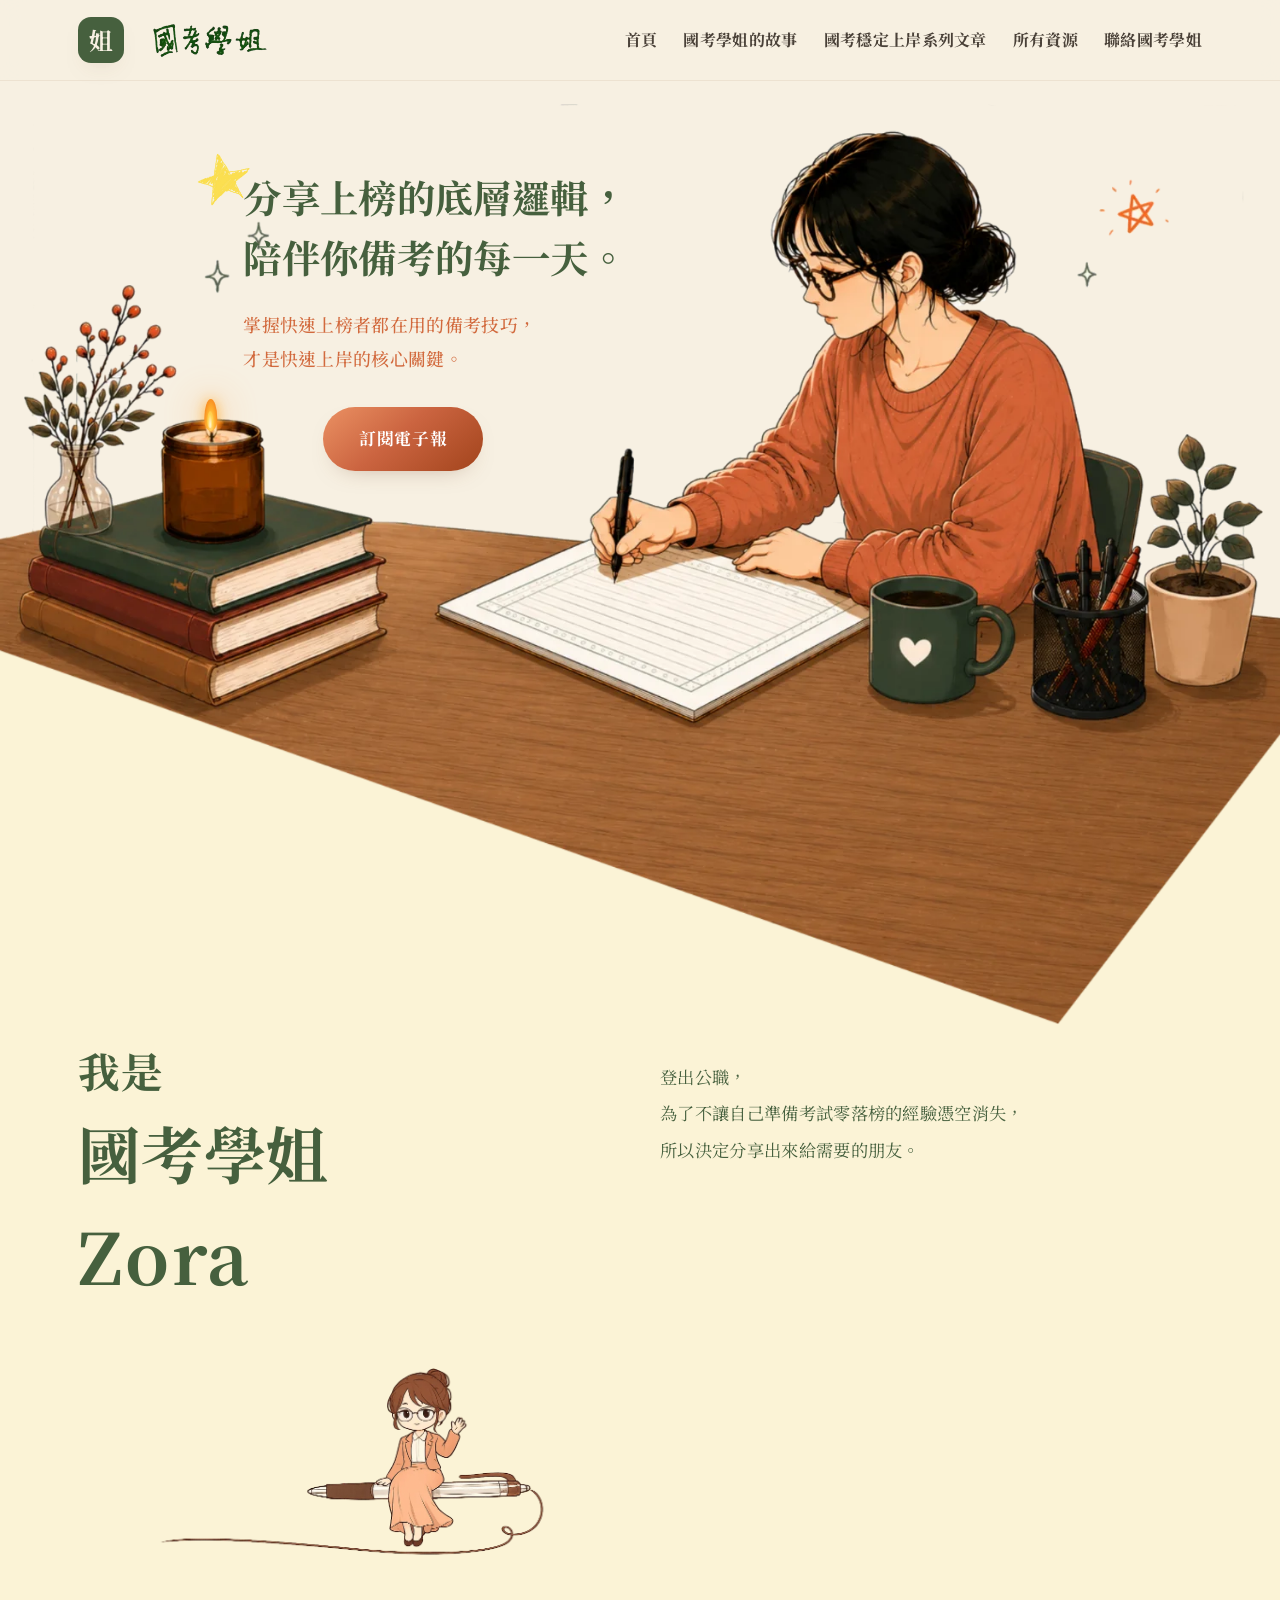
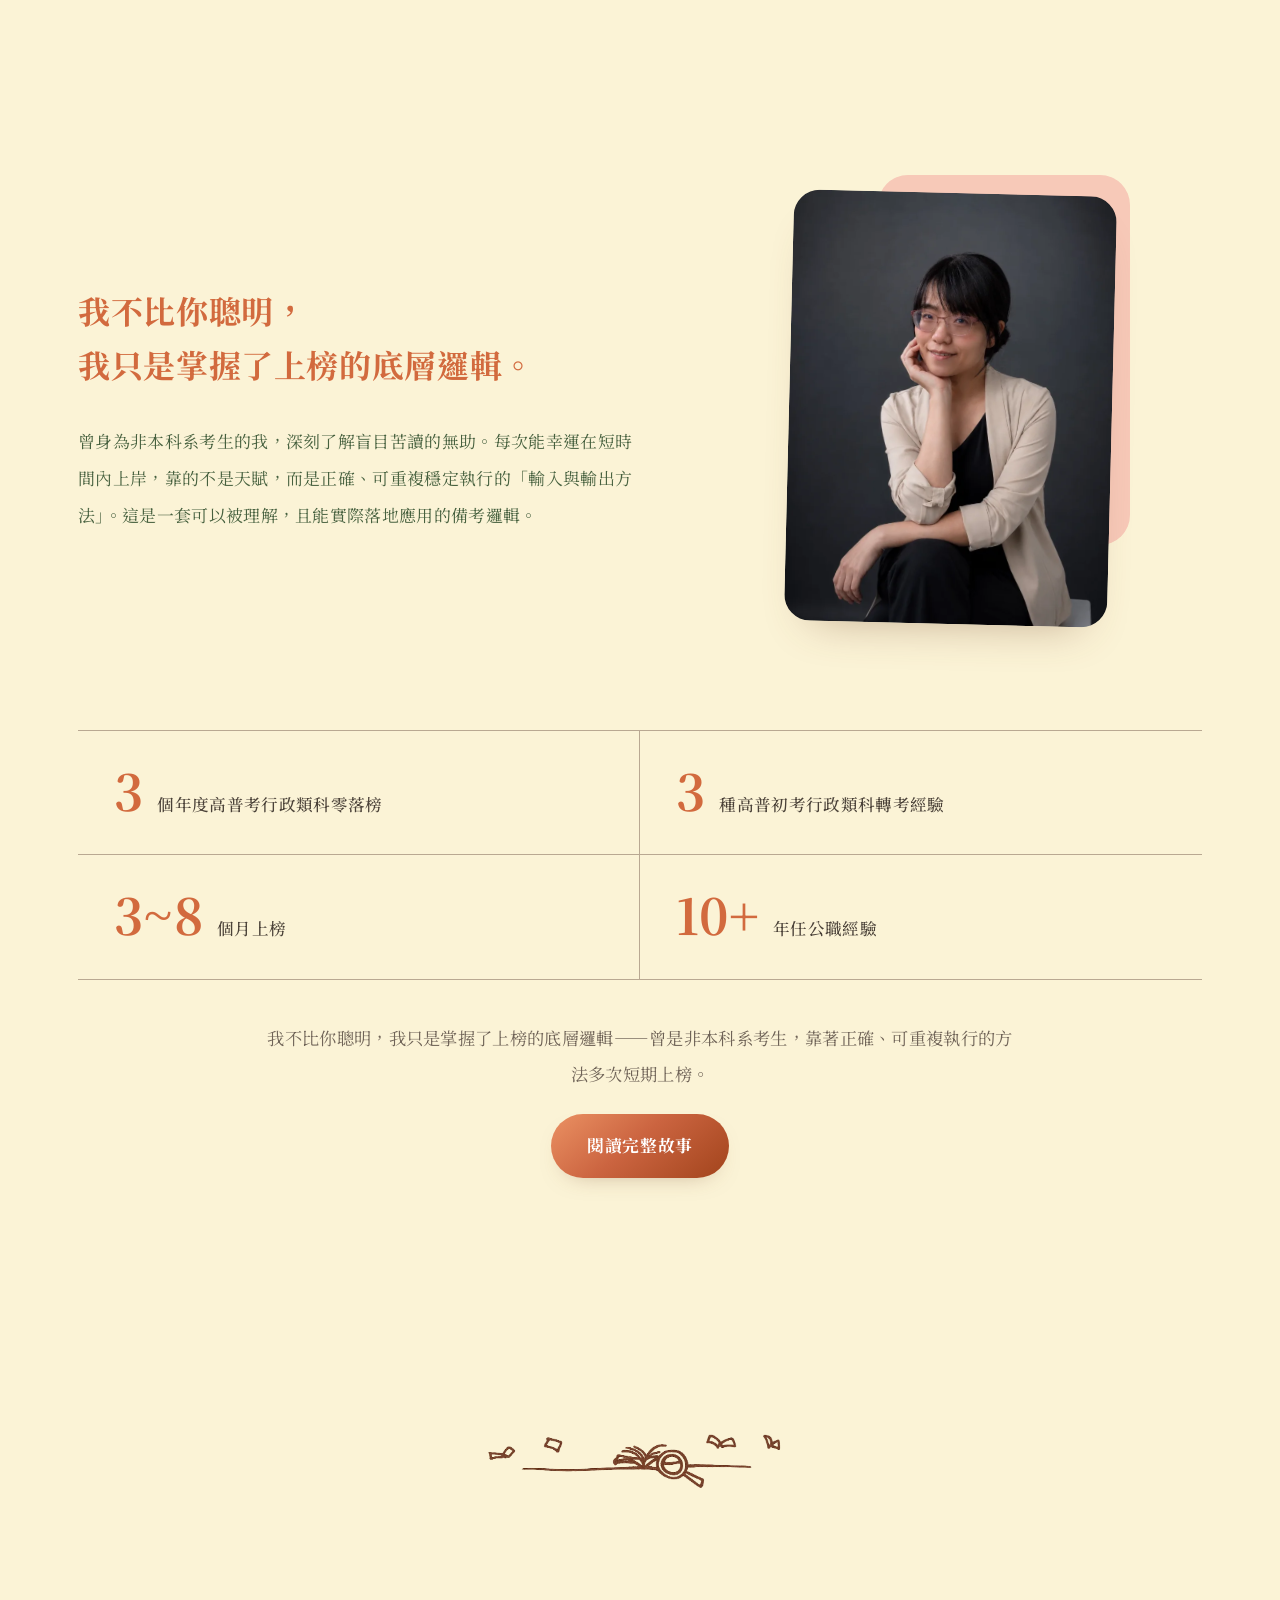
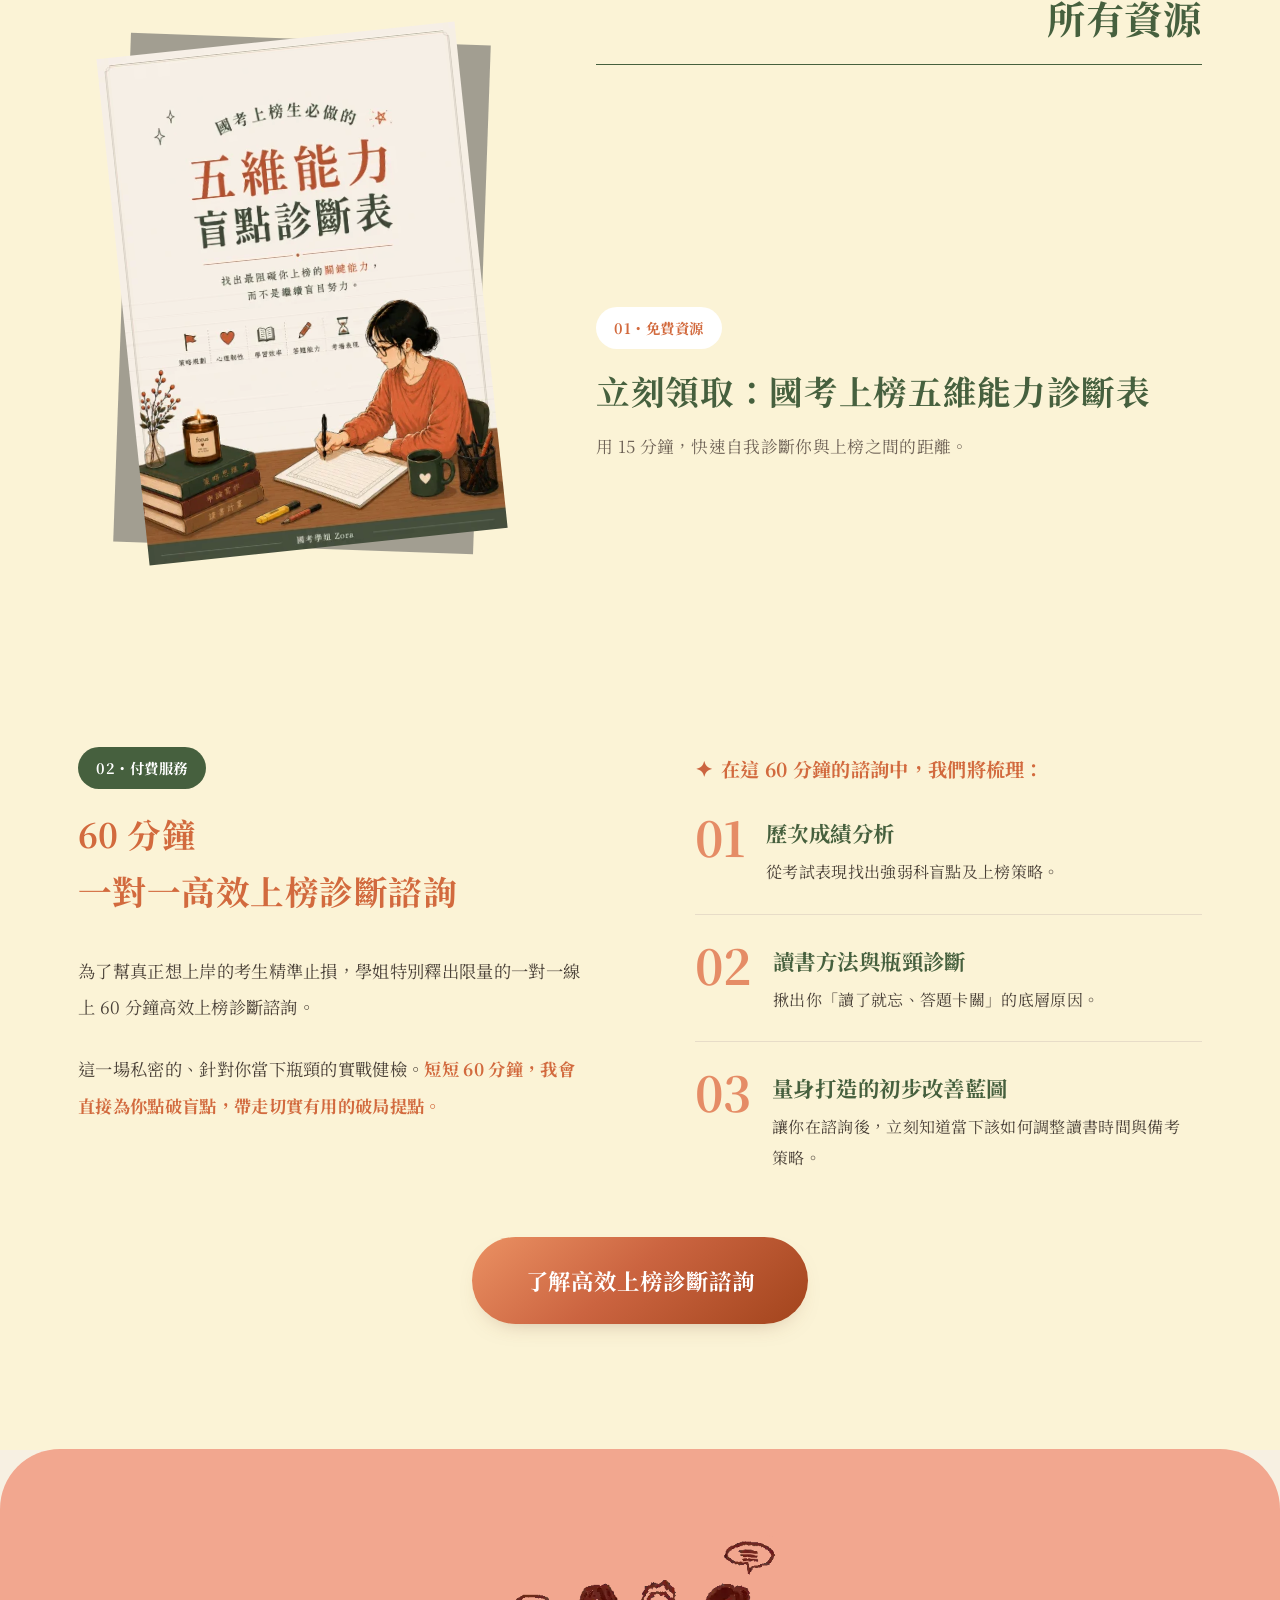
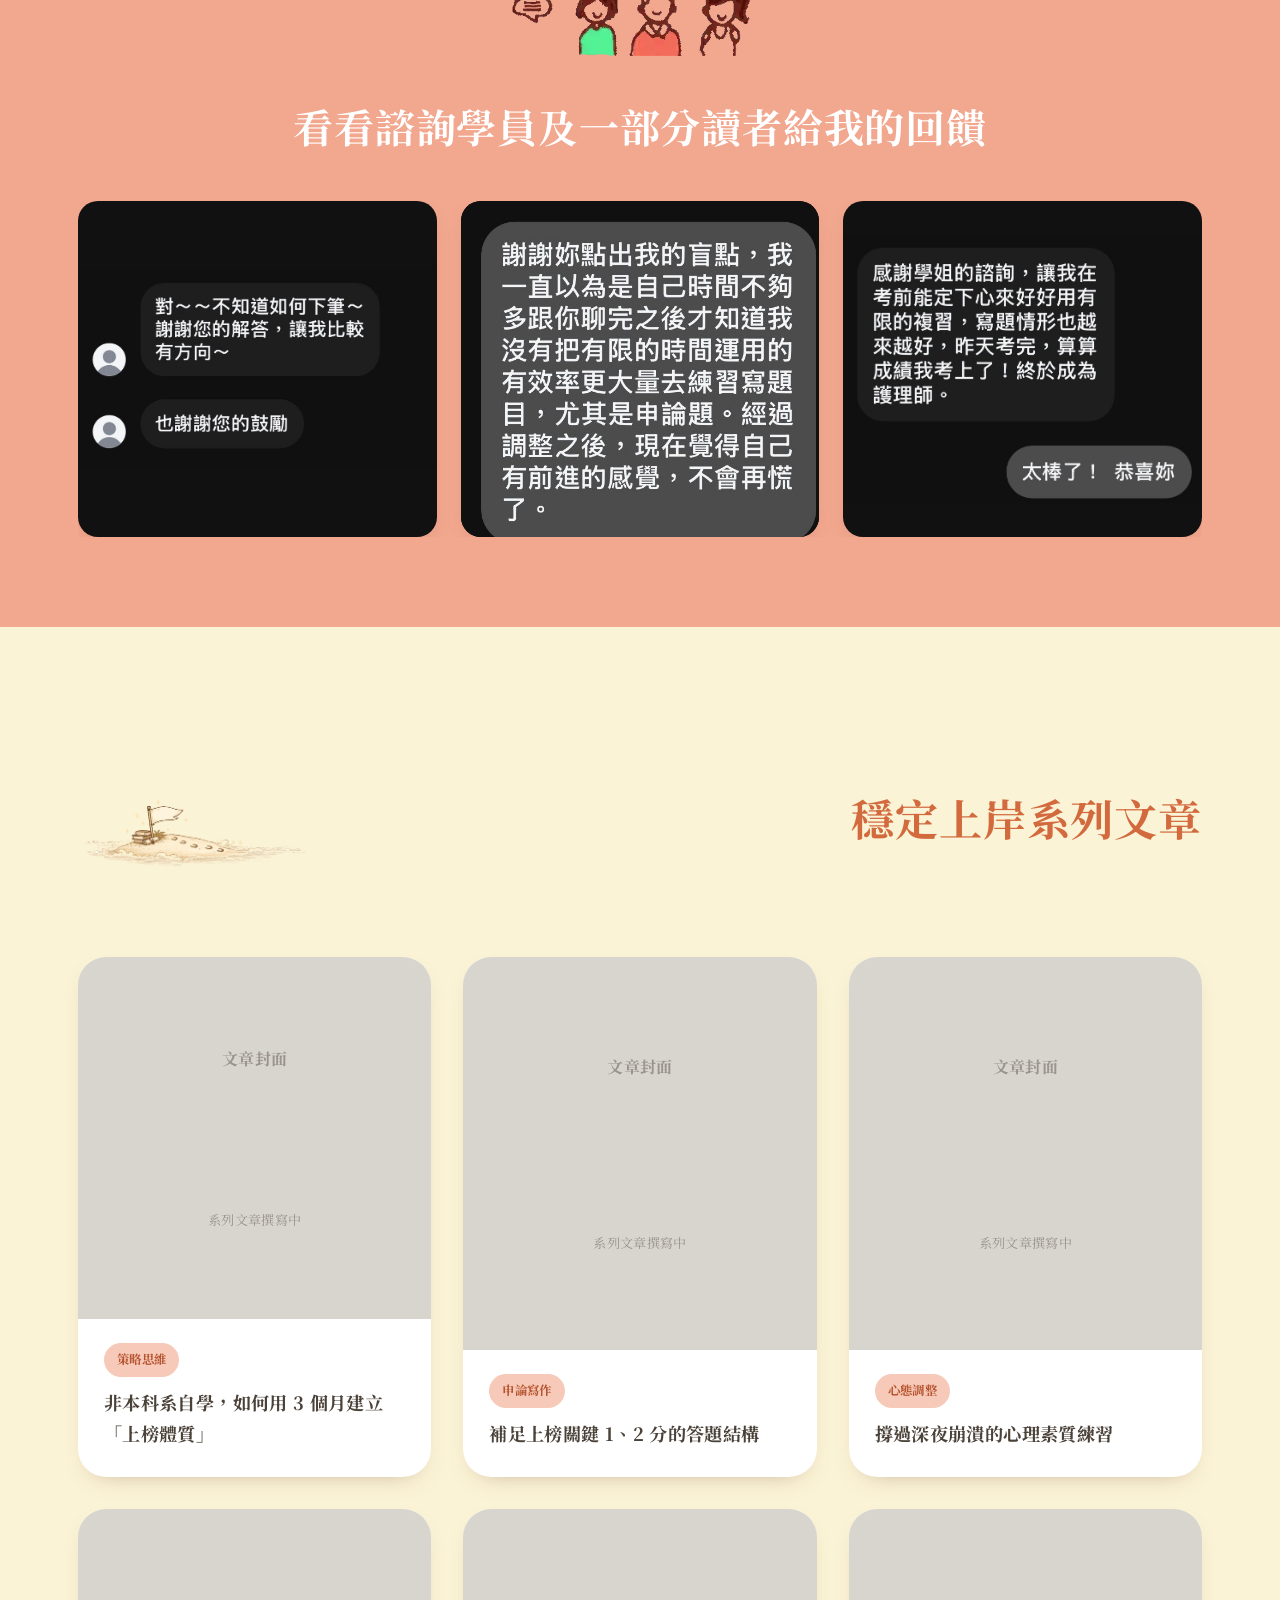
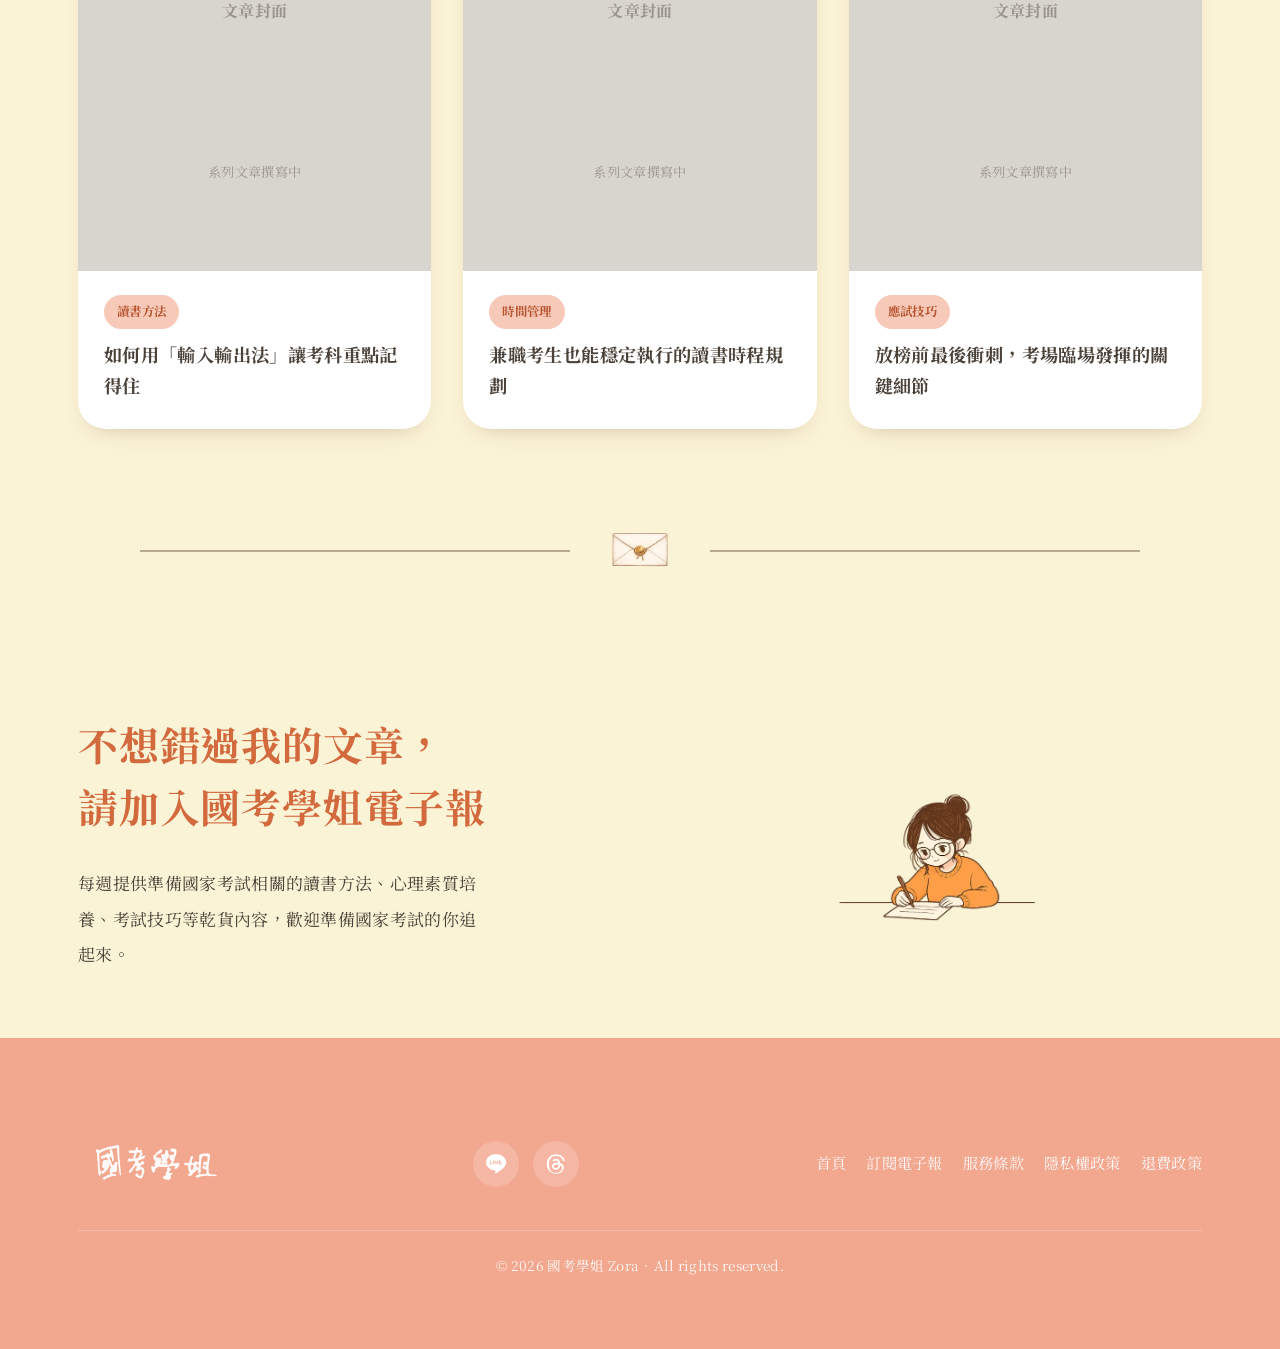
==== index.html @ 8a48c192 "Add files via upload" ====
<!DOCTYPE html>
<html lang="zh-Hant">
<head>
<meta charset="UTF-8">
<meta name="viewport" content="width=device-width, initial-scale=1.0">
<title>國考學姐｜高普考、地方特考、國家考試備考方法與上榜策略</title>
<link rel="icon" type="image/png" href="assets/favicon.png">
<meta name="description" content="國家考試、國考、高普考、公職考試不比誰讀得久，比誰備考方法更精準。非本科系、備考 3–8 個月、多次報考上榜的國考學姐 Zora，限時釋出 60 分鐘一對一高效上榜診斷諮詢。">
<meta name="keywords" content="國家考試,國考,高普考,公職,上榜,國考學姐,公務員,公職考試,國考陪跑計畫,國考諮詢">
<link rel="canonical" href="https://www.zoraexam.com/">
<meta property="og:type" content="website">
<meta property="og:site_name" content="國考學姐 Zora">
<meta property="og:title" content="國考學姐 Zora ｜ 國家考試、高普考公職上榜診斷">
<meta property="og:description" content="國家考試、國考、高普考、公職考試，掌握快速上榜者都在用的備考技巧。60 分鐘一對一高效上榜診斷諮詢。">
<meta property="og:url" content="https://www.zoraexam.com/">
<meta property="og:image" content="https://www.zoraexam.com/assets/banner.webp">
<meta name="twitter:card" content="summary_large_image">
<script>
(function(){
  var w=window.innerWidth||document.documentElement.clientWidth, ua=navigator.userAgent||'', cls='is-desktop';
  if(/Mobi|Android|iPhone|iPod/i.test(ua) || w<=640) cls='is-mobile';
  else if(/iPad|Tablet|PlayBook|Silk/i.test(ua) || (w>640 && w<=1024)) cls='is-tablet';
  var d=document.documentElement; d.classList.add(cls);
  d.classList.add(('ontouchstart' in window)?'is-touch':'no-touch');
})();
</script>
<link rel="preconnect" href="https://fonts.googleapis.com">
<link rel="preconnect" href="https://fonts.gstatic.com" crossorigin>
<link href="https://fonts.googleapis.com/css2?family=Noto+Sans+TC:wght@400;500;700;900&family=Noto+Serif+TC:wght@600;700&display=swap" rel="stylesheet">
<link rel="stylesheet" href="assets/home.css?v=3">
<script type="application/ld+json">
{
  "@context": "https://schema.org",
  "@graph": [
    {
      "@type": "WebSite",
      "name": "國考學姐 Zora",
      "url": "https://www.zoraexam.com/",
      "inLanguage": "zh-Hant",
      "description": "國考學姐 Zora 分享國家考試、國考、高普考、公職考試的備考方法與上榜診斷諮詢。"
    },
    {
      "@type": "Person",
      "name": "國考學姐 Zora",
      "alternateName": "Zora",
      "url": "https://www.zoraexam.com/",
      "image": "https://www.zoraexam.com/assets/zora-photo.webp",
      "jobTitle": "公務員／國考陪跑教練",
      "description": "多次短期上榜、任公職 10 年的國考學姐，提供國家考試、高普考備考策略與一對一國考陪跑計畫。",
      "knowsAbout": ["國考", "國家考試", "高普考", "公務員考試", "國考陪跑", "申論題答題技巧"]
    },
    {
      "@type": "Service",
      "serviceType": "國考陪跑計畫",
      "name": "高效上榜陪跑計畫",
      "provider": { "@type": "Person", "name": "國考學姐 Zora" },
      "areaServed": "TW",
      "audience": {
        "@type": "Audience",
        "audienceType": "國家考試／高普考／公務員考試考生"
      },
      "description": "6 個月一對一國考高效上岸陪跑計畫，針對高普考與各類國家考試考生提供備考策略、讀書方法與申論批改。"
    }
  ]
}
</script>
</head>
<body>

<!-- NAV -->
<header class="nav">
  <div class="wrap nav__in">
    <a class="brand" href="index.html"><span class="brand__mark">姐</span><img src="assets/logo.webp" alt="國考學姐" class="brand__logo brand__logo--full"><img src="assets/logo-text.png" alt="國考學" class="brand__logo brand__logo--text"></a>
    <button class="burger" id="burger" aria-label="開啟選單">姐</button>
    <nav class="links" id="links">
      <a href="index.html">首頁</a>
      <a href="about.html">國考學姐的故事</a>
      <a href="guide.html">國考穩定上岸系列文章</a>
      <a href="index.html#resources">所有資源</a>
      <a href="contact.html">聯絡國考學姐</a>
    </nav>
  </div>
</header>

<!-- 1 · HERO -->
<section class="hero">
  <div class="hero__media">
    <span class="hero__floor"></span>
    <img class="hero__banner" src="assets/banner.webp" alt="國考學姐在書桌前專注書寫，桌上有蠟燭、書本與盆栽" fetchpriority="high">
    <div class="hero__fx" aria-hidden="true">
      <span class="flame"><span class="flame__core"></span></span>
      <span class="steam">
        <i style="--d:0s"></i><i style="--d:-9s"></i>
      </span>
    </div>
  </div>
  <div class="hero__inner">
    <div class="hero__copy">
      <h1 class="hero__h1"><span class="hero__l1"><img class="hero__star" src="assets/star.png" alt="" aria-hidden="true">分享上榜的<br class="mobonly">底層邏輯，</span><br>陪伴你備考的每一天。</h1>
      <p class="hero__sub">掌握快速上榜者都在用的備考技巧，<br>才是快速上岸的核心關鍵。</p>
      <a class="btn hero__btn" href="#news">訂閱電子報</a>
    </div>
  </div>
</section>

<!-- 3 · ABOUT (teaser) -->
<section class="about" id="about">
  <div class="wrap">
    <div class="about__intro reveal">
      <h2 class="about__title">我是<span class="lg">國考學姐</span><span class="serif">Zora</span></h2>
      <p>登出公職，<br>為了不讓自己準備考試零落榜的經驗憑空消失，<br>所以決定分享出來給需要的朋友。</p>
    </div>
    <img class="about__pen reveal" src="assets/zora-pen.webp" alt="國考學姐 Zora 坐在筆上揮手">

    <div class="about__body">
      <div class="reveal">
        <h3 class="about__quote">我不比你聰明，<br>我只是掌握了上榜的底層邏輯。</h3>
        <p class="about__copy">曾身為非本科系考生的我，深刻了解盲目苦讀的無助。每次能幸運在短時間內上岸，靠的不是天賦，而是正確、可重複穩定執行的「輸入與輸出方法」。這是一套可以被理解，且能實際落地應用的備考邏輯。</p>
      </div>
      <figure class="about__photo reveal d2"><img src="assets/zora-photo.webp" alt="國考學姐 Zora 的個人照"></figure>
    </div>

    <div class="stats reveal">
      <div class="stat"><span class="stat__n">3</span><span class="stat__t">個年度高普考行政類科零落榜</span></div>
      <div class="stat"><span class="stat__n">3</span><span class="stat__t">種高普初考行政類科轉考經驗</span></div>
      <div class="stat"><span class="stat__n">3~8</span><span class="stat__t">個月上榜</span></div>
      <div class="stat"><span class="stat__n">10+</span><span class="stat__t">年任公職經驗</span></div>
    </div>

    <div class="about-page__teaser reveal">
      <p>我不比你聰明，我只是掌握了上榜的底層邏輯——曾是非本科系考生，靠著正確、可重複執行的方法多次短期上榜。</p>
      <a class="btn" href="about.html" style="margin-top:22px;display:inline-block;">閱讀完整故事</a>
    </div>
  </div>
</section>

<span id="resources" style="display:block;position:relative;top:-90px;"></span>
<div class="dividerwrap"><img class="divider reveal" src="assets/divider-book.webp" alt="國考國家考試備考書籍與放大鏡插畫"></div>
<div class="reshead">
  <div class="wrap reshead__grid">
    <div></div>
    <div class="reshead__col"><h2 class="reshead__title reveal">所有資源</h2></div>
  </div>
</div>
<!-- 3.5 · LEAD MAGNET -->
<section class="leadmag" id="leadmag">
  <div class="wrap leadmag__grid">
    <div class="leadmag__coverwrap reveal">
      <img class="leadmag__cover" src="assets/diagnostic-sheet-cover.webp" alt="國考上榜五維能力診斷表" width="480" height="678" loading="lazy" style="aspect-ratio:480/678;height:auto;">
    </div>
    <div class="leadmag__copy reveal d1">
      <span class="leadmag__eyebrow">01・免費資源</span>
      <h2 class="leadmag__title">立刻領取：國考上榜五維能力診斷表</h2>
      <p class="leadmag__lead">用 15 分鐘，快速自我診斷你與上榜之間的距離。</p>
      <div class="leadmag__form">
        <script async data-uid="82d571e713" src="https://zora-7.kit.com/82d571e713/index.js"></script>
      </div>
    </div>
  </div>
</section>

<!-- 4 · FREE -->
<section class="free" id="free">
  <div class="wrap">
    <div class="free__grid">
      <div class="free__copy reveal">
        <span class="leadmag__eyebrow restag-free">02・付費服務</span>
        <h2 class="free__title">
          <span class="free__hl">60 分鐘<br>一對一高效上榜診斷諮詢</span>
        </h2>
        <p>為了幫真正想上岸的考生精準止損，學姐特別釋出限量的一對一線上 60 分鐘高效上榜診斷諮詢。</p>
        <p>這一場私密的、針對你當下瓶頸的實戰健檢。<b>短短 60 分鐘，我會直接為你點破盲點，帶走切實有用的破局提點。</b></p>
      </div>
      <div class="free__plan reveal d2">
        <p class="free__lead"><span class="free__spark">✦</span>在這 60 分鐘的諮詢中，我們將梳理：</p>
        <ol class="checklist">
          <li class="citem">
            <span class="citem__no">01</span>
            <div class="citem__b"><h4>歷次成績分析</h4><p>從考試表現找出強弱科盲點及上榜策略。</p></div>
          </li>
          <li class="citem">
            <span class="citem__no">02</span>
            <div class="citem__b"><h4>讀書方法與瓶頸診斷</h4><p>揪出你「讀了就忘、答題卡關」的底層原因。</p></div>
          </li>
          <li class="citem">
            <span class="citem__no">03</span>
            <div class="citem__b"><h4>量身打造的初步改善藍圖</h4><p>讓你在諮詢後，立刻知道當下該如何調整讀書時間與備考策略。</p></div>
          </li>
        </ol>
      </div>
    </div>
    <div class="free__btnrow reveal">
      <div class="free__cta">
        <a class="btn btn--lg btn-attn floatlike floatbtn free__learnmore" href="coach.html">了解高效上榜診斷諮詢</a>
      </div>
    </div>
  </div>
</section>

<!-- 4.5 · FEEDBACK CAROUSEL -->
<section class="feedback" id="feedback">
  <div class="wrap">
    <img class="feedback__people" src="assets/feedback-people.webp" alt="學員與讀者插畫頭像群">
    <h2 class="feedback__title reveal">看看諮詢學員及一部分讀者給我的回饋</h2>
    <div class="feedback__carousel">
      <button class="feedback__arrow feedback__arrow--l" aria-label="上一則" onclick="window.__fbStep(-1)">‹</button>
      <div class="feedback__track" id="feedbackTrack">
        <div class="feedback__card"><img src="assets/feedback-03.jpg" alt="學員回饋截圖 1" width="896" height="495" loading="lazy"></div>
        <div class="feedback__card"><img src="assets/feedback-02.jpg" alt="學員回饋截圖 2" width="641" height="601" loading="lazy"></div>
        <div class="feedback__card"><img src="assets/feedback-01.jpg" alt="學員回饋截圖 3" width="837" height="628" loading="lazy"></div>
        <div class="feedback__card"><img src="assets/feedback-04.jpg" alt="學員回饋截圖 4" width="808" height="208" loading="lazy"></div>
        <div class="feedback__card"><img src="assets/feedback-05.jpg" alt="學員回饋截圖 5" width="629" height="142" loading="lazy"></div>
        <div class="feedback__card"><img src="assets/feedback-03.jpg" alt="" width="896" height="495" loading="lazy"></div>
        <div class="feedback__card"><img src="assets/feedback-02.jpg" alt="" width="641" height="601" loading="lazy"></div>
      </div>
      <button class="feedback__arrow feedback__arrow--r" aria-label="下一則" onclick="window.__fbStep(1)">›</button>
    </div>
  </div>
</section>

<!-- 6 · GUIDE -->
<section class="guide" id="guide">
  <div class="wrap">
    <div class="guide__head reveal">
      <img class="guide__island" src="assets/island.webp" alt="國考學姐穩定上岸指南插畫，公務員國家考試備考文章">
      <h2>穩定上岸系列文章</h2>
    </div>
    <div class="guide__grid" id="guide-grid">
      <article class="gcard reveal d1">
        <div class="gcard__ph">文章封面<br><small>系列文章撰寫中</small></div>
        <div class="gcard__b"><span class="gcard__tag">策略思維</span><h3>非本科系自學，如何用 3 個月建立「上榜體質」</h3></div>
      </article>
      <article class="gcard reveal d2">
        <div class="gcard__ph">文章封面<br><small>系列文章撰寫中</small></div>
        <div class="gcard__b"><span class="gcard__tag">申論寫作</span><h3>補足上榜關鍵 1、2 分的答題結構</h3></div>
      </article>
      <article class="gcard reveal d3">
        <div class="gcard__ph">文章封面<br><small>系列文章撰寫中</small></div>
        <div class="gcard__b"><span class="gcard__tag">心態調整</span><h3>撐過深夜崩潰的心理素質練習</h3></div>
      </article>
      <article class="gcard reveal d1">
        <div class="gcard__ph">文章封面<br><small>系列文章撰寫中</small></div>
        <div class="gcard__b"><span class="gcard__tag">讀書方法</span><h3>如何用「輸入輸出法」讓考科重點記得住</h3></div>
      </article>
      <article class="gcard reveal d2">
        <div class="gcard__ph">文章封面<br><small>系列文章撰寫中</small></div>
        <div class="gcard__b"><span class="gcard__tag">時間管理</span><h3>兼職考生也能穩定執行的讀書時程規劃</h3></div>
      </article>
      <article class="gcard reveal d3">
        <div class="gcard__ph">文章封面<br><small>系列文章撰寫中</small></div>
        <div class="gcard__b"><span class="gcard__tag">應試技巧</span><h3>放榜前最後衝刺，考場臨場發揮的關鍵細節</h3></div>
      </article>
    </div>
    <div class="envdiv reveal"><img src="assets/envelope.webp" alt="國考學姐電子報信封插畫"></div>
  </div>
</section>

<!-- 7 · NEWSLETTER -->
<section class="news" id="news">
  <div class="wrap">
    <div class="news__top reveal">
      <div class="news__copy">
        <h2 class="news__title">不想錯過我的文章，<br>請加入國考學姐電子報</h2>
        <p>每週提供準備國家考試相關的讀書方法、心理素質培養、考試技巧等乾貨內容，歡迎準備國家考試的你追起來。</p>
        <div class="news__form">
          <script async data-uid="093bfd6fff" src="https://zora-7.kit.com/093bfd6fff/index.js"></script>
        </div>
      </div>
      <img class="news__writer" src="assets/writing-girl.webp" alt="考生準備國家考試、書寫申論題插畫">
    </div>
  </div>
</section>

<!-- FOOTER -->
<footer class="footer">
  <div class="wrap">
    <div class="footer__in">
      <img src="assets/logo.webp" alt="國考學姐" class="footer__logo">
      <div class="footer__soc">
        <a href="https://line.me/R/ti/p/@870tgxoy" target="_blank" rel="noopener" class="footer__ico" aria-label="LINE 官方帳號">
          <svg viewBox="0 0 24 24" fill="currentColor" aria-hidden="true"><path d="M12 2C6.48 2 2 5.69 2 10.25c0 4.09 3.6 7.51 8.47 8.16.33.07.78.22.89.5.1.26.07.66.03.92l-.14.86c-.04.26-.2 1.02.89.56 1.09-.46 5.86-3.45 7.99-5.91 1.47-1.61 2.17-3.25 2.17-5.05C22 5.69 17.52 2 12 2zM8.18 12.4H6.6a.42.42 0 0 1-.42-.42V8.83a.42.42 0 0 1 .84 0v2.73h1.16a.42.42 0 0 1 0 .84zm1.67-.42a.42.42 0 0 1-.84 0V8.83a.42.42 0 0 1 .84 0v3.15zm3.93 0a.42.42 0 0 1-.29.4.43.43 0 0 1-.13.02.42.42 0 0 1-.34-.17l-1.61-2.19v1.94a.42.42 0 0 1-.84 0V8.83a.42.42 0 0 1 .29-.4.42.42 0 0 1 .47.15l1.61 2.19V8.83a.42.42 0 0 1 .84 0v3.15zm2.71-2H17a.42.42 0 0 1 0 .84h-1.16v.74H17a.42.42 0 0 1 0 .84h-1.58a.42.42 0 0 1-.42-.42V8.83a.42.42 0 0 1 .42-.42H17a.42.42 0 0 1 0 .84h-1.16v.73z"/></svg>
        </a>
        <a href="https://www.threads.com/" target="_blank" rel="noopener" class="footer__ico" aria-label="Threads">
          <svg viewBox="0 0 24 24" fill="currentColor" aria-hidden="true"><path d="M16.5 11.3c-.08-.04-.17-.08-.26-.11-.15-2.79-1.68-4.39-4.24-4.4h-.04c-1.53 0-2.81.65-3.59 1.85l1.41.97c.58-.88 1.49-1.07 2.18-1.07h.02c.86.01 1.51.26 1.93.74.31.36.51.85.62 1.47-.79-.13-1.64-.17-2.55-.12-2.57.15-4.22 1.65-4.11 3.74.06 1.06.59 1.97 1.49 2.57.76.5 1.74.75 2.76.69 1.35-.07 2.41-.59 3.15-1.52.56-.71.91-1.63 1.07-2.79.64.39 1.11.9 1.37 1.51.45 1.05.47 2.77-.93 4.17-1.23 1.23-2.71 1.76-4.93 1.78-2.46-.02-4.33-.81-5.55-2.35C5.43 16.2 4.84 14.3 4.82 12c.02-2.3.61-4.2 1.74-5.62C7.78 4.84 9.65 4.05 12.11 4.03c2.48.02 4.38.81 5.65 2.36.62.76 1.09 1.71 1.4 2.83l1.65-.44c-.37-1.38-.96-2.57-1.76-3.55C17.41 3.27 15.04 2.27 12.12 2.25h-.01c-2.91.02-5.25 1.02-6.95 2.98C3.6 7 2.83 9.27 2.82 11.99v.02c.01 2.72.78 4.99 2.34 6.76 1.7 1.96 4.04 2.96 6.95 2.98h.01c2.59-.02 4.41-.7 5.91-2.2 1.96-1.96 1.9-4.42 1.25-5.93-.27-.63-.68-1.19-1.22-1.65zm-4.3 4.72c-1.13.06-2.3-.45-2.36-1.54-.04-.81.58-1.71 2.43-1.82.21-.01.42-.02.62-.02.67 0 1.3.07 1.87.19-.21 2.66-1.46 3.13-2.56 3.19z"/></svg>
        </a>
      </div>
      <div class="footer__links">
        <a href="index.html">首頁</a>
        <a href="https://zora-7.kit.com/profile?_gl=1*zb73t7*_gcl_aw*R0NMLjE3ODQwMzY2NjQuQ2p3S0NBand2TmZTQmhCaUVpd0F5YUdNQ2J4dkpoNUtqRm11SXFZOWlBRXY5Rm45UnktOGdZdGRLakhrLXdnZlBscy15am9rZTNSSEJSb0NQWUlRQXZEX0J3RQ" target="_blank" rel="noopener">訂閱電子報</a>
        <a href="terms.html">服務條款</a>
        <a href="privacy.html">隱私權政策</a>
        <a href="refund-policy.html">退費政策</a>
      </div>
    </div>
    <div class="footer__base">© 2026 國考學姐 Zora．All rights reserved.</div>
  </div>
</footer>

<template id="__bundler_thumbnail">
  <div style="width:100%;height:100%;display:grid;place-items:center;background:#F2A78F;">
    <div style="font-family:Georgia,serif;font-weight:700;font-size:34%;color:#46603E;letter-spacing:.1em;">國考學姐 Zora</div>
  </div>
</template>
<script>
var burger=document.getElementById('burger'), links=document.getElementById('links');
burger.addEventListener('click',function(){links.classList.toggle('open'); burger.classList.toggle('on');});
links.querySelectorAll('a').forEach(function(a){a.addEventListener('click',function(){links.classList.remove('open'); burger.classList.remove('on');});});
var io=new IntersectionObserver(function(es){es.forEach(function(e){if(e.isIntersecting){e.target.classList.add('in');io.unobserve(e.target);}})},{threshold:.12});
document.querySelectorAll('.reveal:not(.in)').forEach(function(el){io.observe(el);});

/* eye-catching CTA buttons wiggle when scrolled into view */
var bio=new IntersectionObserver(function(es){es.forEach(function(e){if(e.isIntersecting){e.target.classList.add('attn-go');bio.unobserve(e.target);}})},{threshold:.6});
document.querySelectorAll('.btn-attn').forEach(function(el){bio.observe(el);});

/* stats count-up from 1 when scrolled into view */
(function(){
  var reduce = window.matchMedia && window.matchMedia('(prefers-reduced-motion:reduce)').matches;
  function animateNum(el){
    var raw=(el.dataset.target||el.textContent).trim();
    el.dataset.target=raw;
    var nums=raw.match(/\d+/g);
    if(!nums){ return; }
    if(reduce){ el.textContent=raw; return; }
    var seps=raw.split(/\d+/);              // text around the numbers
    var targets=nums.map(Number);
    var dur=1300, t0=null;
    function frame(t){
      if(t0===null) t0=t;
      var p=Math.min(1,(t-t0)/dur), e=1-Math.pow(1-p,3);
      var out='';
      for(var i=0;i<targets.length;i++){
        var cur=Math.max(1, Math.round(1+(targets[i]-1)*e));
        out+=seps[i]+cur;
      }
      out+=seps[targets.length]||'';
      el.textContent=out;
      if(p<1){ requestAnimationFrame(frame); } else { el.textContent=raw; }
    }
    requestAnimationFrame(frame);
  }
  var statsEl=document.querySelector('.stats');
  if(statsEl){
    var so=new IntersectionObserver(function(es){
      es.forEach(function(e){
        if(e.isIntersecting){
          e.target.querySelectorAll('.stat__n').forEach(animateNum);
          so.unobserve(e.target);
        }
      });
    },{threshold:.4});
    so.observe(statsEl);
  }
})();

/* feedback carousel: shows 3 cards, steps left by 1 every 5s, loops seamlessly */
(function(){
  var track=document.getElementById('feedbackTrack');
  if(!track) return;
  var realCount=5, idx=0;
  function goTo(n){
    idx=n;
    var card=track.children[0];
    var w=card.getBoundingClientRect().width, gap=24;
    track.style.transition='transform .6s cubic-bezier(.2,.8,.2,1)';
    track.style.transform='translateX(-'+(idx*(w+gap))+'px)';
    if(idx>=realCount){
      setTimeout(function(){
        track.style.transition='none';
        idx=0;
        track.style.transform='translateX(0px)';
      },620);
    }
  }
  function step(){ goTo(idx+1); }
  window.__fbStep=function(dir){
    var next=idx+dir;
    if(next<0) next=realCount-1;
    goTo(next);
  };
  if(!(window.matchMedia && window.matchMedia('(prefers-reduced-motion:reduce)').matches) && window.innerWidth>600){
    var started=false;
    var vio=new IntersectionObserver(function(es){es.forEach(function(e){if(e.isIntersecting && !started){started=true;setInterval(step,15000);vio.disconnect();}})},{threshold:.3});
    vio.observe(track);
  }
})();

/* =========================================================
   Sanity 串接：自動抓「穩定上岸指南系列文章」最新 3 篇
   只要把下面 projectId 填成你的，就會自動帶入文章；
   還沒填或抓不到時，會保留現有的靜態卡片，畫面不會壞。
   ========================================================= */
var SANITY = {
  projectId : 'j8qrcd98',  // ← 已填入你的新 Project ID
  dataset   : 'production',       // 通常就是 production
  apiVersion: '2024-01-01'
};
(function(){
  if(!SANITY.projectId || SANITY.projectId === 'YOUR_PROJECT_ID') return;
  var grid = document.getElementById('guide-grid');
  if(!grid) return;
  var query = '*[_type=="post" && !(_id in path("drafts.**"))]'
            + '|order(featured desc, coalesce(publishedAt,_createdAt) desc)[0...3]'
            + '{title,"slug":slug.current,"id":_id,"cover":mainImage.asset->url,'
            + '"tag":coalesce(category, categories[0]->title)}';
  var url = 'https://' + SANITY.projectId + '.apicdn.sanity.io/v' + SANITY.apiVersion
          + '/data/query/' + SANITY.dataset + '?query=' + encodeURIComponent(query);
  fetch(url)
    .then(function(r){ return r.json(); })
    .then(function(res){
      var posts = (res && res.result) || [];
      if(!posts.length) return;
      grid.innerHTML = posts.map(function(p){
        var ph = p.cover
          ? '<div class="gcard__ph" style="background:url(' + p.cover + ') center/cover;"></div>'
          : '<div class="gcard__ph">文章封面<br><small>' + (p.tag || '系列文章') + '</small></div>';
        var href = p.slug ? ('article.html?slug=' + encodeURIComponent(p.slug))
                          : ('article.html?id=' + encodeURIComponent(p.id));
        return '<a class="gcard reveal in" href="' + href + '" style="text-decoration:none;color:inherit;">' + ph
             + '<div class="gcard__b"><span class="gcard__tag">' + (p.tag || '')
             + '</span><h3>' + (p.title || '') + '</h3></div></a>';
      }).join('');
    })
    .catch(function(e){ console.warn('Sanity 載入失敗，沿用靜態卡片：', e); });
})();
</script>
</body>
</html>
---- assets/home.css ----
/* =========================================================
   國考學姐 Zora — Home  |  faithful to 版型示意
   Cream canvas · salmon bands · coral accents · green logo/quote
   No gradients · large radius · soft shadows
   ========================================================= */

:root{
  --cream:       #F7F0E2;   /* main canvas */
  --cream-card:  #F8F2E6;   /* cards on salmon */
  --salmon:      #F2A78F;   /* pain / coach / footer band */
  --salmon-soft: #F7C9B8;   /* light accents, shape behind photo */
  --pale-yellow: #FBF3D6;   /* below-hero section background */
  --coral:       #CB6440;   /* buttons */
  --coral-deep:  #B5542F;   /* button hover */
  --coral-text:  #D26A3E;   /* headings / accents */
  --green:       #46603E;   /* hero h1, logo, sticker quote */
  --ink:         #4A4138;   /* body dark */
  --ink-soft:    #6F6357;   /* card body */
  --ph:          #D8D5CF;   /* placeholder boxes */
  --line:        #B9A892;

  --r-xl: 40px;
  --r-lg: 28px;
  --r-md: 20px;

  --sh-sm: 0 10px 24px -16px rgba(120,74,46,.5);
  --sh-md: 0 24px 46px -28px rgba(120,74,46,.45);
  --sh-lg: 0 40px 80px -38px rgba(120,74,46,.42);

  --maxw: 1180px;
  --font: "Noto Serif TC", Georgia, "Times New Roman", "PingFang TC", serif;
  --serif: "Noto Serif TC", Georgia, "Times New Roman", serif;
}

*{ box-sizing:border-box; }
html{ scroll-behavior:smooth; scroll-padding-top:90px; overflow-x:clip; overscroll-behavior-x:none; }
body{
  margin:0; font-family:var(--font); color:var(--ink); background:var(--cream);
  line-height:1.9; letter-spacing:.02em; font-weight:400;
  -webkit-font-smoothing:antialiased; text-rendering:optimizeLegibility;
  overflow-x:clip; overscroll-behavior-x:none; width:100%; max-width:100%;
}
img{ max-width:100%; display:block; }
a{ color:inherit; text-decoration:none; }
h1,h2,h3,h4{ margin:0; font-weight:700; line-height:1.55; letter-spacing:.02em; }
p{ margin:0; text-wrap:pretty; }
.serif{ font-family:var(--serif); font-weight:700; }

.wrap{ width:100%; max-width:var(--maxw); margin:0 auto; padding:0 28px; }

/* buttons */
.btn{
  --bg:linear-gradient(140deg, #EB9163 0%, #CB6440 46%, #A2441C 100%); --fg:#fff;
  display:inline-flex; align-items:center; justify-content:center; gap:.4em;
  font-family:var(--font); font-weight:700; font-size:1.05rem; letter-spacing:.04em;
  padding:16px 36px; border-radius:999px; cursor:pointer; border:0;
  background:var(--bg); color:var(--fg); box-shadow:var(--sh-sm);
  transition:transform .25s cubic-bezier(.2,.8,.2,1), box-shadow .25s, background .25s;
}
.btn:hover{ transform:translateY(-3px); box-shadow:var(--sh-md); background:linear-gradient(140deg, #D9764F 0%, var(--coral-deep) 80%); }
.btn .arr{ transition:transform .25s; }
.btn:hover .arr{ transform:translateX(4px); }
.btn--lg{ padding:22px 54px; font-size:1.4rem; border-radius:999px; }
.btn-attn.attn-go{ animation:btnPulse 1.5s ease-in-out 3; }
.btn-attn:hover{ animation:none; }
.floatlike{ animation:ctaPulse 1.7s ease-in-out infinite; display:inline-flex; transition:transform .25s cubic-bezier(.2,.8,.2,1); }
.floatlike:hover{ animation-play-state:paused; transform:scale(1.08); }
@keyframes ctaPulse{ 0%,100%{ transform:scale(1); } 50%{ transform:scale(1.045); } }
.floatbtn{ animation:slowFloat 3.2s ease-in-out infinite; }
.floatbtn:hover{ animation-play-state:paused; }
@keyframes slowFloat{ 0%,100%{ transform:translateY(0); } 50%{ transform:translateY(-12px); } }

/* reveal */
.reveal{ opacity:0; transform:translateY(26px); transition:opacity .8s ease, transform .8s cubic-bezier(.2,.8,.2,1); }
.reveal.in{ opacity:1; transform:none; }
.reveal.d1{ transition-delay:.08s;} .reveal.d2{ transition-delay:.16s;}
.reveal.d3{ transition-delay:.24s;} .reveal.d4{ transition-delay:.32s;}
@media (prefers-reduced-motion:reduce){ .reveal{opacity:1;transform:none;transition:none;} html{scroll-behavior:auto;} }

/* =================== SIMPLE SUBPAGE (about/resources/contact) =================== */
.pagehero{background:var(--salmon);padding:150px 0 70px;text-align:center}
.story{max-width:760px;margin:70px auto 0}
.story h3{color:var(--coral-text);font-size:1.35rem;line-height:1.6;margin:48px 0 18px}
.story h3:first-child{margin-top:0}
.story p{color:var(--ink-soft);font-size:1.04rem;line-height:2.1;margin-bottom:20px}
.story__links{list-style:none;padding:0;margin:28px 0 0;display:flex;flex-direction:column;gap:14px}
.story__links li{color:var(--ink-soft);font-size:1rem;line-height:1.8}
.story__links a{color:var(--coral-text);font-weight:700;text-decoration:underline}
.story__links a:hover{color:var(--coral-deep)}
.contact2{max-width:900px;margin:120px auto 100px;text-align:center}
.contact2__top{display:grid;grid-template-columns:1fr 1.2fr;align-items:center;gap:40px;text-align:left}
.contact2__pen{width:100%;max-width:340px;justify-self:center}
.contact2__title{font-family:var(--serif);color:var(--green);font-size:clamp(2rem,4.4vw,2.9rem);line-height:1.4}
.contact2__title .lg{color:var(--coral-text)}
.contact2__lead{color:var(--ink-soft);font-size:1.08rem;line-height:1.95;margin-top:22px}
.contact2__count{color:var(--green);font-weight:700;font-size:1.1rem;margin-top:56px;text-align:center}
@media (max-width:760px){.contact2__top{grid-template-columns:1fr;text-align:center}.contact2__pen{max-width:220px}}
.contact2__grid{display:grid;grid-template-columns:repeat(3,1fr);gap:28px;margin-top:48px}
.contact2__card{background:var(--cream-card);border-radius:var(--r-lg);padding:44px 32px;box-shadow:var(--sh-sm);display:flex;flex-direction:column;align-items:center;gap:18px}
.contact2__ico{width:78px;height:78px;border-radius:50%;background:var(--coral);color:#fff;display:flex;align-items:center;justify-content:center}
.contact2__ico svg{width:34px;height:34px}
.contact2__label{color:var(--ink);font-size:1.02rem;line-height:1.8}
.contact2__label b{color:var(--coral-text)}
.contact2__btn{width:100%}
@media (max-width:900px){.contact2__grid{grid-template-columns:1fr 1fr}}
@media (max-width:640px){.contact2__grid{grid-template-columns:1fr}}
.scorecar{position:relative;max-width:640px;margin:0 auto 50px;display:flex;align-items:center;gap:16px}
.scorecar__view{flex:1;aspect-ratio:900/700;border-radius:16px;overflow:hidden;box-shadow:var(--sh-sm);position:relative;background:#fff}
.scorecar__view img{position:absolute;inset:0;width:100%;height:100%;object-fit:contain;opacity:0;transition:opacity .5s ease}
.scorecar__view img.on{opacity:1}
.scorecar__arrow{flex:0 0 auto;width:44px;height:44px;border-radius:50%;border:none;background:var(--cream-card);color:var(--coral-text);font-size:1.6rem;line-height:1;cursor:pointer;box-shadow:var(--sh-sm);transition:transform .2s,background .2s}
.scorecar__arrow:hover{transform:scale(1.1);background:var(--coral);color:#fff}
@media (max-width:640px){.scorecar{gap:8px}.scorecar__arrow{width:36px;height:36px;font-size:1.3rem}}
.scorecar__note{text-align:center;color:var(--ink-soft);opacity:.65;font-size:.82rem;margin-top:-8px}
.about-page__form{max-width:480px;margin:26px auto 0;justify-content:center}
.about-page__envwrap{display:flex;align-items:center;gap:20px;max-width:420px;margin:0 auto 26px}
.about-page__envwrap .line{flex:1;height:1px;background:var(--ink-soft);opacity:.3}
.about-page__env{width:130px;flex:none}
.pagehero h1{color:var(--green);font-family:var(--serif);font-size:clamp(1.8rem,4vw,2.6rem);line-height:1.5}
.pagehero p{color:var(--ink);margin-top:14px;font-size:1.05rem;max-width:640px;margin-left:auto;margin-right:auto}
.about-page{padding:80px 0 40px}
.about-page__teaser{max-width:760px;margin:0 auto;text-align:center;padding:40px 0 90px}
.about-page__teaser p{color:var(--ink-soft);font-size:1.08rem;line-height:2.1}
.rescard-grid{display:grid;grid-template-columns:repeat(2,1fr);gap:28px;padding:70px 0 120px}
.rescard{background:var(--cream-card);border-radius:var(--r-md);padding:36px;box-shadow:var(--sh-sm);display:flex;flex-direction:column;gap:14px;text-decoration:none;color:inherit;transition:transform .3s,box-shadow .3s}
.rescard:hover{transform:translateY(-6px);box-shadow:var(--sh-md)}
.rescard__tag{display:inline-block;align-self:flex-start;background:var(--coral);color:#fff;padding:5px 14px;border-radius:999px;font-size:.8rem;font-weight:700}
.rescard h3{color:var(--coral-text);font-size:1.25rem;line-height:1.6;margin:0}
.rescard p{color:var(--ink-soft);font-size:.98rem;line-height:1.9;margin:0}
.rescard__link{color:var(--green);font-weight:700;margin-top:auto}
.contact-wrap{max-width:640px;margin:0 auto;text-align:center;padding:70px 0 130px}
.contact-wrap p{color:var(--ink-soft);font-size:1.06rem;line-height:2.1}
.contact-soc{display:flex;justify-content:center;flex-wrap:wrap;gap:20px;margin-top:40px}
.contact-soc a{display:flex;align-items:center;gap:10px;background:var(--cream-card);padding:16px 28px;border-radius:999px;box-shadow:var(--sh-sm);color:var(--ink);font-weight:700;text-decoration:none;transition:transform .25s,box-shadow .25s}
.contact-soc a:hover{transform:translateY(-3px);box-shadow:var(--sh-md);color:var(--coral-text)}
.contact-soc svg{width:22px;height:22px}
@media (max-width:860px){ .rescard-grid{grid-template-columns:1fr} }

/* =================== NAV =================== */
.nav{
  position:sticky; top:0; z-index:60; background:rgba(247,240,226,.9);
  backdrop-filter:blur(12px) saturate(1.1); border-bottom:1px solid rgba(154,107,74,.1);
  transition:height .25s;
}
.nav__in{ display:flex; align-items:center; justify-content:space-between; height:80px; }
.brand{ display:flex; align-items:center; gap:13px; }
.brand__mark{
  flex:none; width:46px; height:46px; border-radius:13px; background:var(--green); color:var(--cream);
  display:grid; place-items:center; font-family:var(--serif); font-weight:700; font-size:1.5rem;
  box-shadow:var(--sh-sm);
}
.brand__logo{ height:67px; width:auto; transform:rotate(-5deg); transform-origin:center; }
.brand__logo--text{ display:none; }
.links{ display:flex; align-items:center; gap:26px; }
.links a{ font-weight:700; font-size:1rem; color:var(--ink); white-space:nowrap; transition:color .2s; }
.links a:hover{ color:var(--coral-text); }
.nav__cta{
  background:var(--coral); color:#fff !important; padding:11px 22px; border-radius:999px;
  font-size:.95rem; box-shadow:var(--sh-sm); transition:transform .25s, background .25s;
}
.nav__cta:hover{ background:var(--coral-deep); transform:translateY(-2px); }
.burger{ display:none; align-items:center; justify-content:center; background:var(--green); color:var(--cream); border:0; cursor:pointer; width:46px; height:46px; border-radius:13px; font-family:var(--serif); font-weight:700; font-size:1.5rem; line-height:1; box-shadow:var(--sh-sm); padding:0; transition:transform .2s, background .2s; }
.burger:hover{ background:var(--coral); transform:scale(1.05); }
.burger.on{ background:var(--coral); }

/* =================== 1 · HERO =================== */
.hero{ position:relative; background:var(--cream); overflow:hidden; }
.hero__media{ position:relative; }
.hero__floor{ position:absolute; left:0; right:0; bottom:0; height:44%; background:var(--pale-yellow); z-index:0; }
.hero__banner{ position:relative; z-index:1; display:block; width:100%; }
.hero__inner{ position:absolute; inset:0; max-width:none; margin:0; padding:0; z-index:3; pointer-events:none; }
.hero__copy{ position:absolute; top:9%; left:19%; width:52%; pointer-events:auto; display:flex; flex-direction:column; align-items:flex-start; }
.hero h1{ font-size:clamp(1.7rem,3vw,42pt); color:var(--green); line-height:1.55; letter-spacing:.01em; position:relative; }
.hero__sub{ margin-top:22px; font-size:clamp(1rem,1.4vw,20pt); color:var(--coral-text); font-weight:500; line-height:1.85; }
.hero__form{ margin-top:26px; width:100%; }
.hero__form .formkit-form{ max-width:100% !important; }
.mobonly{ display:none; }
.hero__btn{ margin-top:32px; align-self:flex-start; margin-left:12%; }
.hero__star{ position:absolute; top:-22%; left:-15%; width:clamp(52px,6vw,92px); height:auto;
  pointer-events:none; transform-origin:center;
  animation:starPulse 4s ease-in-out infinite; }
@keyframes starPulse{ 0%,100%{ transform:scale(.6) rotate(-6deg); } 50%{ transform:scale(1.35) rotate(-6deg); } }
@media (prefers-reduced-motion:reduce){ .hero__star{ animation:none; transform:scale(1) rotate(-6deg); } }
/* candle flame + cup steam overlay, positioned over the banner art */
.hero__fx{ position:absolute; inset:0; z-index:4; pointer-events:none; }

/* --- candle flame (sits on the wick at ~16.5% / 36%) --- */
.flame{
  position:absolute; left:16.45%; top:33.1%;
  width:1.05vw; height:2.5vw; max-width:18px; max-height:42px; min-width:7px; min-height:17px;
  transform:translateX(-50%); transform-origin:50% 100%;
  border-radius:50% 50% 50% 50% / 64% 64% 36% 36%;
  background:radial-gradient(ellipse at 50% 78%, #FFE08A 0%, #FFB02E 42%, #F6861F 78%, rgba(246,134,31,0) 100%);
  filter:drop-shadow(0 0 .5vw rgba(255,170,40,.85)) drop-shadow(0 0 1.4vw rgba(255,140,30,.45));
  animation:flameFlicker 1.7s ease-in-out infinite;
}
.flame__core{
  position:absolute; left:50%; bottom:8%; width:46%; height:55%;
  transform:translateX(-50%);
  border-radius:50% 50% 50% 50% / 60% 60% 40% 40%;
  background:radial-gradient(ellipse at 50% 80%, #FFF6D8 0%, #FFD24D 55%, rgba(255,210,77,0) 100%);
  animation:flameCore 1.1s ease-in-out infinite;
}
@keyframes flameFlicker{
  0%,100%{ transform:translateX(-50%) scaleY(1) scaleX(1) skewX(0deg); opacity:1; }
  25%{ transform:translateX(-50%) scaleY(1.08) scaleX(.95) skewX(-3deg); opacity:.94; }
  50%{ transform:translateX(-50%) scaleY(.93) scaleX(1.05) skewX(2deg); opacity:1; }
  75%{ transform:translateX(-50%) scaleY(1.05) scaleX(.97) skewX(3deg); opacity:.97; }
}
@keyframes flameCore{
  0%,100%{ transform:translateX(-50%) scaleY(1); opacity:.95; }
  50%{ transform:translateX(-48%) scaleY(1.12); opacity:1; }
}

/* --- steam rising from the mug (~72.5% / 50.5%): low, broad, slow & soft --- */
.steam{ position:absolute; left:72.4%; top:50.5%; width:9vw; height:13vw; transform:translate(-50%,-100%); }
.steam i{
  position:absolute; bottom:0; left:50%; width:2.4vw; height:7.5vw; max-width:42px; min-width:18px;
  border-radius:50%;
  background:linear-gradient(to top, rgba(255,255,255,0) 0%, rgba(255,255,255,.5) 50%, rgba(255,255,255,0) 100%);
  filter:blur(4px);
  opacity:0; transform:translateX(-50%); transform-origin:50% 100%;
  animation:steamRise 12s ease-in-out infinite;
  animation-delay:var(--d);
}
.steam i:nth-child(1){ left:40%; }
.steam i:nth-child(2){ left:62%; height:6.8vw; }
@keyframes steamRise{
  0%{ opacity:0; transform:translateX(-50%) scaleY(.45) scaleX(.85); }
  22%{ opacity:.92; }
  55%{ opacity:.8; transform:translate(-42%,-4%) scaleY(1.45) scaleX(1.25) skewX(6deg); }
  82%{ opacity:.32; }
  100%{ opacity:0; transform:translate(-58%,-9%) scaleY(1.62) scaleX(1.4) skewX(-5deg); }
}

/* hero staggered entrance */
.hero__h1, .hero__sub, .hero__btn{ opacity:0; transform:translateY(20px); animation:heroUp .7s cubic-bezier(.2,.8,.2,1) forwards; }
.hero__h1{ animation-delay:.15s; }
.hero__sub{ animation-delay:.85s; }
.hero__btn{ animation:heroUp .7s cubic-bezier(.2,.8,.2,1) 1.2s forwards, ctaPulse 1.7s ease-in-out 1.9s infinite; }
.hero__btn:hover{ animation-play-state:paused, paused; transform:scale(1.08); }
@keyframes heroUp{ to{ opacity:1; transform:none; } }
@media (prefers-reduced-motion:reduce){
  .hero__h1,.hero__sub,.hero__btn{ opacity:1; transform:none; animation:none; }
  .flame,.flame__core,.steam i{ animation:none; }
  .steam i{ opacity:.4; }
}

/* =================== 2 · PAIN =================== */
.pain{ position:relative; background:var(--salmon); padding:60px 0 130px; }
.pain__head{ display:flex; align-items:center; gap:40px; max-width:none; margin:0 auto 96px; padding-top:48px; }
.pain__girl{ width:35%; flex:none; }
.pain__head h2{ font-size:clamp(1.5rem,3.1vw,2.5rem); color:#fff; line-height:1.7; }
.pain__grid{ display:grid; grid-template-columns:repeat(4,1fr); gap:28px; }
.pcard{
  background:var(--cream-card); border-radius:var(--r-md); padding:60px 30px 38px;
  box-shadow:var(--sh-sm); position:relative;
  transition:transform .3s, box-shadow .3s;
}
.pcard:hover{ transform:translateY(-6px); box-shadow:var(--sh-md); }
.pcard__heart{ position:absolute; top:-50px; left:50%; transform:translateX(-50%); width:clamp(112px,57%,153px); }
.pcard h3{ font-size:1.22rem; color:var(--coral-text); margin-bottom:18px; line-height:1.7; }
.pcard p{ color:var(--ink-soft); font-size:.98rem; line-height:2; text-align:left; }
.sticker{
  position:relative; z-index:5; max-width:880px; margin:150px auto -150px; background:#FBF6EC;
  border-radius:6px; padding:30px 44px; text-align:center; rotate:-1.4deg;
  box-shadow:var(--sh-md); color:var(--green); font-weight:700;
  font-size:clamp(1.1rem,2.1vw,1.6rem); line-height:1.7;
}
.sticker.reveal{ transition:opacity 1.5s ease, transform 1.5s cubic-bezier(.2,.8,.2,1); }

.nav--pale{ background:rgba(251,243,214,.9); }
.about{ background:var(--pale-yellow); padding:0 0 50px; }
.about__intro{ display:grid; grid-template-columns:1fr 1fr; gap:40px; align-items:start; }
.about__title{ color:var(--green); font-size:clamp(1.8rem,3.4vw,2.6rem); line-height:1.4; }
.about__title .lg{ display:block; font-size:1.5em; margin-top:10px; }
.about__title .serif{ display:block; font-size:1.7em; letter-spacing:.04em; margin-top:8px; }
.about__intro > p{ color:var(--green); font-size:1.08rem; line-height:2.1; padding-top:18px; }
.about__pen{ width:100%; max-width:470px; margin:50px 0 110px; }
.about__body{ display:grid; grid-template-columns:1.05fr .95fr; gap:64px; align-items:center; margin-top:10px; }
.about__quote{ color:var(--coral-text); font-size:clamp(1.4rem,2.7vw,2rem); line-height:1.7; margin-bottom:30px; }
.about__quote .lg{ font-size:1.8em; font-weight:900; }
.about__copy{ color:var(--green); font-size:1.06rem; line-height:2.2; text-align:left; }
.about__photo{ position:relative; justify-self:center; max-width:323px; }
.about__photo::before{
  content:""; position:absolute; inset:-18px -18px auto auto; width:78%; height:86%;
  background:var(--salmon-soft); border-radius:30px; z-index:0;
}
.about__photo img{ position:relative; z-index:1; width:100%; border-radius:26px; box-shadow:var(--sh-md); rotate:1.4deg; }
.stats{ margin-top:90px; display:grid; grid-template-columns:1fr 1fr; gap:0; border-top:1.5px solid var(--line); }
.stat{ display:flex; align-items:baseline; gap:14px; padding:34px 36px; border-bottom:1.5px solid var(--line); }
.stat:nth-child(odd){ border-right:1.5px solid var(--line); }
.stat__n{ font-family:var(--serif); font-weight:700; font-size:3.1rem; color:var(--coral-text); line-height:1; flex:none; }
.stat__t{ color:var(--ink); font-size:1.04rem; font-weight:500; }

/* divider doodle */
.dividerwrap{ background:var(--pale-yellow); }
.divider{ display:block; width:min(360px,56%); margin:0 auto; padding:20px 0 0; }

/* =================== 3.5 · LEAD MAGNET =================== */
.leadmag{ background:var(--pale-yellow); padding:64px 0 100px; margin-top:0; overflow:visible; }
.leadmag__grid{ display:grid; grid-template-columns:.85fr 1.15fr; gap:70px; align-items:center; overflow:visible; }
.leadmag__coverwrap{ position:relative; width:100%; max-width:360px; justify-self:center; margin-top:-210px; z-index:3; }
.leadmag__coverwrap::before{
  content:""; position:absolute; inset:0; background:rgba(90,90,90,.55); border-radius:0;
  rotate:2deg; z-index:0;
}
.leadmag__cover{ width:100%; display:block; border-radius:0; rotate:-6deg; position:relative; z-index:1; }
.leadmag__eyebrow{ display:inline-block; background:#fff; color:var(--coral-text); border-radius:999px; padding:7px 18px; font-family:var(--serif); font-weight:700; font-size:.9rem; letter-spacing:.04em; margin-bottom:16px; white-space:nowrap; }
.restag-free{ background:var(--green); color:#fff; }
.reshead{ background:var(--pale-yellow); padding:10px 0 120px; }
.reshead__grid{ display:grid; grid-template-columns:.85fr 1.15fr; gap:70px; }
.reshead__col{ border-bottom:1px solid var(--green); padding-bottom:16px; text-align:right; }
.reshead__title{ color:var(--green); font-size:clamp(1.8rem,3.4vw,2.4rem); }
.reshead__sub{ color:var(--ink-soft); margin-top:12px; font-size:1.02rem; }
.leadmag__title{ color:var(--green); font-size:clamp(1.5rem,2.9vw,2.1rem); line-height:1.55; margin-bottom:14px; }
.leadmag__lead{ color:var(--ink-soft); font-size:1.05rem; line-height:1.9; margin-bottom:26px; }
.leadmag__form{ max-width:460px; }
.leadmag__form [data-element="poweredBy"],
.leadmag__form .formkit-powered-by-convertkit,
.leadmag__form .formkit-powered-by,
.leadmag__form a[href*="kit.com"],
.news__form [data-element="poweredBy"],
.news__form .formkit-powered-by-convertkit,
.news__form .formkit-powered-by,
.news__form a[href*="kit.com"]{ display:none !important; }
@media (max-width:860px){
  .leadmag__grid{ grid-template-columns:1fr; gap:34px; text-align:center; }
  .leadmag__coverwrap{ max-width:230px; margin-top:-130px; }
  .leadmag__cover{ order:-1; }
  .leadmag__form{ margin:0 auto; }
}

.free__learnmore{ animation:learnPulse 3.4s ease-in-out infinite, slowFloat 3.2s ease-in-out infinite; }
.free__learnmore:hover{ animation-play-state:paused, paused; transform:scale(1.06); }
@keyframes learnPulse{ 0%,100%{ transform:scale(1); } 50%{ transform:scale(1.05); } }
.feedback{ background:var(--salmon); padding:80px 0 90px; border-radius:60px 60px 0 0; position:relative; z-index:1; }
.feedback__people{ display:block; width:min(320px,60%); margin:0 auto 30px; }
.feedback__title{ color:#fff; text-align:center; font-size:clamp(1.7rem,3.4vw,2.5rem); margin-bottom:44px; }
.feedback__carousel{ overflow:hidden; position:relative; }
.feedback__arrow{ display:none; }
@media (max-width:600px){
  .feedback__arrow{ display:flex; position:absolute; top:50%; transform:translateY(-50%); z-index:5; width:40px; height:40px; border-radius:50%; border:none; background:rgba(255,255,255,.85); color:var(--coral-text); font-size:1.4rem; align-items:center; justify-content:center; cursor:pointer; box-shadow:var(--sh-sm); }
  .feedback__arrow--l{ left:6px; }
  .feedback__arrow--r{ right:6px; }
}
.feedback__track{ display:flex; gap:24px; transition:transform .6s cubic-bezier(.2,.8,.2,1); }
.feedback__card{ flex:0 0 calc((100% - 48px) / 3); background:#111; border-radius:20px; overflow:hidden; box-shadow:var(--sh-sm); display:flex; align-items:center; justify-content:center; }
.feedback__card img{ display:block; width:100%; height:auto; }
@media (max-width:860px){
  .feedback__card{ flex:0 0 calc((100% - 24px) / 2); }
}
@media (max-width:600px){
  .feedback__card{ flex:0 0 100%; }
}


.free{ background:var(--pale-yellow); padding:100px 0 70px; margin-bottom:-1px; }
.free__grid{ display:grid; grid-template-columns:1fr 1fr; gap:110px; align-items:start; }
.free__title{ margin-bottom:34px; }
.free__eyebrow{ display:inline-block; background:var(--coral); color:#fff; border-radius:0; padding:8px 18px; font-family:var(--serif); font-weight:700; font-size:clamp(1.4rem,2.7vw,2rem); margin-bottom:18px; }
.free__hl{ display:block; background:none; color:var(--coral-text); border-radius:0; padding:0; font-family:var(--serif); font-weight:700; font-size:clamp(1.5rem,3vw,2.1rem); line-height:1.7; }
.free__title .rule{ display:inline-block; width:60px; height:3px; background:var(--coral-text); border-radius:3px; vertical-align:middle; margin-left:8px; }
.free__copy p{ color:var(--ink); font-size:1.08rem; line-height:2.1; }
.free__copy p + p{ margin-top:26px; }
.free__copy b{ color:var(--coral-text); font-weight:700; }
.bookform{ display:grid; gap:22px; }
.bookform label{ display:block; font-weight:700; color:var(--ink); margin-bottom:8px; font-size:.98rem; }
.bookform label i{ color:var(--coral); font-style:normal; }
.bookform input, .bookform select, .bookform textarea{
  width:100%; padding:18px 20px; border-radius:14px; border:0; background:var(--ph);
  font-family:var(--font); font-size:1rem; color:var(--ink); transition:box-shadow .2s, background .2s;
}
.bookform textarea{ min-height:120px; resize:vertical; }
.bookform input:focus, .bookform select:focus, .bookform textarea:focus{ outline:none; background:#ECE8E0; box-shadow:0 0 0 2px var(--coral); }
.free__btnrow{ margin-top:64px; padding-bottom:56px; }
.free__cta{ display:flex; flex-direction:column; align-items:center; gap:18px; }
.ok{ display:none; margin-top:16px; background:#E4EFD8; color:#3F6A2E; font-weight:700; padding:14px 20px; border-radius:14px; text-align:center; }
.ok.show{ display:flex; flex:1 0 100%; align-items:center; justify-content:center; gap:10px;
  animation:okPop .5s cubic-bezier(.2,1.35,.5,1) both; }
.ok.show::before{ content:""; width:24px; height:24px; border-radius:50%; flex:none;
  background:#3F8A3F url("data:image/svg+xml,%3Csvg xmlns='http://www.w3.org/2000/svg' viewBox='0 0 24 24' fill='none' stroke='%23fff' stroke-width='3.5' stroke-linecap='round' stroke-linejoin='round'%3E%3Cpath d='M5 13l4 4L19 7'/%3E%3C/svg%3E") center/15px 15px no-repeat;
  animation:okCheck .55s ease .1s both; }
@keyframes okPop{ 0%{ opacity:0; transform:scale(.85) translateY(8px); } 100%{ opacity:1; transform:scale(1) translateY(0); } }
@keyframes okCheck{ 0%{ transform:scale(0) rotate(-25deg); } 60%{ transform:scale(1.25) rotate(0); } 100%{ transform:scale(1); } }
@media (prefers-reduced-motion:reduce){ .ok.show,.ok.show::before{ animation:none; } }

/* 30-min consultation checklist (right column of FREE) */
.free__plan{ align-self:start; }
.free__lead{ display:block; margin-top:4px; color:var(--coral-text); font-weight:700; font-size:1.2rem; line-height:1.7; text-align:left; }
.free__spark{ color:var(--coral); font-size:1.1em; margin-right:.35em; }
.checklist{ list-style:none; margin:26px 0 0; padding:0; display:flex; flex-direction:column; gap:26px; }
.citem{ display:flex; gap:20px; align-items:flex-start; padding-bottom:26px; border-bottom:1px solid #E7DCC8; }
.citem:last-child{ border-bottom:0; padding-bottom:0; }
.citem__no{
  flex:none; font-family:var(--serif); font-weight:700; font-size:3rem; line-height:1;
  color:#E58C66; letter-spacing:.01em;
}
.citem__b{ padding-top:4px; }
.citem__b h4{ color:var(--green); font-size:1.34rem; font-weight:700; line-height:1.5; margin-bottom:8px; }
.citem__b p{ color:var(--ink); font-size:1rem; line-height:1.9; }
.free__note{ margin-top:26px; color:var(--coral-text); font-size:.94rem; font-weight:500; }

/* =================== 5 · COACH =================== */
.coach{ position:relative; background:var(--salmon); overflow:hidden; padding:120px 0 110px; }
.coach__title{ text-align:center; color:#fff; font-size:clamp(1.7rem,3.6vw,2.8rem); position:relative; z-index:2; }
.coach__title .sp{ color:#fff; opacity:.9; margin:0 .3em; font-size:.8em; }
.coach__lead{ max-width:880px; margin:34px auto 0; text-align:center; color:#fff; font-size:1.08rem; line-height:2.1; position:relative; z-index:2; }
.coach__lead b{ font-weight:700; }
.coach__cards{ display:grid; grid-template-columns:1fr auto 1fr; gap:30px; align-items:stretch; margin:60px auto 0; max-width:1000px; position:relative; z-index:2; }
.ccard{ background:var(--cream-card); border-radius:var(--r-lg); padding:48px 40px; box-shadow:var(--sh-md); }
.ccard__no{ font-family:var(--serif); font-size:2rem; color:var(--coral-text); font-weight:700; line-height:1; }
.ccard h3{ font-size:1.32rem; color:var(--green); margin:16px 0 16px; }
.ccard p{ color:var(--ink-soft); font-size:1.02rem; line-height:2; }
.coach__plus{ align-self:center; color:#fff; font-size:3rem; font-weight:700; line-height:1; }
.declare{ max-width:1000px; margin:44px auto 0; background:transparent; border-radius:0; border:2px dashed #fff; padding:38px 44px; position:relative; z-index:2; }
.declare__bulb{ position:absolute; top:-26px; left:-22px; width:56px; height:56px; z-index:3; rotate:-8deg; }
.declare__pin{ display:inline-block; background:var(--coral); color:#fff; font-weight:900; font-size:.92rem; padding:6px 16px; border-radius:999px; margin-bottom:14px; }
.declare p{ color:var(--ink); line-height:2; }
.declare p + p{ margin-top:10px; }
.declare b{ color:var(--coral-text); }
.free__copy p, .citem__b p, .coach__lead, .ccard p, .declare p, .news__copy p, .about__intro > p, .free__note{ text-align:left; }

/* =================== 6 · GUIDE =================== */
.guide{ background:var(--pale-yellow); padding:110px 0 50px; }
.guide__head{ display:flex; align-items:center; justify-content:space-between; gap:20px; margin-bottom:60px; flex-wrap:wrap; }
.guide__island{ width:240px; flex:none; }
.guide__head h2{ color:var(--coral-text); font-size:clamp(1.8rem,3.6vw,2.7rem); text-align:right; flex:1; min-width:240px; }
.guide__grid{ display:grid; grid-template-columns:repeat(3,1fr); gap:32px; }
.gcard{
  background:#fff; border-radius:var(--r-lg); overflow:hidden; box-shadow:var(--sh-sm);
  display:flex; flex-direction:column; transition:transform .3s, box-shadow .3s; min-height:520px;
}
.gcard:hover{ transform:translateY(-6px); box-shadow:var(--sh-lg); }
.gcard__ph{ flex:1; background:var(--ph); display:grid; place-items:center; text-align:center; color:#9a948b; font-weight:700; line-height:1.7; padding:20px; }
.gcard__ph small{ font-weight:400; font-size:.82rem; }
.gcard__b{ padding:24px 26px 28px; }
.gcard__tag{ display:inline-block; background:var(--salmon-soft); color:var(--coral-deep); font-weight:700; font-size:.78rem; padding:5px 13px; border-radius:999px; margin-bottom:10px; }
.gcard__b h3{ color:var(--ink); font-size:1.14rem; line-height:1.7; }
.envdiv{ display:flex; align-items:center; gap:0; margin:90px auto 0; max-width:1000px; }
.envdiv::before, .envdiv::after{ content:""; flex:1; height:1.5px; background:var(--line); }
.envdiv img{ width:96px; margin:0 22px; flex:none; }

/* =================== 7 · NEWSLETTER =================== */
.news{ background:var(--pale-yellow); padding:80px 0 40px; }
.news__top{ display:grid; grid-template-columns:1.25fr .75fr; gap:40px; align-items:center; }
.news__title{ color:var(--coral-text); font-size:clamp(1.7rem,3.4vw,2.5rem); margin-bottom:28px; }
.news__copy p{ color:var(--ink); font-size:1.06rem; line-height:2.1; margin-bottom:26px; max-width:48ch; }
.news__form{ display:flex; gap:12px; flex-wrap:wrap; }
.news__form input{ flex:1; min-width:240px; padding:16px 22px; border-radius:14px; border:0; background:var(--ph); font-family:var(--font); font-size:1rem; color:var(--ink); }
.news__form input:focus{ outline:none; background:#ECE8E0; box-shadow:0 0 0 2px var(--coral); }
.news__writer{ width:100%; max-width:280px; justify-self:start; }
.news__talk{ width:min(420px,70%); margin:60px auto 0; display:block; }
.finalpitch{ text-align:center; color:var(--green); font-weight:700; font-size:clamp(1.1rem,2.1vw,1.55rem); line-height:2; margin:44px auto 0; max-width:760px; }
.finalcta{ text-align:center; margin:48px auto 30px; }

/* =================== FOOTER =================== */
.footer{ background:var(--salmon); color:#fff; padding:90px 0 70px; }
.footer__in{ display:flex; align-items:center; justify-content:space-between; gap:30px; flex-wrap:wrap; }
.footer__logo{ height:72px; width:auto; filter:brightness(0) invert(1); opacity:.95; transform:rotate(-3deg); }
.footer__soc{ display:flex; gap:14px; flex-wrap:wrap; align-items:center; }
.footer__ico{ display:inline-grid; place-items:center; width:46px; height:46px; border-radius:50%; background:rgba(255,255,255,.18); color:#fff; transition:background .2s, transform .2s; }
.footer__ico svg{ width:24px; height:24px; display:block; }
.footer__ico:hover{ background:rgba(255,255,255,.32); transform:translateY(-2px); }
.footer__links{ display:flex; gap:20px; flex-wrap:wrap; }
.footer__links a{ font-size:.95rem; opacity:.92; transition:opacity .2s; }
.footer__links a:hover{ opacity:1; text-decoration:underline; }
.footer__base{ margin-top:30px; padding-top:22px; border-top:1px solid rgba(255,255,255,.25); font-size:.85rem; opacity:.9; text-align:center; color:#fff; }

/* =================== RESPONSIVE =================== */
@media (max-width:1024px){
  .hero__copy{ width:40%; top:8%; left:25%; }
  .hero h1{ font-size:1.55rem; }
  .hero__sub{ font-size:.85rem; }
  .hero__btn{ margin-left:0; align-self:flex-start; }
  .about__body{ gap:34px; }
}
@media (max-width:860px){
  .burger{ display:inline-flex; }
  .nav__in{ justify-content:flex-end; gap:9px; }
  .brand__mark{ display:none; }
  .brand__logo--full{ display:none; }
  .brand__logo--text{ display:block; }
  .links{
    position:fixed; inset:80px 0 auto 0; flex-direction:column; align-items:stretch; gap:0;
    background:var(--cream); padding:10px 22px 20px; box-shadow:var(--sh-md);
    border-bottom:1px solid rgba(154,107,74,.14);
    transform:translateY(-135%); transition:transform .35s cubic-bezier(.2,.8,.2,1);
  }
  .links.open{ transform:none; }
  .links a{ padding:15px 6px; font-size:1.08rem; border-bottom:1px solid rgba(154,107,74,.1); }
  .nav__cta{ margin-top:10px; text-align:center; }

  /* hero stacks: copy on top, banner below */
  .hero{ display:flex; flex-direction:column-reverse; padding-top:0; }
  .hero__inner{ position:relative; inset:auto; padding:34px 24px 6px; pointer-events:auto; }
  .hero__copy{ position:static; max-width:none; width:100%; text-align:left; align-items:stretch; }
  .hero h1{ font-size:clamp(1.75rem,6.8vw,2.2rem); max-width:80%; width:80%; }
  .hero__sub{ max-width:80%; width:80%; }
  .mobonly{ display:inline; }
  .hero__l1{ position:relative; }
  .hero__star{ position:absolute; display:block; top:-.8em; left:-.62em; right:auto; width:1.55em; height:auto; margin:0; vertical-align:baseline; }
  .hero__banner{ margin:0; }


  .pain__head{ flex-direction:column; align-items:center; text-align:center; gap:6px; }
  .pain__girl{ width:150px; }
  .pain__grid{ grid-template-columns:1fr 1fr; gap:40px 22px; }
  .about{ padding-top:0; }
  .about__intro{ grid-template-columns:1fr; gap:12px; }
  .about__pen{ max-width:300px; margin:10px auto 20px; }
  .about__body{ grid-template-columns:1fr; gap:40px; }
  .about__photo{ order:-1; }
  .free__grid{ grid-template-columns:1fr; gap:38px; }
  .coach__cards{ grid-template-columns:1fr; }
  .coach__plus{ rotate:90deg; justify-self:center; }
  .guide__grid{ grid-template-columns:1fr; }
  .guide__head{ flex-direction:column; gap:10px; }
  .guide__head h2{ text-align:center; }
  .pain{ padding-bottom:46px; }
  .sticker{ margin:64px auto -104px; }
  .gcard{ min-height:360px; }
  .news__top{ grid-template-columns:1fr; gap:18px; text-align:left; }
  .news__title{ font-size:clamp(1.5rem,5.5vw,2rem); }
  .news__writer{ justify-self:center; max-width:220px; }
  .news__form{ justify-content:flex-start; flex-direction:column; align-items:stretch; }
  .news__form input{ min-width:0; width:100%; max-width:none; flex:none; }
  .news__form button{ align-self:flex-start; }
  .news__copy p{ max-width:none; }
  /* mobile only: justify body text (左右對齊) */
  .pcard p, .about__copy, .free__copy p, .citem__b p, .coach__lead, .ccard p, .declare p, .news__copy p, .about__intro > p, .free__lead, .free__note{ text-align:justify; }
  /* mobile: body text max 80% width, centered for more side breathing room */
  .about__intro > p, .about__copy, .free__copy p, .free__lead, .free__note, .coach__lead, .news__copy p{ max-width:80vw; margin-left:auto; margin-right:auto; }
  .footer__in{ flex-direction:column; text-align:center; }
}
@media (max-width:560px){
  .wrap{ padding:0 20px; }
  .pain__grid{ grid-template-columns:1fr; }
  .stats{ grid-template-columns:1fr; }
  .stat:nth-child(odd){ border-right:0; }
  .btn--lg{ padding:18px 30px; font-size:1.1rem; width:100%; }
  .hero h1{ line-height:1.5; }
}

/* device hooks (set on load) */
.is-mobile .reveal{ transition-duration:.6s; }
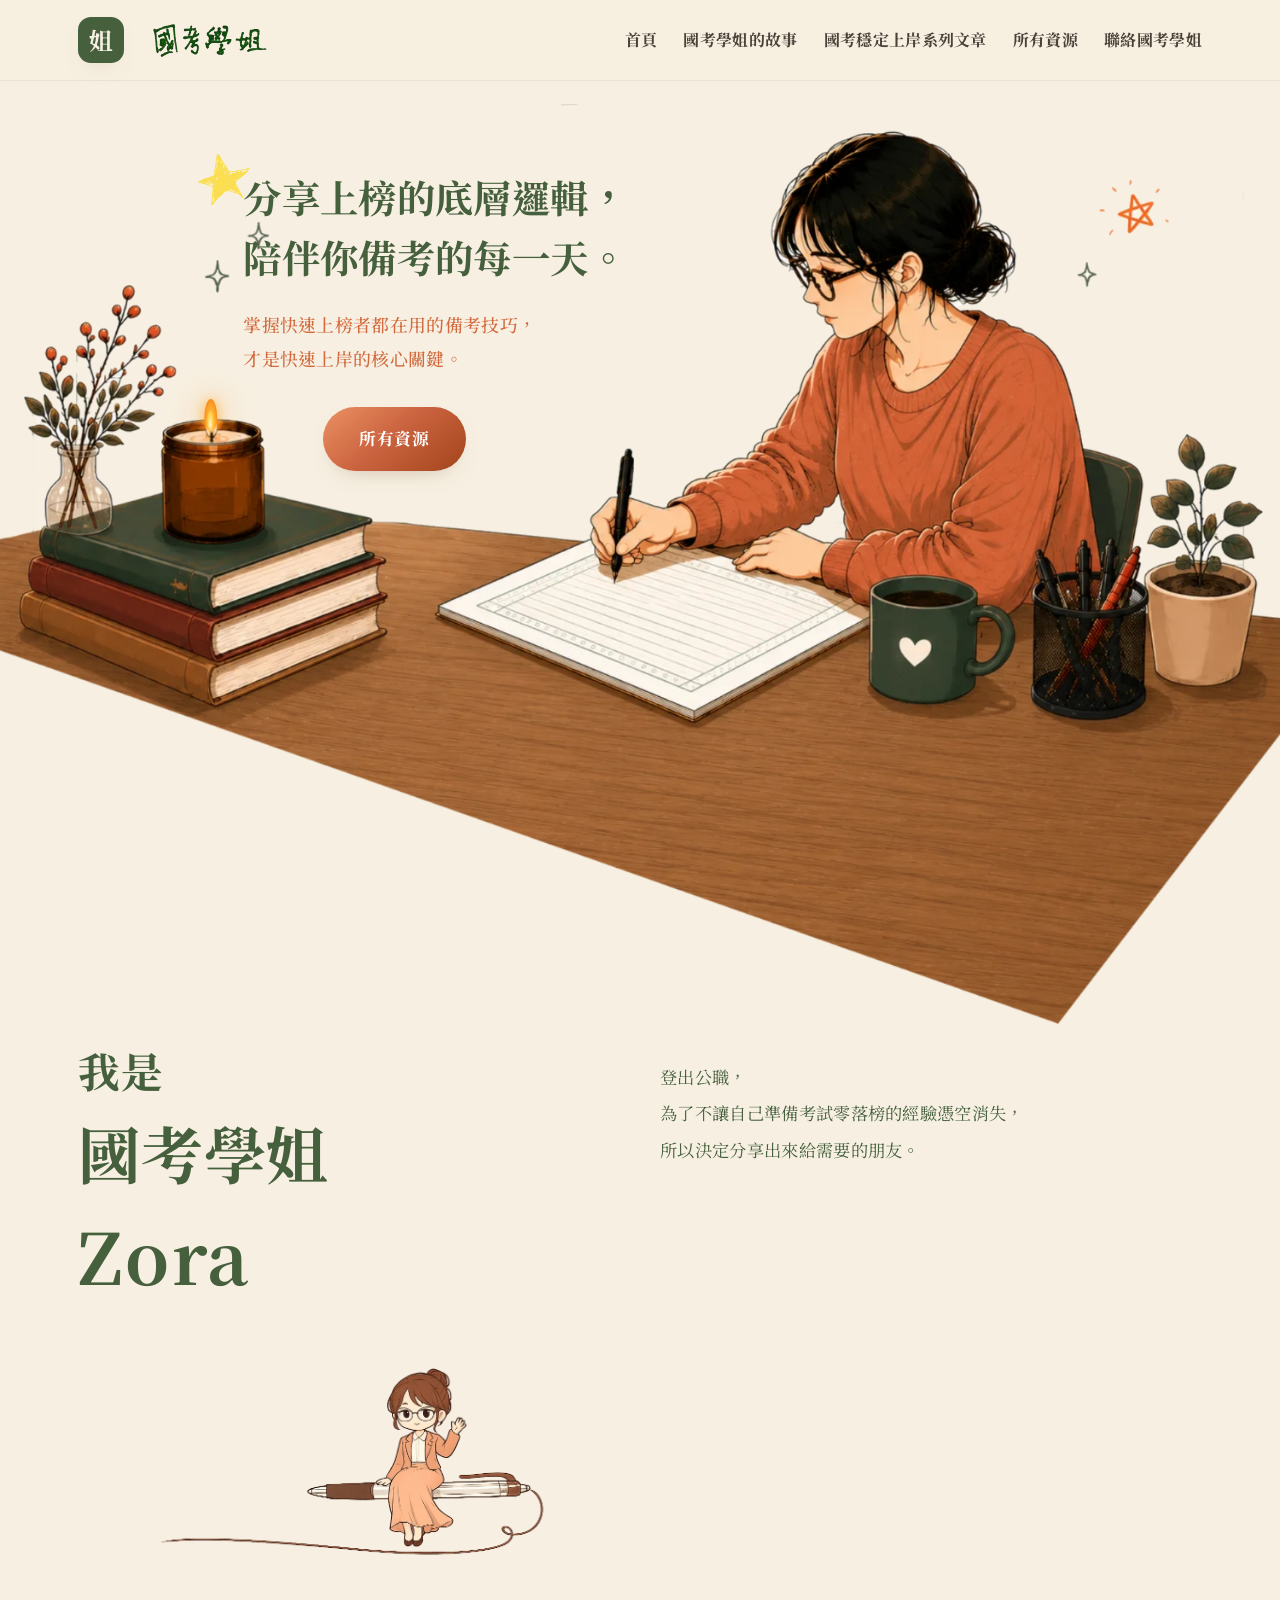
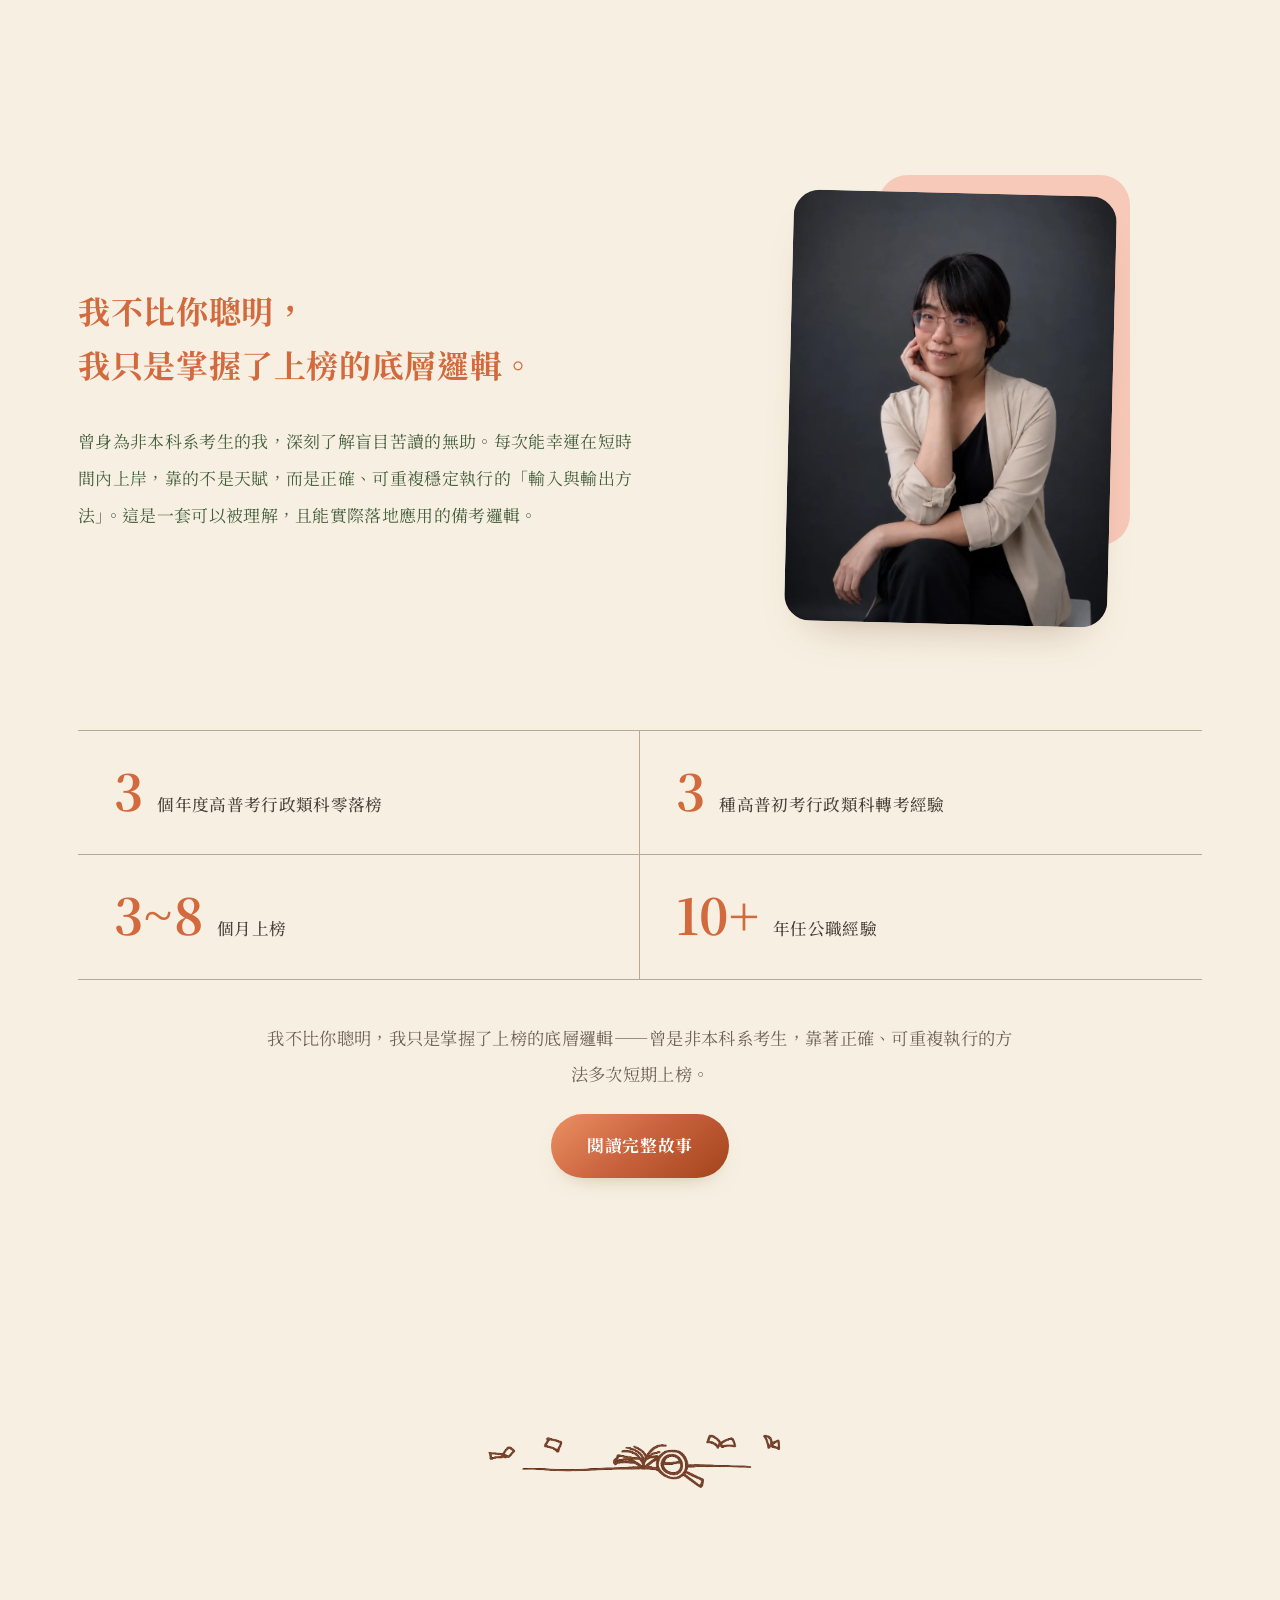
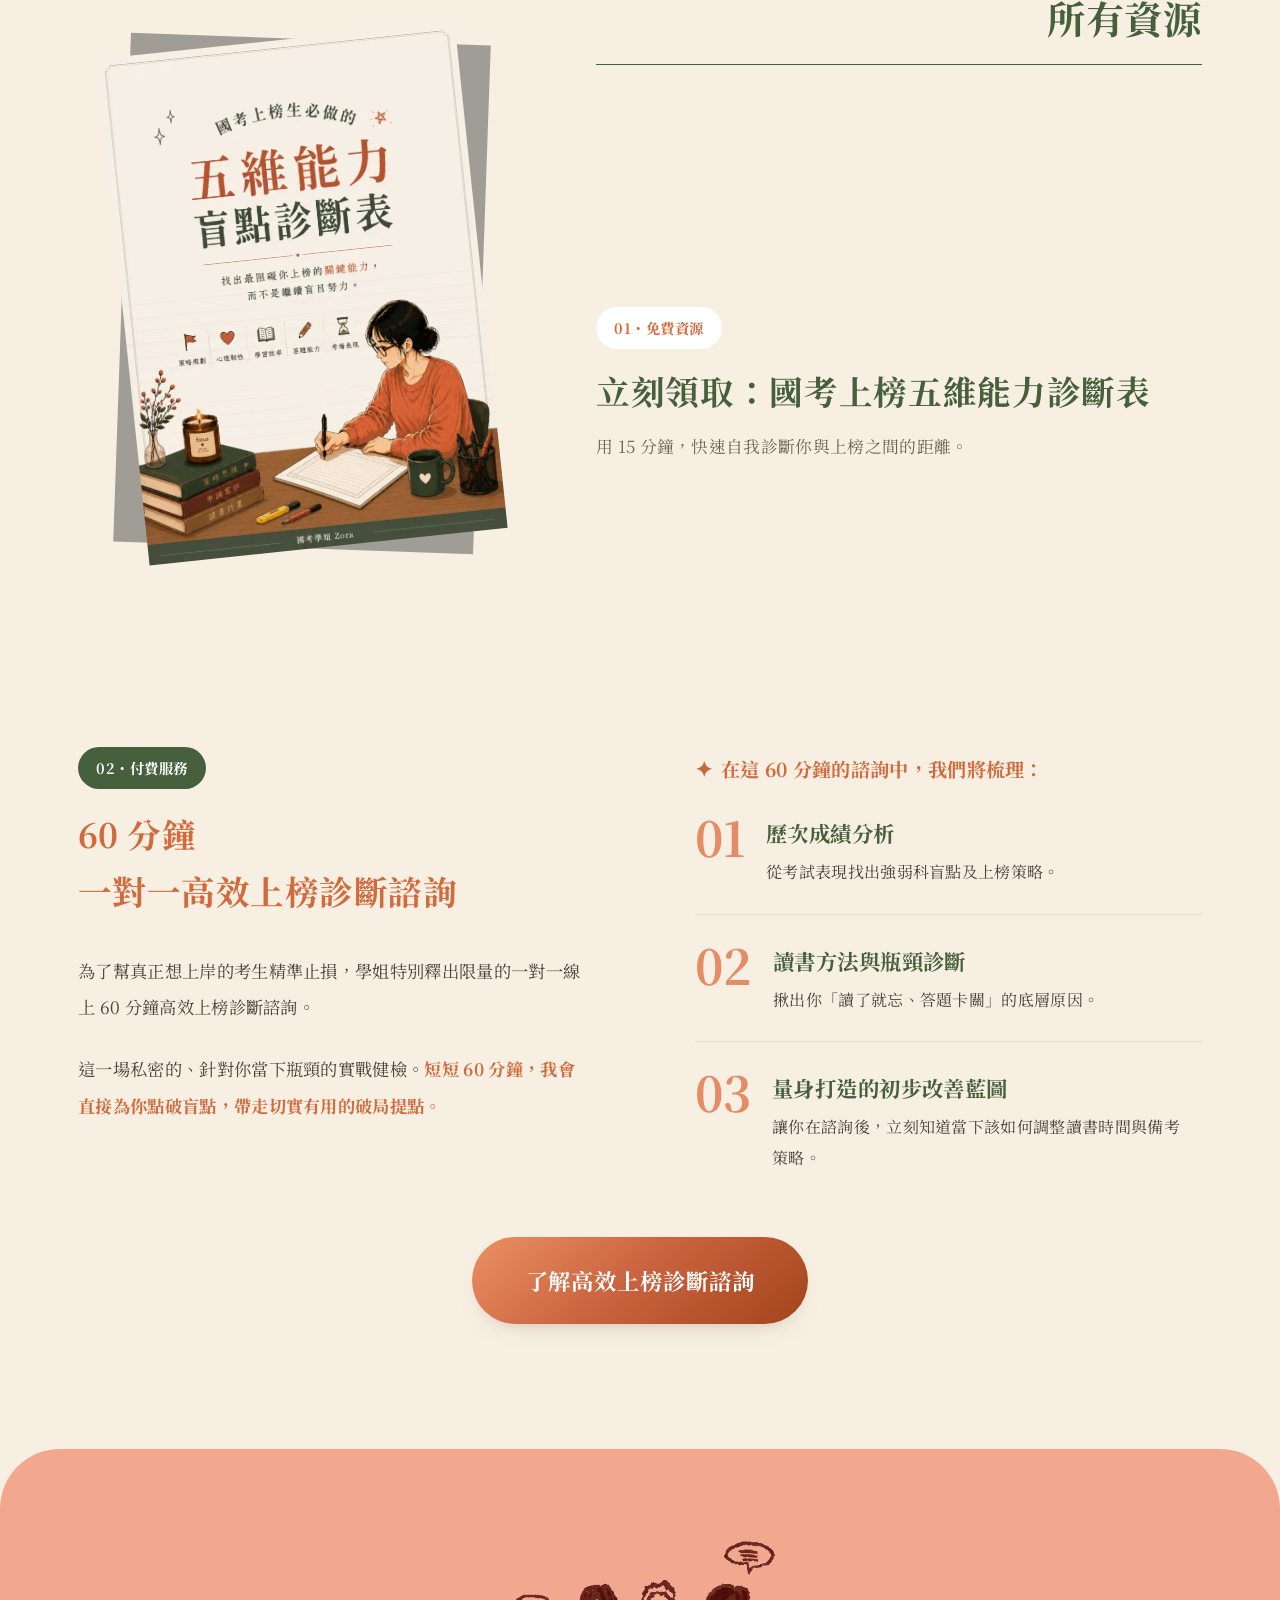
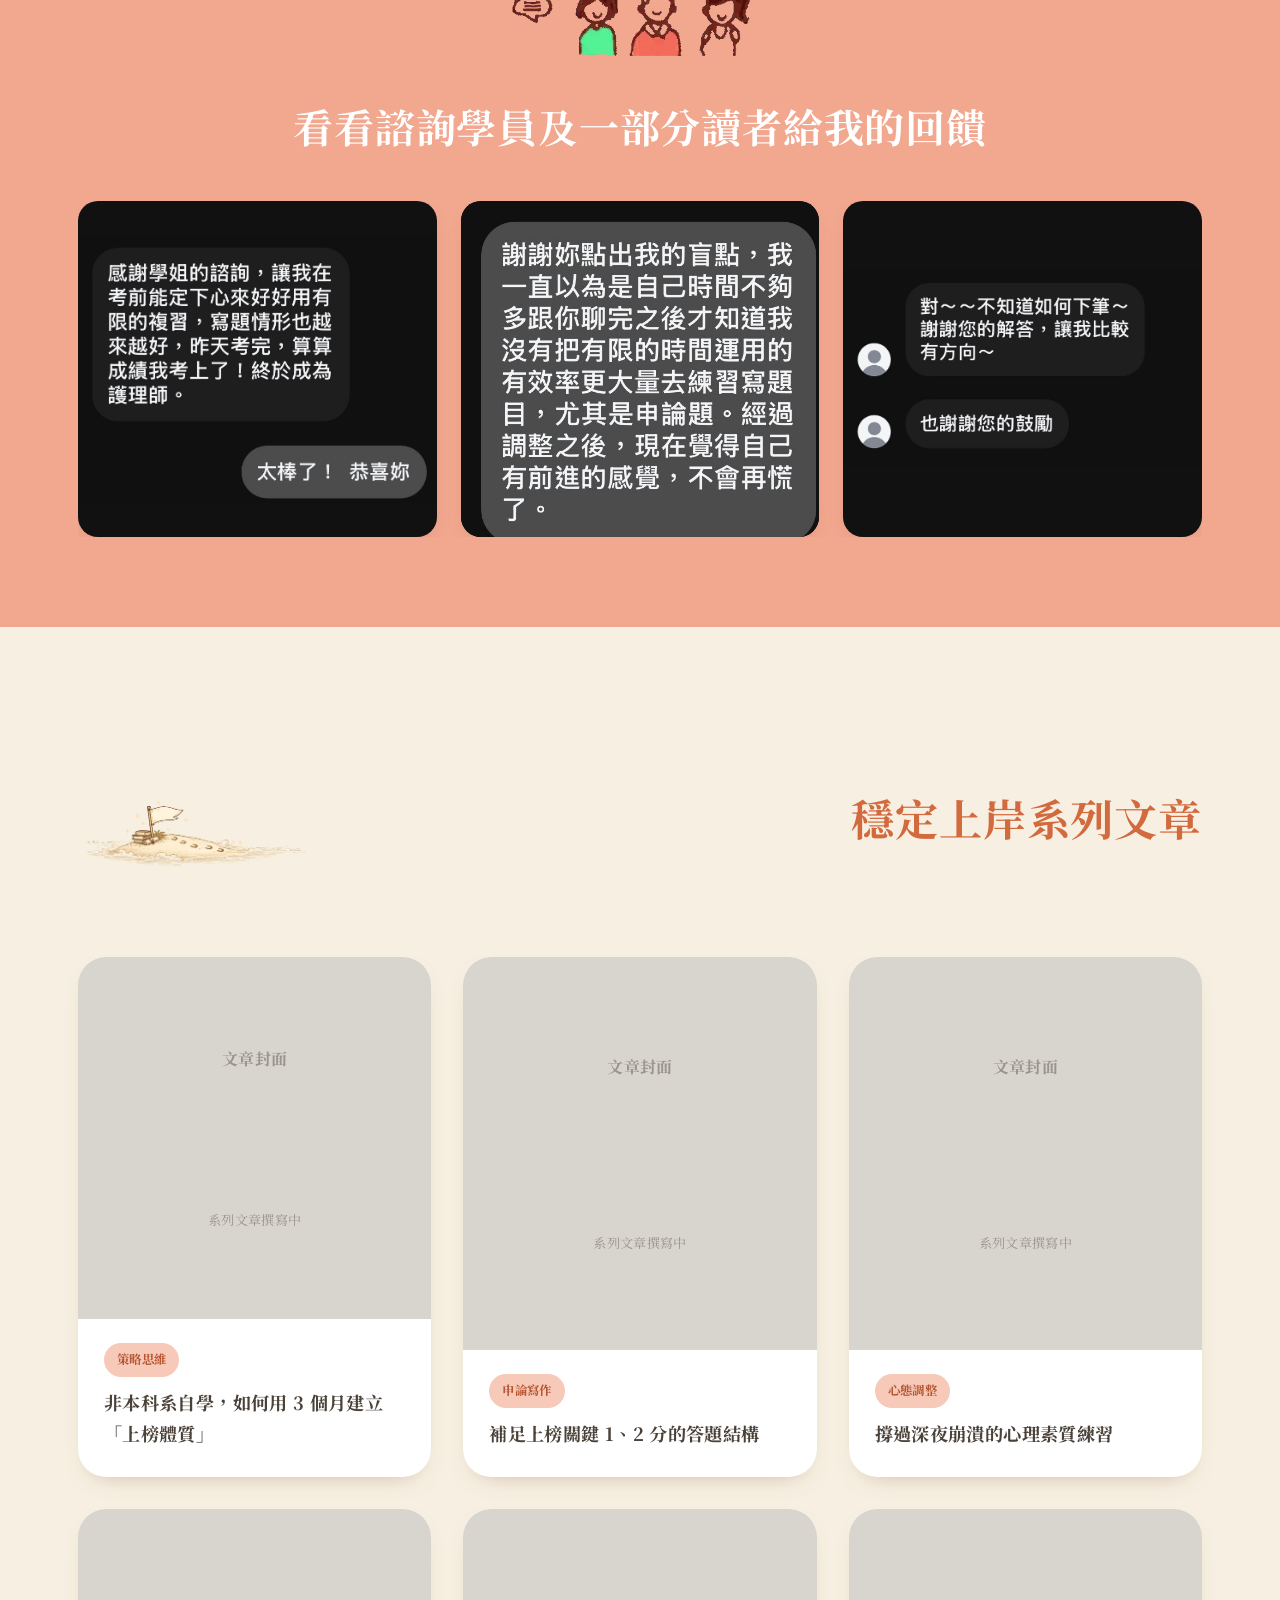
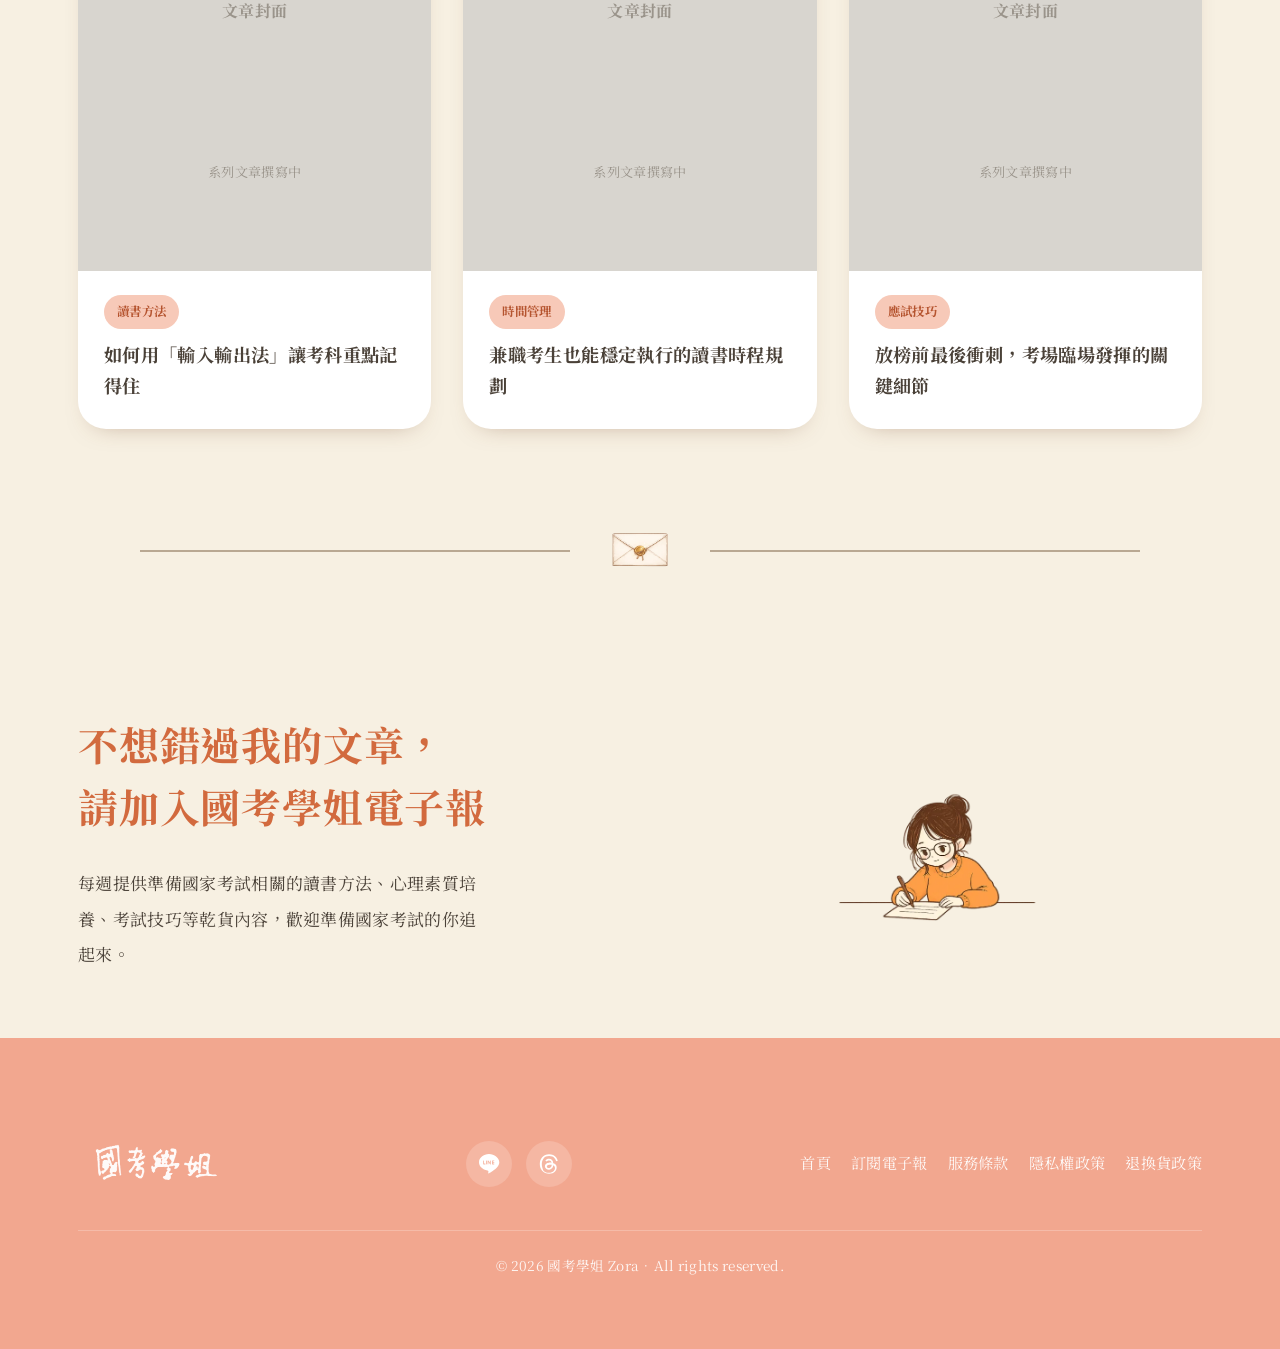
==== commit 07cd3457: "Add files via upload" ====
--- a/index.html
+++ b/index.html
@@ -98,7 +98,7 @@
     <div class="hero__copy">
       <h1 class="hero__h1"><span class="hero__l1"><img class="hero__star" src="assets/star.png" alt="" aria-hidden="true">分享上榜的<br class="mobonly">底層邏輯，</span><br>陪伴你備考的每一天。</h1>
       <p class="hero__sub">掌握快速上榜者都在用的備考技巧，<br>才是快速上岸的核心關鍵。</p>
-      <a class="btn hero__btn" href="#news">訂閱電子報</a>
+      <a class="btn hero__btn" href="#resources">所有資源</a>
     </div>
   </div>
 </section>
@@ -134,7 +134,6 @@
   </div>
 </section>
 
-<span id="resources" style="display:block;position:relative;top:-90px;"></span>
 <div class="dividerwrap"><img class="divider reveal" src="assets/divider-book.webp" alt="國考國家考試備考書籍與放大鏡插畫"></div>
 <div class="reshead">
   <div class="wrap reshead__grid">
@@ -142,6 +141,7 @@
     <div class="reshead__col"><h2 class="reshead__title reveal">所有資源</h2></div>
   </div>
 </div>
+<span id="resources" style="display:block;position:relative;top:-90px;"></span>
 <!-- 3.5 · LEAD MAGNET -->
 <section class="leadmag" id="leadmag">
   <div class="wrap leadmag__grid">
@@ -205,12 +205,12 @@
     <div class="feedback__carousel">
       <button class="feedback__arrow feedback__arrow--l" aria-label="上一則" onclick="window.__fbStep(-1)">‹</button>
       <div class="feedback__track" id="feedbackTrack">
-        <div class="feedback__card"><img src="assets/feedback-03.jpg" alt="學員回饋截圖 1" width="896" height="495" loading="lazy"></div>
+        <div class="feedback__card"><img src="assets/feedback-01.jpg" alt="學員回饋截圖 1" width="837" height="628" loading="lazy"></div>
         <div class="feedback__card"><img src="assets/feedback-02.jpg" alt="學員回饋截圖 2" width="641" height="601" loading="lazy"></div>
-        <div class="feedback__card"><img src="assets/feedback-01.jpg" alt="學員回饋截圖 3" width="837" height="628" loading="lazy"></div>
+        <div class="feedback__card"><img src="assets/feedback-03.jpg" alt="學員回饋截圖 3" width="896" height="495" loading="lazy"></div>
         <div class="feedback__card"><img src="assets/feedback-04.jpg" alt="學員回饋截圖 4" width="808" height="208" loading="lazy"></div>
         <div class="feedback__card"><img src="assets/feedback-05.jpg" alt="學員回饋截圖 5" width="629" height="142" loading="lazy"></div>
-        <div class="feedback__card"><img src="assets/feedback-03.jpg" alt="" width="896" height="495" loading="lazy"></div>
+        <div class="feedback__card"><img src="assets/feedback-01.jpg" alt="" width="837" height="628" loading="lazy"></div>
         <div class="feedback__card"><img src="assets/feedback-02.jpg" alt="" width="641" height="601" loading="lazy"></div>
       </div>
       <button class="feedback__arrow feedback__arrow--r" aria-label="下一則" onclick="window.__fbStep(1)">›</button>
@@ -289,7 +289,7 @@
         <a href="https://zora-7.kit.com/profile?_gl=1*zb73t7*_gcl_aw*R0NMLjE3ODQwMzY2NjQuQ2p3S0NBand2TmZTQmhCaUVpd0F5YUdNQ2J4dkpoNUtqRm11SXFZOWlBRXY5Rm45UnktOGdZdGRLakhrLXdnZlBscy15am9rZTNSSEJSb0NQWUlRQXZEX0J3RQ" target="_blank" rel="noopener">訂閱電子報</a>
         <a href="terms.html">服務條款</a>
         <a href="privacy.html">隱私權政策</a>
-        <a href="refund-policy.html">退費政策</a>
+        <a href="refund-policy.html">退換貨政策</a>
       </div>
     </div>
     <div class="footer__base">© 2026 國考學姐 Zora．All rights reserved.</div>
@@ -385,7 +385,7 @@
 })();
 
 /* =========================================================
-   Sanity 串接：自動抓「穩定上岸指南系列文章」最新 3 篇
+   Sanity 串接：自動抓「穩定上岸指南系列文章」最新 6 篇
    只要把下面 projectId 填成你的，就會自動帶入文章；
    還沒填或抓不到時，會保留現有的靜態卡片，畫面不會壞。
    ========================================================= */
@@ -399,16 +399,26 @@
   var grid = document.getElementById('guide-grid');
   if(!grid) return;
   var query = '*[_type=="post" && !(_id in path("drafts.**"))]'
-            + '|order(featured desc, coalesce(publishedAt,_createdAt) desc)[0...3]'
+            + '|order(featured desc, coalesce(publishedAt,_createdAt) desc)[0...6]'
             + '{title,"slug":slug.current,"id":_id,"cover":mainImage.asset->url,'
             + '"tag":coalesce(category, categories[0]->title)}';
   var url = 'https://' + SANITY.projectId + '.apicdn.sanity.io/v' + SANITY.apiVersion
           + '/data/query/' + SANITY.dataset + '?query=' + encodeURIComponent(query);
+  var PIN_FIRST_ID = '01ead852-8d2a-42db-a636-6613699d1a2b';
+  var PIN_LAST_SLUG = 'https://www.zoraexam.com/fitornot';
   fetch(url)
     .then(function(r){ return r.json(); })
     .then(function(res){
       var posts = (res && res.result) || [];
       if(!posts.length) return;
+      var first = posts.find(function(p){ return p.id===PIN_FIRST_ID; });
+      var last = posts.find(function(p){ return p.slug===PIN_LAST_SLUG; });
+      var rest = posts.filter(function(p){ return p.id!==PIN_FIRST_ID && p.slug!==PIN_LAST_SLUG; });
+      var ordered = [];
+      if(first) ordered.push(first);
+      ordered = ordered.concat(rest);
+      if(last) ordered.push(last);
+      posts = ordered.slice(0,6);
       grid.innerHTML = posts.map(function(p){
         var ph = p.cover
           ? '<div class="gcard__ph" style="background:url(' + p.cover + ') center/cover;"></div>'
--- a/assets/home.css
+++ b/assets/home.css
@@ -9,7 +9,7 @@
   --cream-card:  #F8F2E6;   /* cards on salmon */
   --salmon:      #F2A78F;   /* pain / coach / footer band */
   --salmon-soft: #F7C9B8;   /* light accents, shape behind photo */
-  --pale-yellow: #FBF3D6;   /* below-hero section background */
+  --pale-yellow: #F7F0E2;   /* below-hero section background */
   --coral:       #CB6440;   /* buttons */
   --coral-deep:  #B5542F;   /* button hover */
   --coral-text:  #D26A3E;   /* headings / accents */
@@ -33,12 +33,12 @@
 }
 
 *{ box-sizing:border-box; }
-html{ scroll-behavior:smooth; scroll-padding-top:90px; overflow-x:clip; overscroll-behavior-x:none; }
+html{ scroll-behavior:smooth; scroll-padding-top:90px; overflow-x:hidden; overscroll-behavior-x:none; }
 body{
   margin:0; font-family:var(--font); color:var(--ink); background:var(--cream);
   line-height:1.9; letter-spacing:.02em; font-weight:400;
   -webkit-font-smoothing:antialiased; text-rendering:optimizeLegibility;
-  overflow-x:clip; overscroll-behavior-x:none; width:100%; max-width:100%;
+  overflow-x:hidden; overscroll-behavior-x:none; width:100%; max-width:100%;
 }
 img{ max-width:100%; display:block; }
 a{ color:inherit; text-decoration:none; }
@@ -104,7 +104,7 @@
 .contact2__btn{width:100%}
 @media (max-width:900px){.contact2__grid{grid-template-columns:1fr 1fr}}
 @media (max-width:640px){.contact2__grid{grid-template-columns:1fr}}
-.scorecar{position:relative;max-width:640px;margin:0 auto 50px;display:flex;align-items:center;gap:16px}
+.scorecar{position:relative;max-width:780px;margin:0 auto 50px;display:flex;align-items:center;gap:16px}
 .scorecar__view{flex:1;aspect-ratio:900/700;border-radius:16px;overflow:hidden;box-shadow:var(--sh-sm);position:relative;background:#fff}
 .scorecar__view img{position:absolute;inset:0;width:100%;height:100%;object-fit:contain;opacity:0;transition:opacity .5s ease}
 .scorecar__view img.on{opacity:1}
@@ -269,7 +269,7 @@
 }
 .sticker.reveal{ transition:opacity 1.5s ease, transform 1.5s cubic-bezier(.2,.8,.2,1); }
 
-.nav--pale{ background:rgba(251,243,214,.9); }
+.nav--pale{ background:rgba(247,240,226,.9); }
 .about{ background:var(--pale-yellow); padding:0 0 50px; }
 .about__intro{ display:grid; grid-template-columns:1fr 1fr; gap:40px; align-items:start; }
 .about__title{ color:var(--green); font-size:clamp(1.8rem,3.4vw,2.6rem); line-height:1.4; }
@@ -528,7 +528,7 @@
   .news__form button{ align-self:flex-start; }
   .news__copy p{ max-width:none; }
   /* mobile only: justify body text (左右對齊) */
-  .pcard p, .about__copy, .free__copy p, .citem__b p, .coach__lead, .ccard p, .declare p, .news__copy p, .about__intro > p, .free__lead, .free__note{ text-align:justify; }
+  .pcard p, .about__copy, .free__copy p, .citem__b p, .coach__lead, .ccard p, .declare p, .news__copy p, .about__intro > p, .free__lead, .free__note{ text-align:left; }
   /* mobile: body text max 80% width, centered for more side breathing room */
   .about__intro > p, .about__copy, .free__copy p, .free__lead, .free__note, .coach__lead, .news__copy p{ max-width:80vw; margin-left:auto; margin-right:auto; }
   .footer__in{ flex-direction:column; text-align:center; }
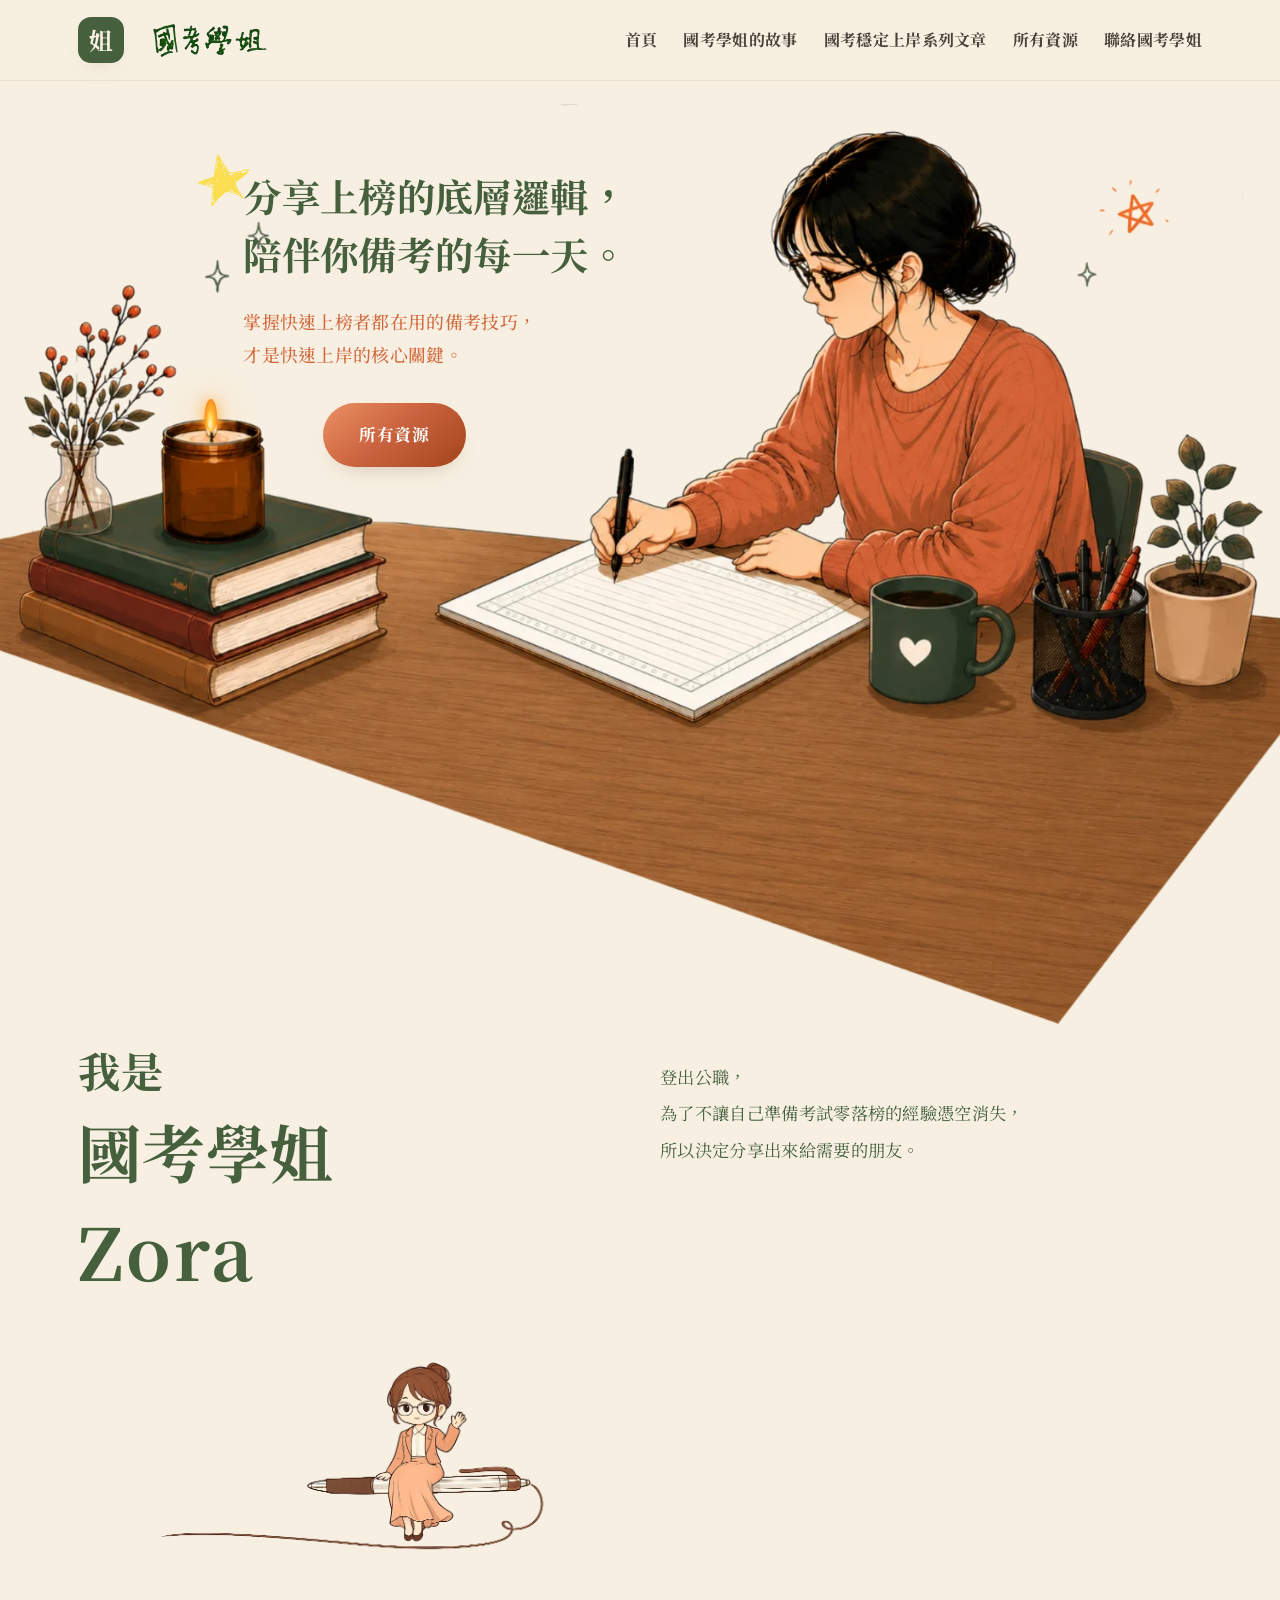
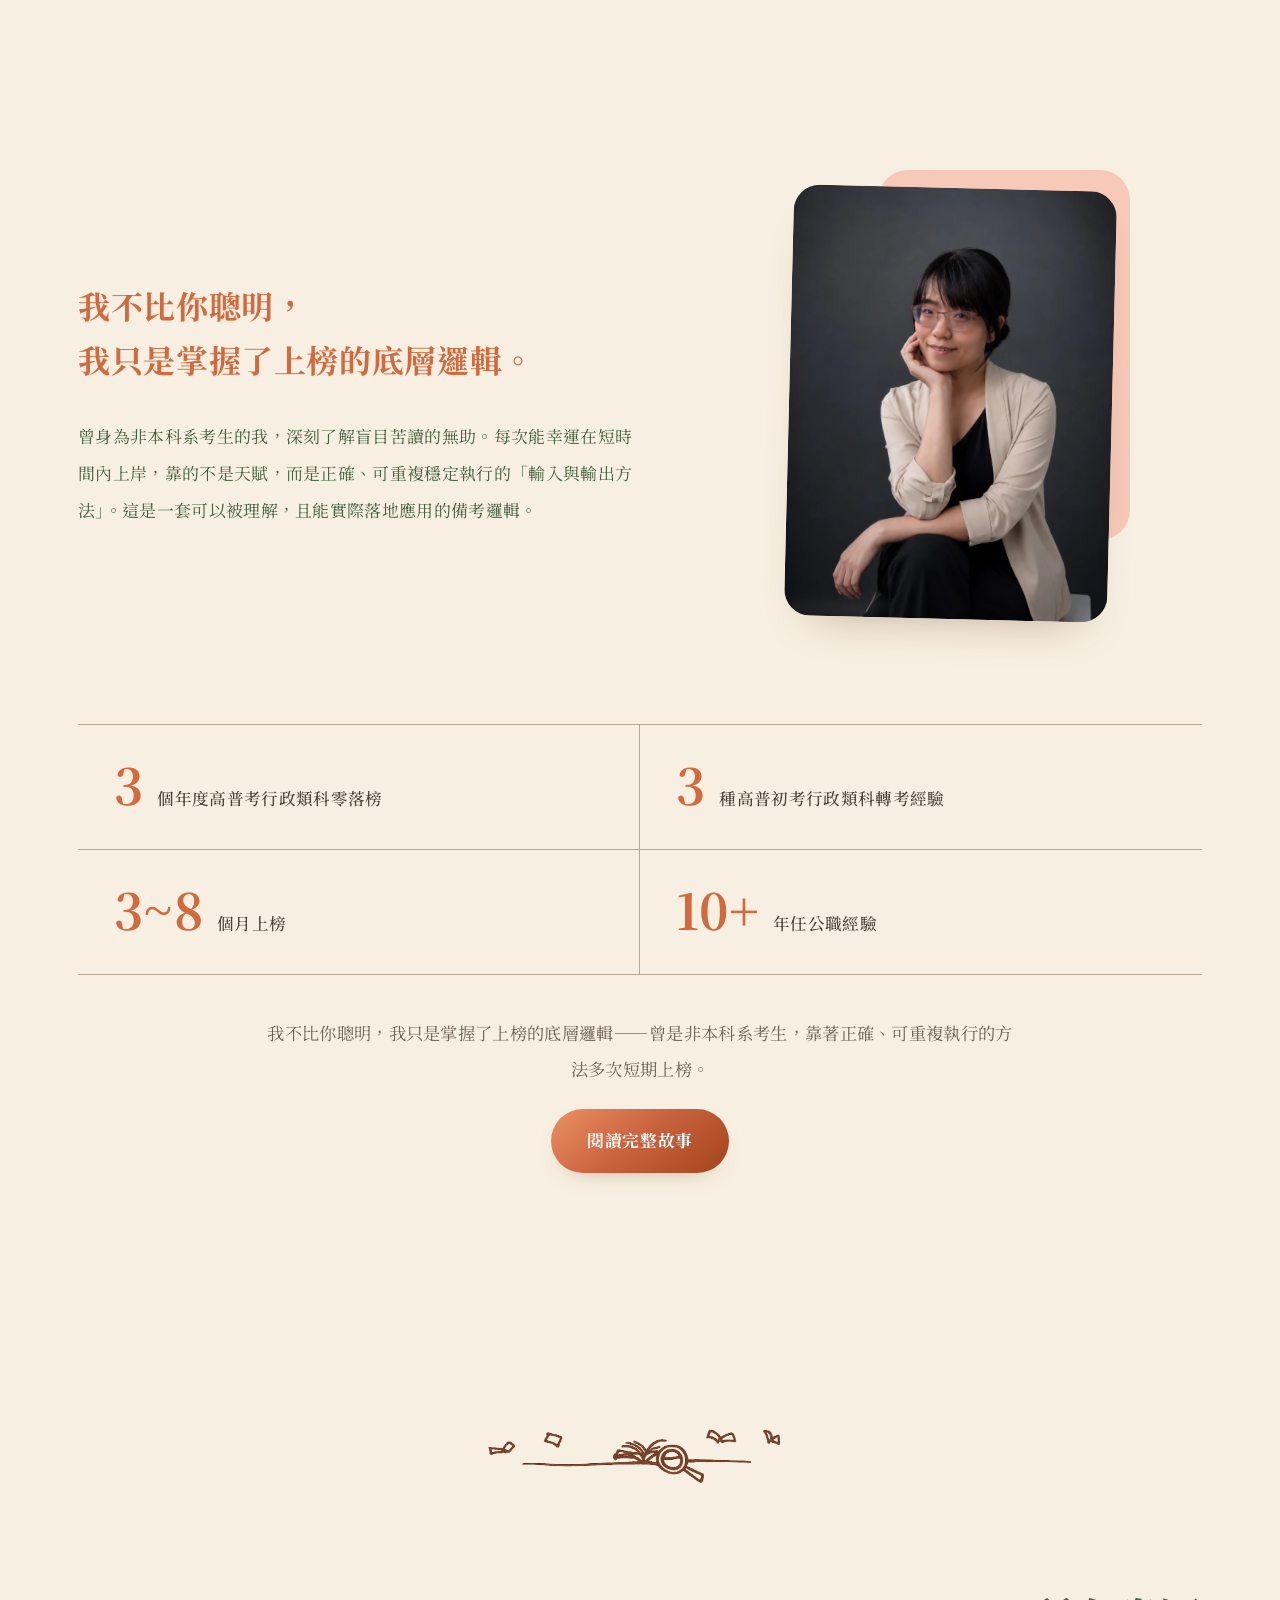
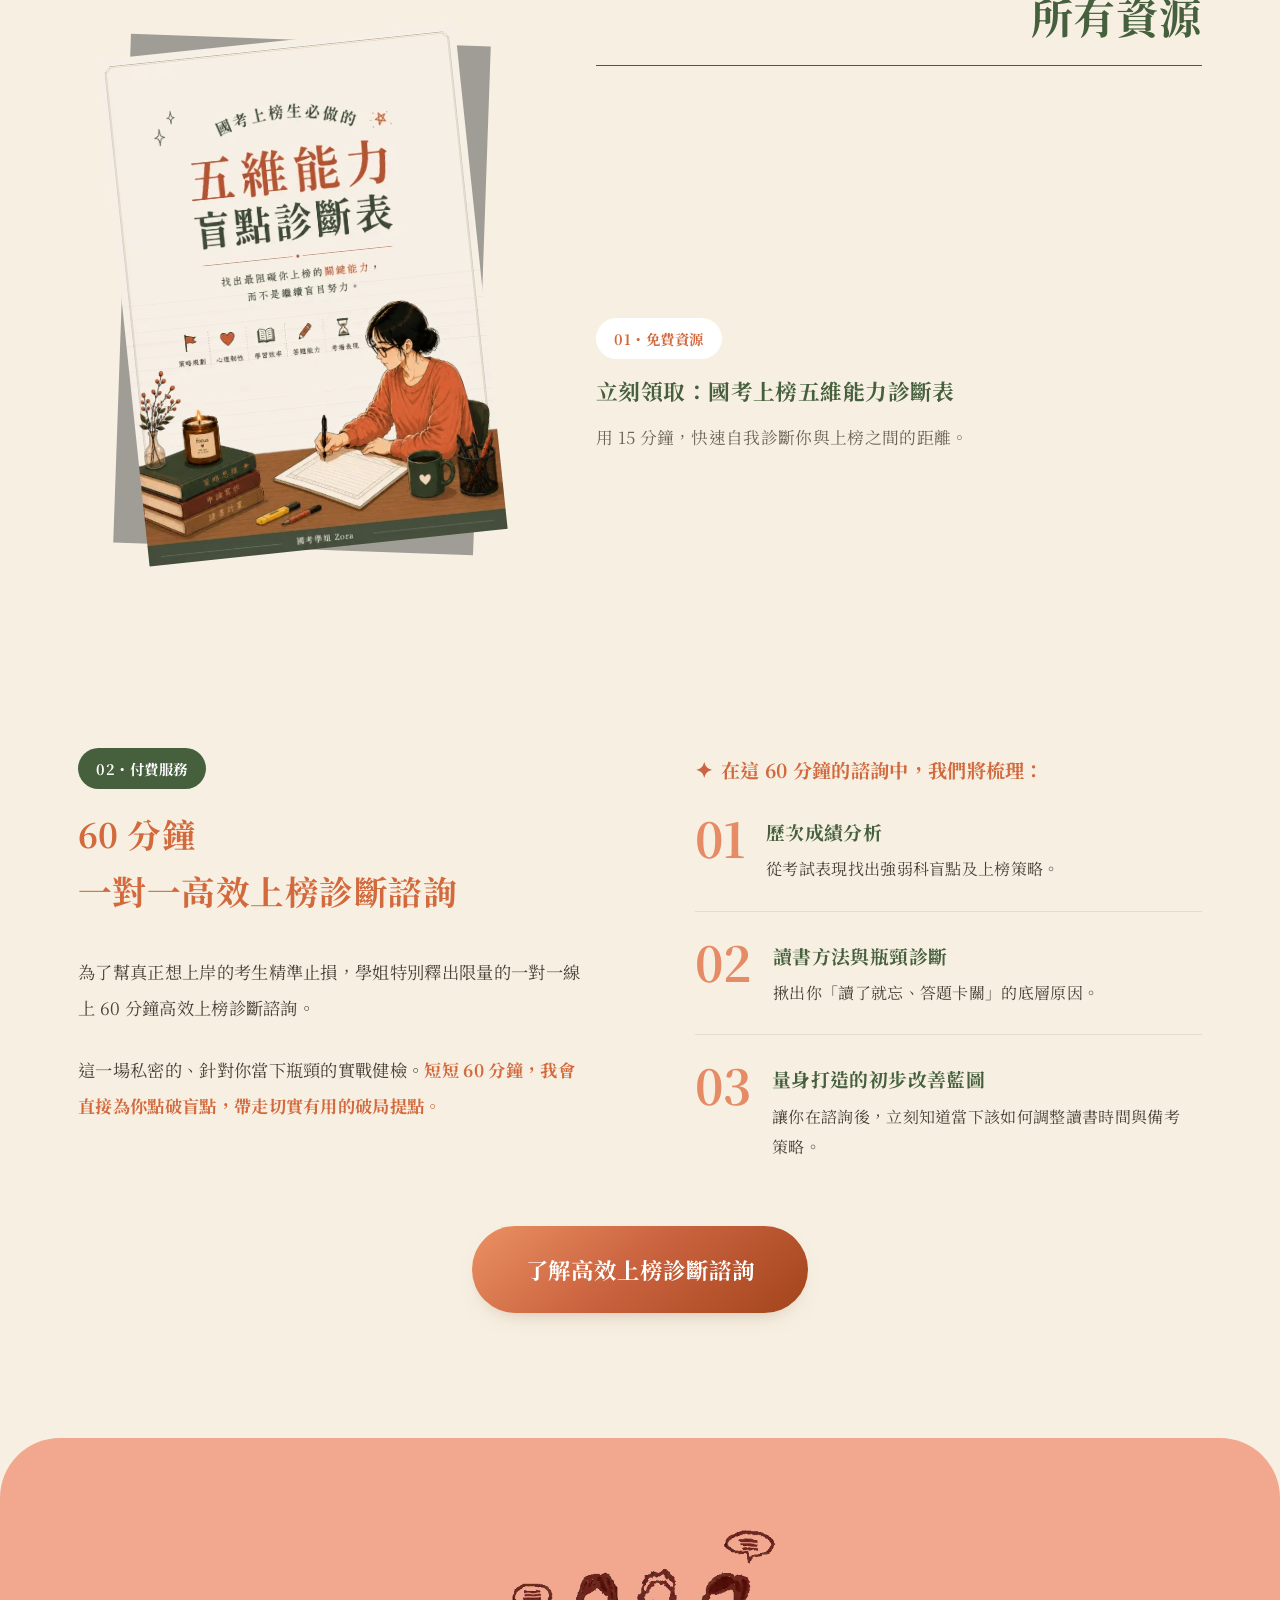
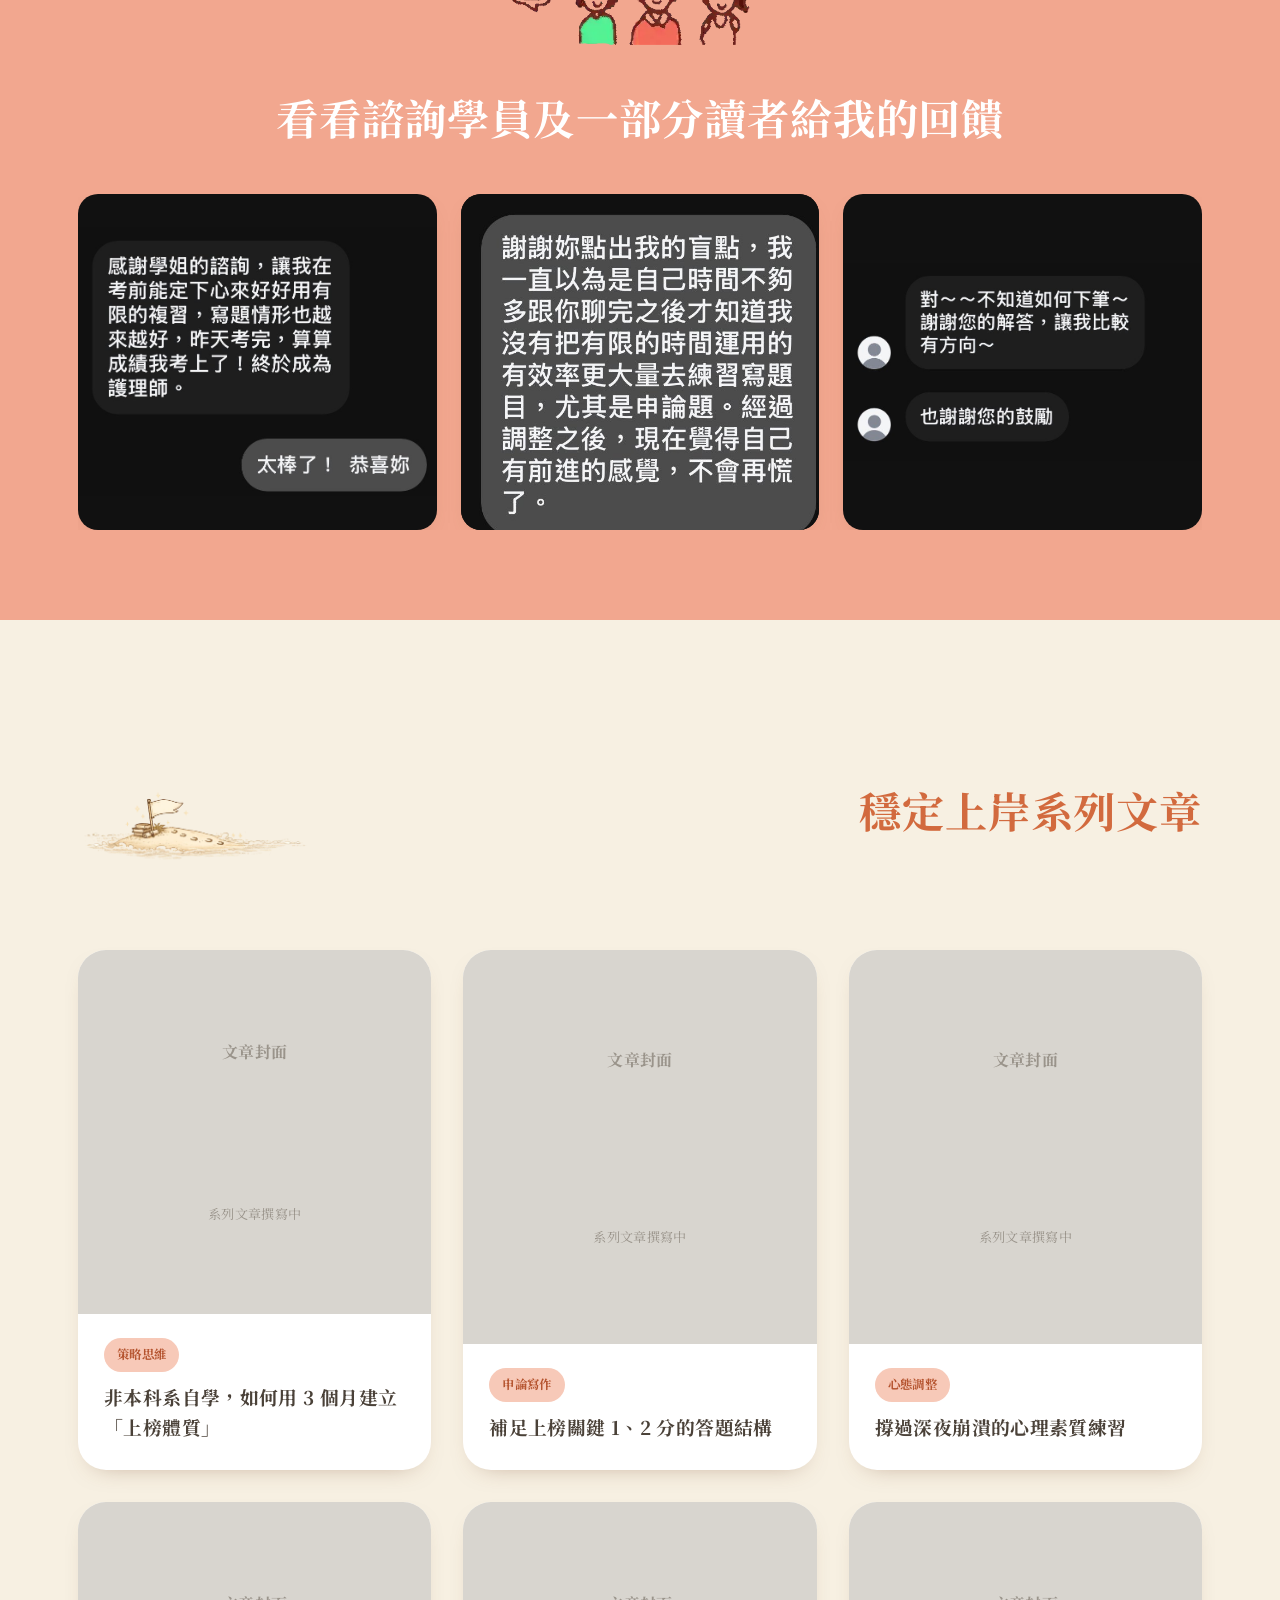
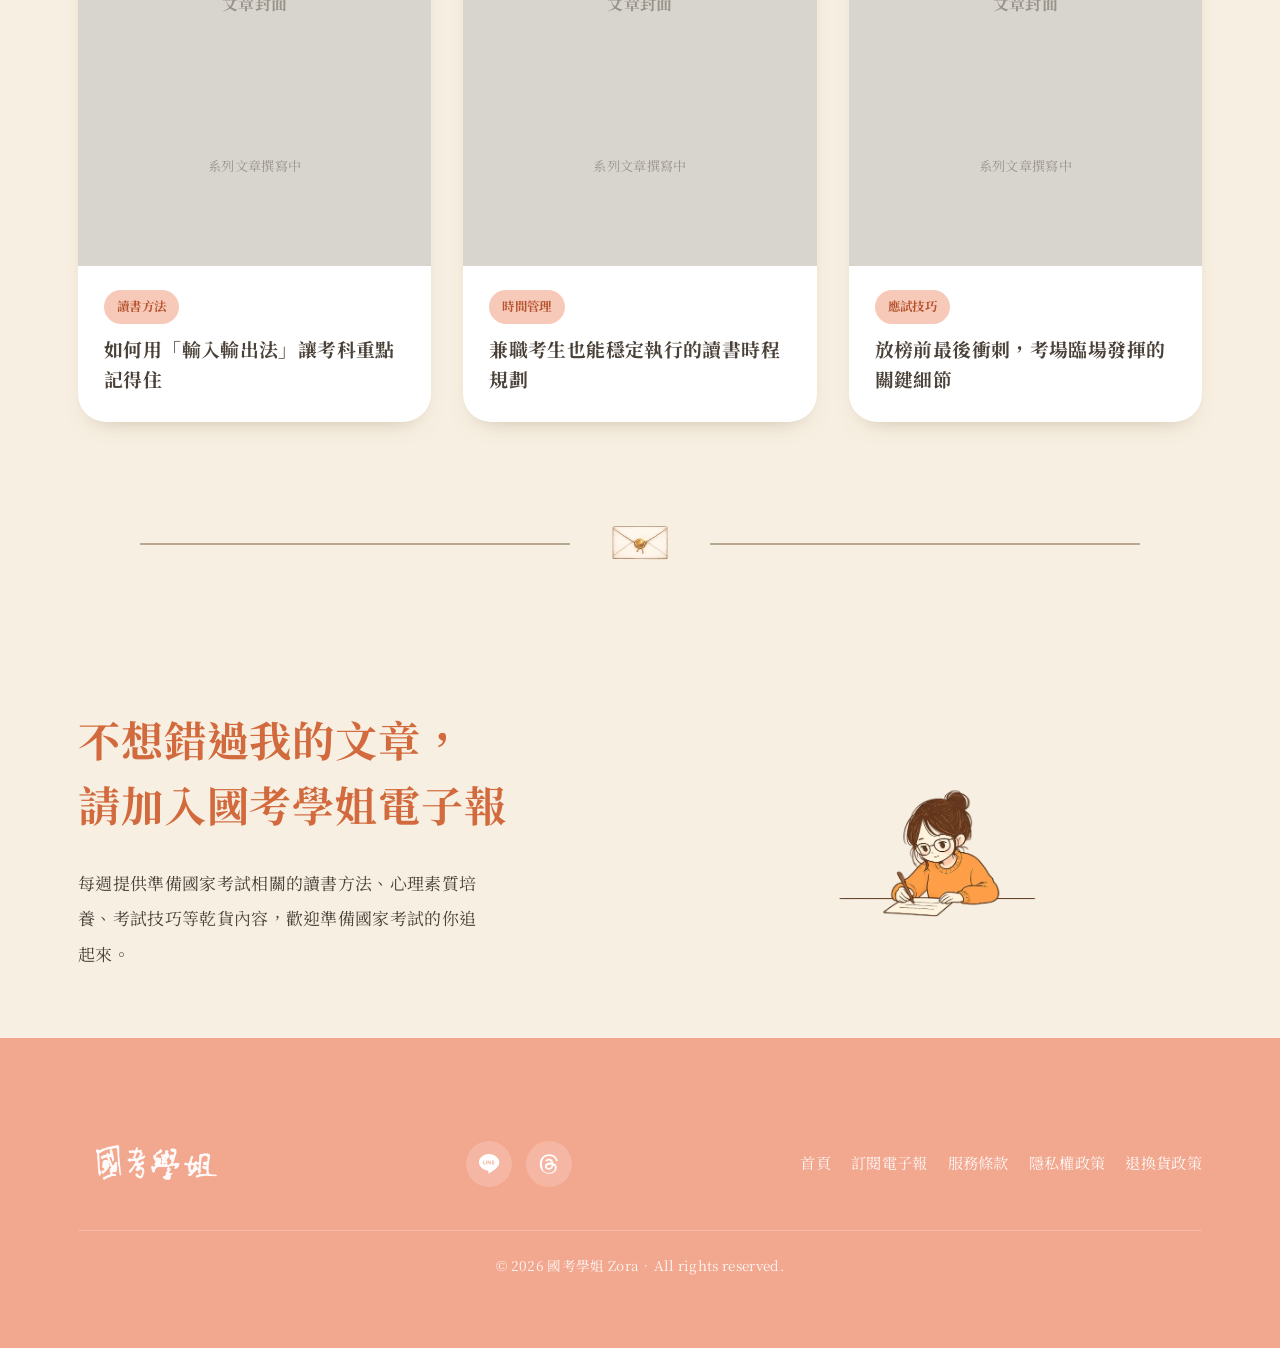
==== commit dca64e9a: "Add files via upload" ====
--- a/index.html
+++ b/index.html
@@ -27,7 +27,7 @@
 <link rel="preconnect" href="https://fonts.googleapis.com">
 <link rel="preconnect" href="https://fonts.gstatic.com" crossorigin>
 <link href="https://fonts.googleapis.com/css2?family=Noto+Sans+TC:wght@400;500;700;900&family=Noto+Serif+TC:wght@600;700&display=swap" rel="stylesheet">
-<link rel="stylesheet" href="assets/home.css?v=3">
+<link rel="stylesheet" href="assets/home.css?v=4">
 <script type="application/ld+json">
 {
   "@context": "https://schema.org",
@@ -379,7 +379,7 @@
   };
   if(!(window.matchMedia && window.matchMedia('(prefers-reduced-motion:reduce)').matches) && window.innerWidth>600){
     var started=false;
-    var vio=new IntersectionObserver(function(es){es.forEach(function(e){if(e.isIntersecting && !started){started=true;setInterval(step,15000);vio.disconnect();}})},{threshold:.3});
+    var vio=new IntersectionObserver(function(es){es.forEach(function(e){if(e.isIntersecting && !started){started=true;setInterval(step,10000);vio.disconnect();}})},{threshold:.3});
     vio.observe(track);
   }
 })();
--- a/assets/home.css
+++ b/assets/home.css
@@ -10,6 +10,10 @@
   --salmon:      #F2A78F;   /* pain / coach / footer band */
   --salmon-soft: #F7C9B8;   /* light accents, shape behind photo */
   --pale-yellow: #F7F0E2;   /* below-hero section background */
+  --fs-h1: clamp(1.8rem,2.9vw,2.7rem);
+  --fs-h2: clamp(1.8rem,3.3vw,2.7rem);
+  --fs-h3: clamp(1.2rem,1.9vw,1.36rem);
+  --fs-h4: clamp(1.05rem,1.5vw,1.18rem);
   --coral:       #CB6440;   /* buttons */
   --coral-deep:  #B5542F;   /* button hover */
   --coral-text:  #D26A3E;   /* headings / accents */
@@ -33,12 +37,12 @@
 }
 
 *{ box-sizing:border-box; }
-html{ scroll-behavior:smooth; scroll-padding-top:90px; overflow-x:hidden; overscroll-behavior-x:none; }
+html{ scroll-behavior:smooth; scroll-padding-top:90px; }
 body{
   margin:0; font-family:var(--font); color:var(--ink); background:var(--cream);
   line-height:1.9; letter-spacing:.02em; font-weight:400;
   -webkit-font-smoothing:antialiased; text-rendering:optimizeLegibility;
-  overflow-x:hidden; overscroll-behavior-x:none; width:100%; max-width:100%;
+  overflow-x:clip; width:100%; max-width:100vw;
 }
 img{ max-width:100%; display:block; }
 a{ color:inherit; text-decoration:none; }
@@ -80,7 +84,7 @@
 /* =================== SIMPLE SUBPAGE (about/resources/contact) =================== */
 .pagehero{background:var(--salmon);padding:150px 0 70px;text-align:center}
 .story{max-width:760px;margin:70px auto 0}
-.story h3{color:var(--coral-text);font-size:1.35rem;line-height:1.6;margin:48px 0 18px}
+.story h3{color:var(--coral-text);font-size:var(--fs-h3);line-height:1.6;margin:48px 0 18px}
 .story h3:first-child{margin-top:0}
 .story p{color:var(--ink-soft);font-size:1.04rem;line-height:2.1;margin-bottom:20px}
 .story__links{list-style:none;padding:0;margin:28px 0 0;display:flex;flex-direction:column;gap:14px}
@@ -90,7 +94,7 @@
 .contact2{max-width:900px;margin:120px auto 100px;text-align:center}
 .contact2__top{display:grid;grid-template-columns:1fr 1.2fr;align-items:center;gap:40px;text-align:left}
 .contact2__pen{width:100%;max-width:340px;justify-self:center}
-.contact2__title{font-family:var(--serif);color:var(--green);font-size:clamp(2rem,4.4vw,2.9rem);line-height:1.4}
+.contact2__title{font-family:var(--serif);color:var(--green);font-size:var(--fs-h2);line-height:1.3}
 .contact2__title .lg{color:var(--coral-text)}
 .contact2__lead{color:var(--ink-soft);font-size:1.08rem;line-height:1.95;margin-top:22px}
 .contact2__count{color:var(--green);font-weight:700;font-size:1.1rem;margin-top:56px;text-align:center}
@@ -116,7 +120,7 @@
 .about-page__envwrap{display:flex;align-items:center;gap:20px;max-width:420px;margin:0 auto 26px}
 .about-page__envwrap .line{flex:1;height:1px;background:var(--ink-soft);opacity:.3}
 .about-page__env{width:130px;flex:none}
-.pagehero h1{color:var(--green);font-family:var(--serif);font-size:clamp(1.8rem,4vw,2.6rem);line-height:1.5}
+.pagehero h1{color:var(--green);font-family:var(--serif);font-size:var(--fs-h2);line-height:1.4}
 .pagehero p{color:var(--ink);margin-top:14px;font-size:1.05rem;max-width:640px;margin-left:auto;margin-right:auto}
 .about-page{padding:80px 0 40px}
 .about-page__teaser{max-width:760px;margin:0 auto;text-align:center;padding:40px 0 90px}
@@ -125,7 +129,7 @@
 .rescard{background:var(--cream-card);border-radius:var(--r-md);padding:36px;box-shadow:var(--sh-sm);display:flex;flex-direction:column;gap:14px;text-decoration:none;color:inherit;transition:transform .3s,box-shadow .3s}
 .rescard:hover{transform:translateY(-6px);box-shadow:var(--sh-md)}
 .rescard__tag{display:inline-block;align-self:flex-start;background:var(--coral);color:#fff;padding:5px 14px;border-radius:999px;font-size:.8rem;font-weight:700}
-.rescard h3{color:var(--coral-text);font-size:1.25rem;line-height:1.6;margin:0}
+.rescard h3{color:var(--coral-text);font-size:var(--fs-h3);line-height:1.6;margin:0}
 .rescard p{color:var(--ink-soft);font-size:.98rem;line-height:1.9;margin:0}
 .rescard__link{color:var(--green);font-weight:700;margin-top:auto}
 .contact-wrap{max-width:640px;margin:0 auto;text-align:center;padding:70px 0 130px}
@@ -170,7 +174,7 @@
 .hero__banner{ position:relative; z-index:1; display:block; width:100%; }
 .hero__inner{ position:absolute; inset:0; max-width:none; margin:0; padding:0; z-index:3; pointer-events:none; }
 .hero__copy{ position:absolute; top:9%; left:19%; width:52%; pointer-events:auto; display:flex; flex-direction:column; align-items:flex-start; }
-.hero h1{ font-size:clamp(1.7rem,3vw,42pt); color:var(--green); line-height:1.55; letter-spacing:.01em; position:relative; }
+.hero h1{ font-size:clamp(1.7rem,3vw,42pt); color:var(--green); line-height:1.5; letter-spacing:.01em; position:relative; }
 .hero__sub{ margin-top:22px; font-size:clamp(1rem,1.4vw,20pt); color:var(--coral-text); font-weight:500; line-height:1.85; }
 .hero__form{ margin-top:26px; width:100%; }
 .hero__form .formkit-form{ max-width:100% !important; }
@@ -250,7 +254,7 @@
 .pain{ position:relative; background:var(--salmon); padding:60px 0 130px; }
 .pain__head{ display:flex; align-items:center; gap:40px; max-width:none; margin:0 auto 96px; padding-top:48px; }
 .pain__girl{ width:35%; flex:none; }
-.pain__head h2{ font-size:clamp(1.5rem,3.1vw,2.5rem); color:#fff; line-height:1.7; }
+.pain__head h2{ font-size:var(--fs-h2); color:#fff; line-height:1.6; }
 .pain__grid{ display:grid; grid-template-columns:repeat(4,1fr); gap:28px; }
 .pcard{
   background:var(--cream-card); border-radius:var(--r-md); padding:60px 30px 38px;
@@ -259,7 +263,7 @@
 }
 .pcard:hover{ transform:translateY(-6px); box-shadow:var(--sh-md); }
 .pcard__heart{ position:absolute; top:-50px; left:50%; transform:translateX(-50%); width:clamp(112px,57%,153px); }
-.pcard h3{ font-size:1.22rem; color:var(--coral-text); margin-bottom:18px; line-height:1.7; }
+.pcard h3{ font-size:var(--fs-h3); color:var(--coral-text); margin-bottom:18px; line-height:1.6; }
 .pcard p{ color:var(--ink-soft); font-size:.98rem; line-height:2; text-align:left; }
 .sticker{
   position:relative; z-index:5; max-width:880px; margin:150px auto -150px; background:#FBF6EC;
@@ -272,7 +276,7 @@
 .nav--pale{ background:rgba(247,240,226,.9); }
 .about{ background:var(--pale-yellow); padding:0 0 50px; }
 .about__intro{ display:grid; grid-template-columns:1fr 1fr; gap:40px; align-items:start; }
-.about__title{ color:var(--green); font-size:clamp(1.8rem,3.4vw,2.6rem); line-height:1.4; }
+.about__title{ color:var(--green); font-size:var(--fs-h2); line-height:1.35; }
 .about__title .lg{ display:block; font-size:1.5em; margin-top:10px; }
 .about__title .serif{ display:block; font-size:1.7em; letter-spacing:.04em; margin-top:8px; }
 .about__intro > p{ color:var(--green); font-size:1.08rem; line-height:2.1; padding-top:18px; }
@@ -311,9 +315,9 @@
 .reshead{ background:var(--pale-yellow); padding:10px 0 120px; }
 .reshead__grid{ display:grid; grid-template-columns:.85fr 1.15fr; gap:70px; }
 .reshead__col{ border-bottom:1px solid var(--green); padding-bottom:16px; text-align:right; }
-.reshead__title{ color:var(--green); font-size:clamp(1.8rem,3.4vw,2.4rem); }
+.reshead__title{ color:var(--green); font-size:var(--fs-h2); }
 .reshead__sub{ color:var(--ink-soft); margin-top:12px; font-size:1.02rem; }
-.leadmag__title{ color:var(--green); font-size:clamp(1.5rem,2.9vw,2.1rem); line-height:1.55; margin-bottom:14px; }
+.leadmag__title{ color:var(--green); font-size:var(--fs-h3); line-height:1.5; margin-bottom:14px; }
 .leadmag__lead{ color:var(--ink-soft); font-size:1.05rem; line-height:1.9; margin-bottom:26px; }
 .leadmag__form{ max-width:460px; }
 .leadmag__form [data-element="poweredBy"],
@@ -336,7 +340,7 @@
 @keyframes learnPulse{ 0%,100%{ transform:scale(1); } 50%{ transform:scale(1.05); } }
 .feedback{ background:var(--salmon); padding:80px 0 90px; border-radius:60px 60px 0 0; position:relative; z-index:1; }
 .feedback__people{ display:block; width:min(320px,60%); margin:0 auto 30px; }
-.feedback__title{ color:#fff; text-align:center; font-size:clamp(1.7rem,3.4vw,2.5rem); margin-bottom:44px; }
+.feedback__title{ color:#fff; text-align:center; font-size:var(--fs-h2); margin-bottom:44px; }
 .feedback__carousel{ overflow:hidden; position:relative; }
 .feedback__arrow{ display:none; }
 @media (max-width:600px){
@@ -397,20 +401,20 @@
   color:#E58C66; letter-spacing:.01em;
 }
 .citem__b{ padding-top:4px; }
-.citem__b h4{ color:var(--green); font-size:1.34rem; font-weight:700; line-height:1.5; margin-bottom:8px; }
+.citem__b h4{ color:var(--green); font-size:var(--fs-h4); font-weight:700; line-height:1.5; margin-bottom:8px; }
 .citem__b p{ color:var(--ink); font-size:1rem; line-height:1.9; }
 .free__note{ margin-top:26px; color:var(--coral-text); font-size:.94rem; font-weight:500; }
 
 /* =================== 5 · COACH =================== */
 .coach{ position:relative; background:var(--salmon); overflow:hidden; padding:120px 0 110px; }
-.coach__title{ text-align:center; color:#fff; font-size:clamp(1.7rem,3.6vw,2.8rem); position:relative; z-index:2; }
+.coach__title{ text-align:center; color:#fff; font-size:var(--fs-h2); position:relative; z-index:2; }
 .coach__title .sp{ color:#fff; opacity:.9; margin:0 .3em; font-size:.8em; }
 .coach__lead{ max-width:880px; margin:34px auto 0; text-align:center; color:#fff; font-size:1.08rem; line-height:2.1; position:relative; z-index:2; }
 .coach__lead b{ font-weight:700; }
 .coach__cards{ display:grid; grid-template-columns:1fr auto 1fr; gap:30px; align-items:stretch; margin:60px auto 0; max-width:1000px; position:relative; z-index:2; }
 .ccard{ background:var(--cream-card); border-radius:var(--r-lg); padding:48px 40px; box-shadow:var(--sh-md); }
 .ccard__no{ font-family:var(--serif); font-size:2rem; color:var(--coral-text); font-weight:700; line-height:1; }
-.ccard h3{ font-size:1.32rem; color:var(--green); margin:16px 0 16px; }
+.ccard h3{ font-size:var(--fs-h3); color:var(--green); margin:16px 0 16px; }
 .ccard p{ color:var(--ink-soft); font-size:1.02rem; line-height:2; }
 .coach__plus{ align-self:center; color:#fff; font-size:3rem; font-weight:700; line-height:1; }
 .declare{ max-width:1000px; margin:44px auto 0; background:transparent; border-radius:0; border:2px dashed #fff; padding:38px 44px; position:relative; z-index:2; }
@@ -425,7 +429,7 @@
 .guide{ background:var(--pale-yellow); padding:110px 0 50px; }
 .guide__head{ display:flex; align-items:center; justify-content:space-between; gap:20px; margin-bottom:60px; flex-wrap:wrap; }
 .guide__island{ width:240px; flex:none; }
-.guide__head h2{ color:var(--coral-text); font-size:clamp(1.8rem,3.6vw,2.7rem); text-align:right; flex:1; min-width:240px; }
+.guide__head h2{ color:var(--coral-text); font-size:var(--fs-h2); text-align:right; flex:1; min-width:240px; }
 .guide__grid{ display:grid; grid-template-columns:repeat(3,1fr); gap:32px; }
 .gcard{
   background:#fff; border-radius:var(--r-lg); overflow:hidden; box-shadow:var(--sh-sm);
@@ -436,7 +440,7 @@
 .gcard__ph small{ font-weight:400; font-size:.82rem; }
 .gcard__b{ padding:24px 26px 28px; }
 .gcard__tag{ display:inline-block; background:var(--salmon-soft); color:var(--coral-deep); font-weight:700; font-size:.78rem; padding:5px 13px; border-radius:999px; margin-bottom:10px; }
-.gcard__b h3{ color:var(--ink); font-size:1.14rem; line-height:1.7; }
+.gcard__b h3{ color:var(--ink); font-size:var(--fs-h4); line-height:1.6; }
 .envdiv{ display:flex; align-items:center; gap:0; margin:90px auto 0; max-width:1000px; }
 .envdiv::before, .envdiv::after{ content:""; flex:1; height:1.5px; background:var(--line); }
 .envdiv img{ width:96px; margin:0 22px; flex:none; }
@@ -444,7 +448,7 @@
 /* =================== 7 · NEWSLETTER =================== */
 .news{ background:var(--pale-yellow); padding:80px 0 40px; }
 .news__top{ display:grid; grid-template-columns:1.25fr .75fr; gap:40px; align-items:center; }
-.news__title{ color:var(--coral-text); font-size:clamp(1.7rem,3.4vw,2.5rem); margin-bottom:28px; }
+.news__title{ color:var(--coral-text); font-size:var(--fs-h2); margin-bottom:28px; }
 .news__copy p{ color:var(--ink); font-size:1.06rem; line-height:2.1; margin-bottom:26px; max-width:48ch; }
 .news__form{ display:flex; gap:12px; flex-wrap:wrap; }
 .news__form input{ flex:1; min-width:240px; padding:16px 22px; border-radius:14px; border:0; background:var(--ph); font-family:var(--font); font-size:1rem; color:var(--ink); }
@@ -469,10 +473,7 @@
 
 /* =================== RESPONSIVE =================== */
 @media (max-width:1024px){
-  .hero__copy{ width:40%; top:8%; left:25%; }
-  .hero h1{ font-size:1.55rem; }
-  .hero__sub{ font-size:.85rem; }
-  .hero__btn{ margin-left:0; align-self:flex-start; }
+  .hero__copy{ width:44%; top:8%; left:16%; }
   .about__body{ gap:34px; }
 }
 @media (max-width:860px){
@@ -495,7 +496,7 @@
   .hero{ display:flex; flex-direction:column-reverse; padding-top:0; }
   .hero__inner{ position:relative; inset:auto; padding:34px 24px 6px; pointer-events:auto; }
   .hero__copy{ position:static; max-width:none; width:100%; text-align:left; align-items:stretch; }
-  .hero h1{ font-size:clamp(1.75rem,6.8vw,2.2rem); max-width:80%; width:80%; }
+  .hero h1{ font-size:clamp(2.1rem,8vw,2.7rem); max-width:80%; width:80%; }
   .hero__sub{ max-width:80%; width:80%; }
   .mobonly{ display:inline; }
   .hero__l1{ position:relative; }
@@ -521,7 +522,7 @@
   .sticker{ margin:64px auto -104px; }
   .gcard{ min-height:360px; }
   .news__top{ grid-template-columns:1fr; gap:18px; text-align:left; }
-  .news__title{ font-size:clamp(1.5rem,5.5vw,2rem); }
+  .news__title{ font-size:clamp(1.4rem,5vw,1.8rem); }
   .news__writer{ justify-self:center; max-width:220px; }
   .news__form{ justify-content:flex-start; flex-direction:column; align-items:stretch; }
   .news__form input{ min-width:0; width:100%; max-width:none; flex:none; }
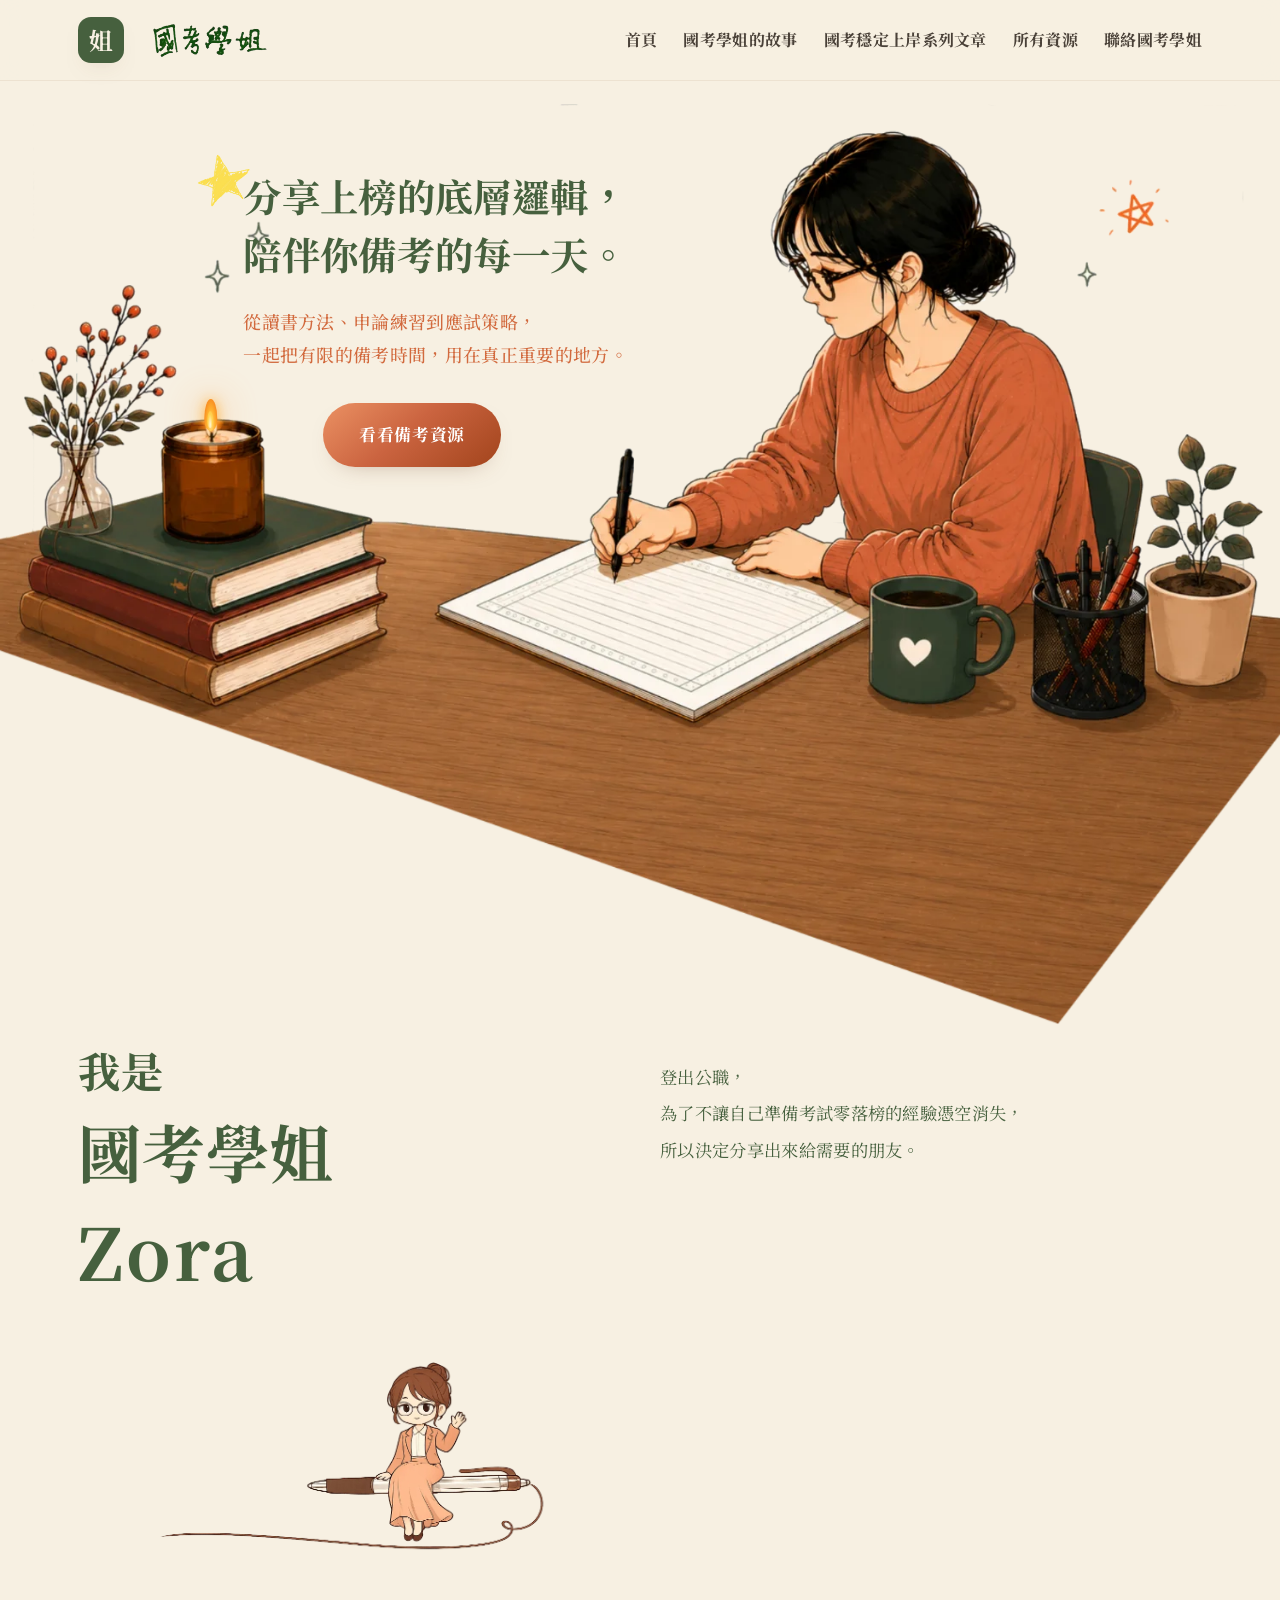
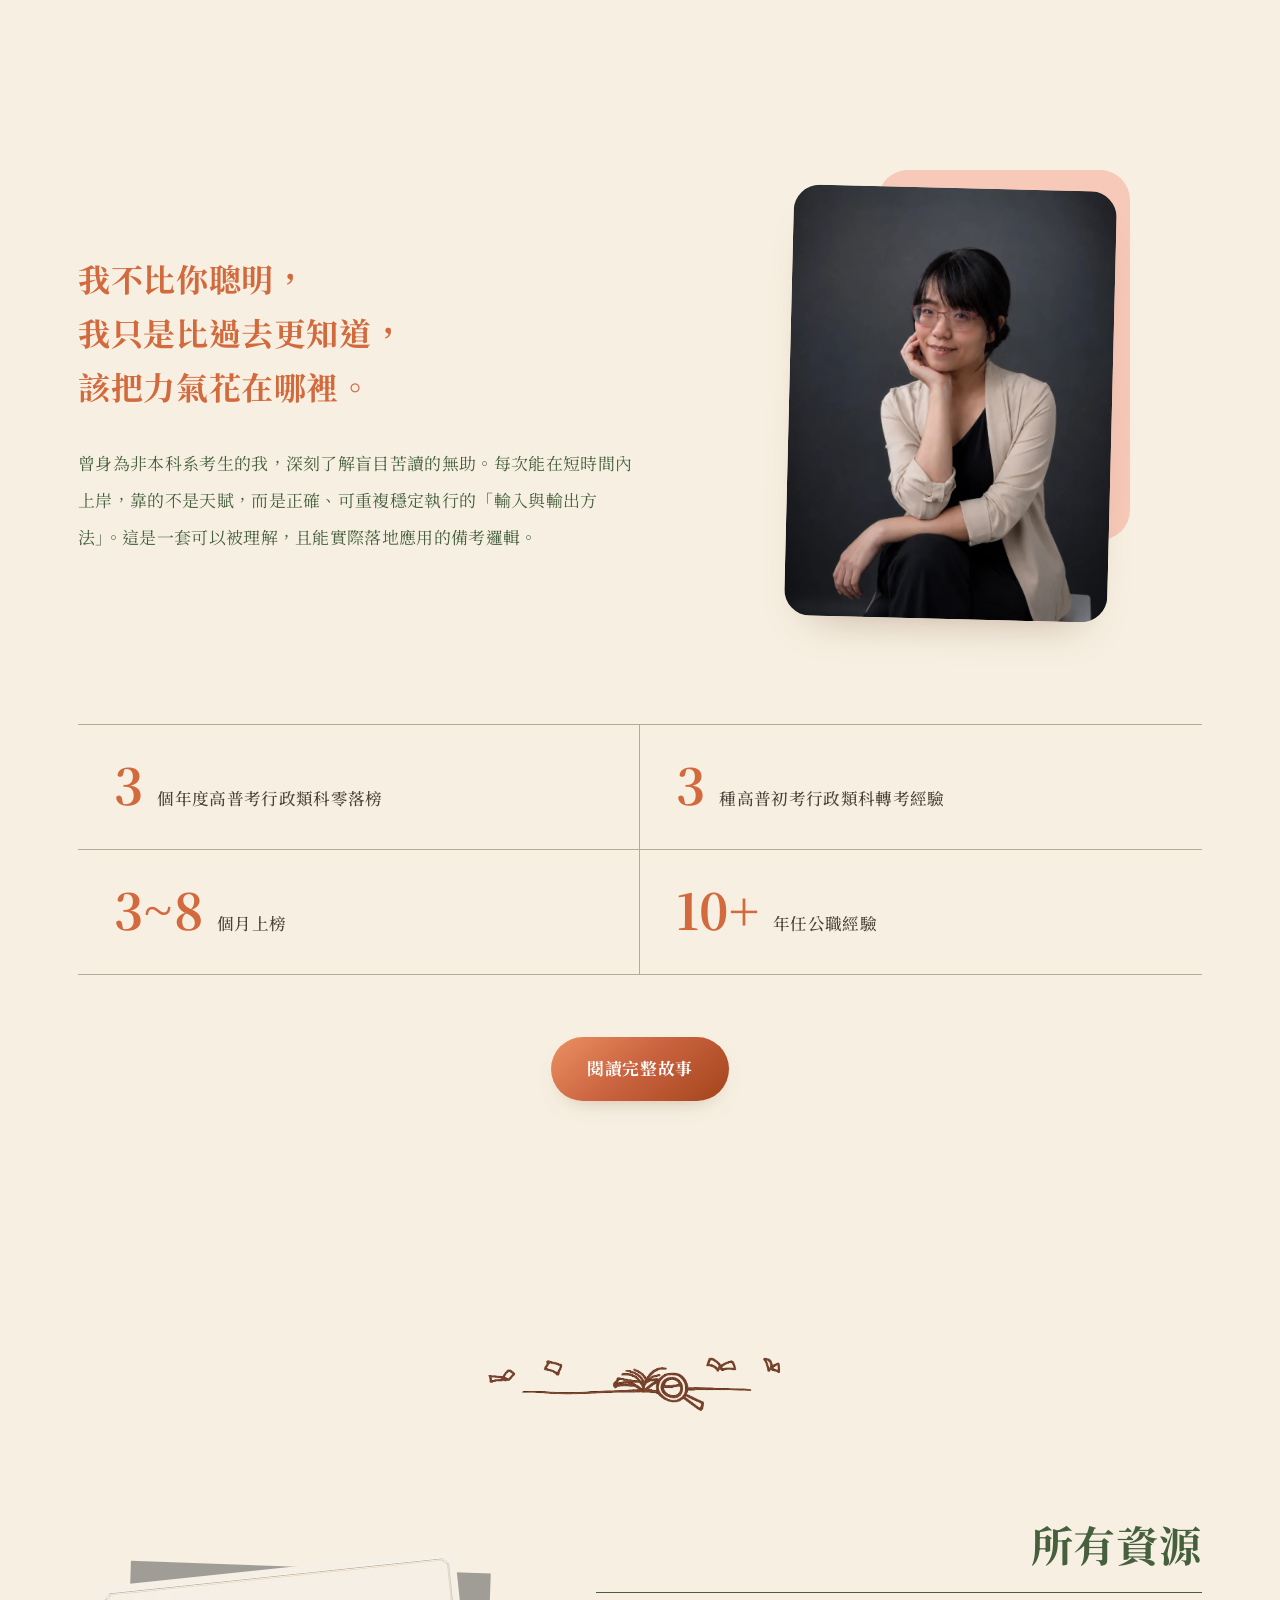
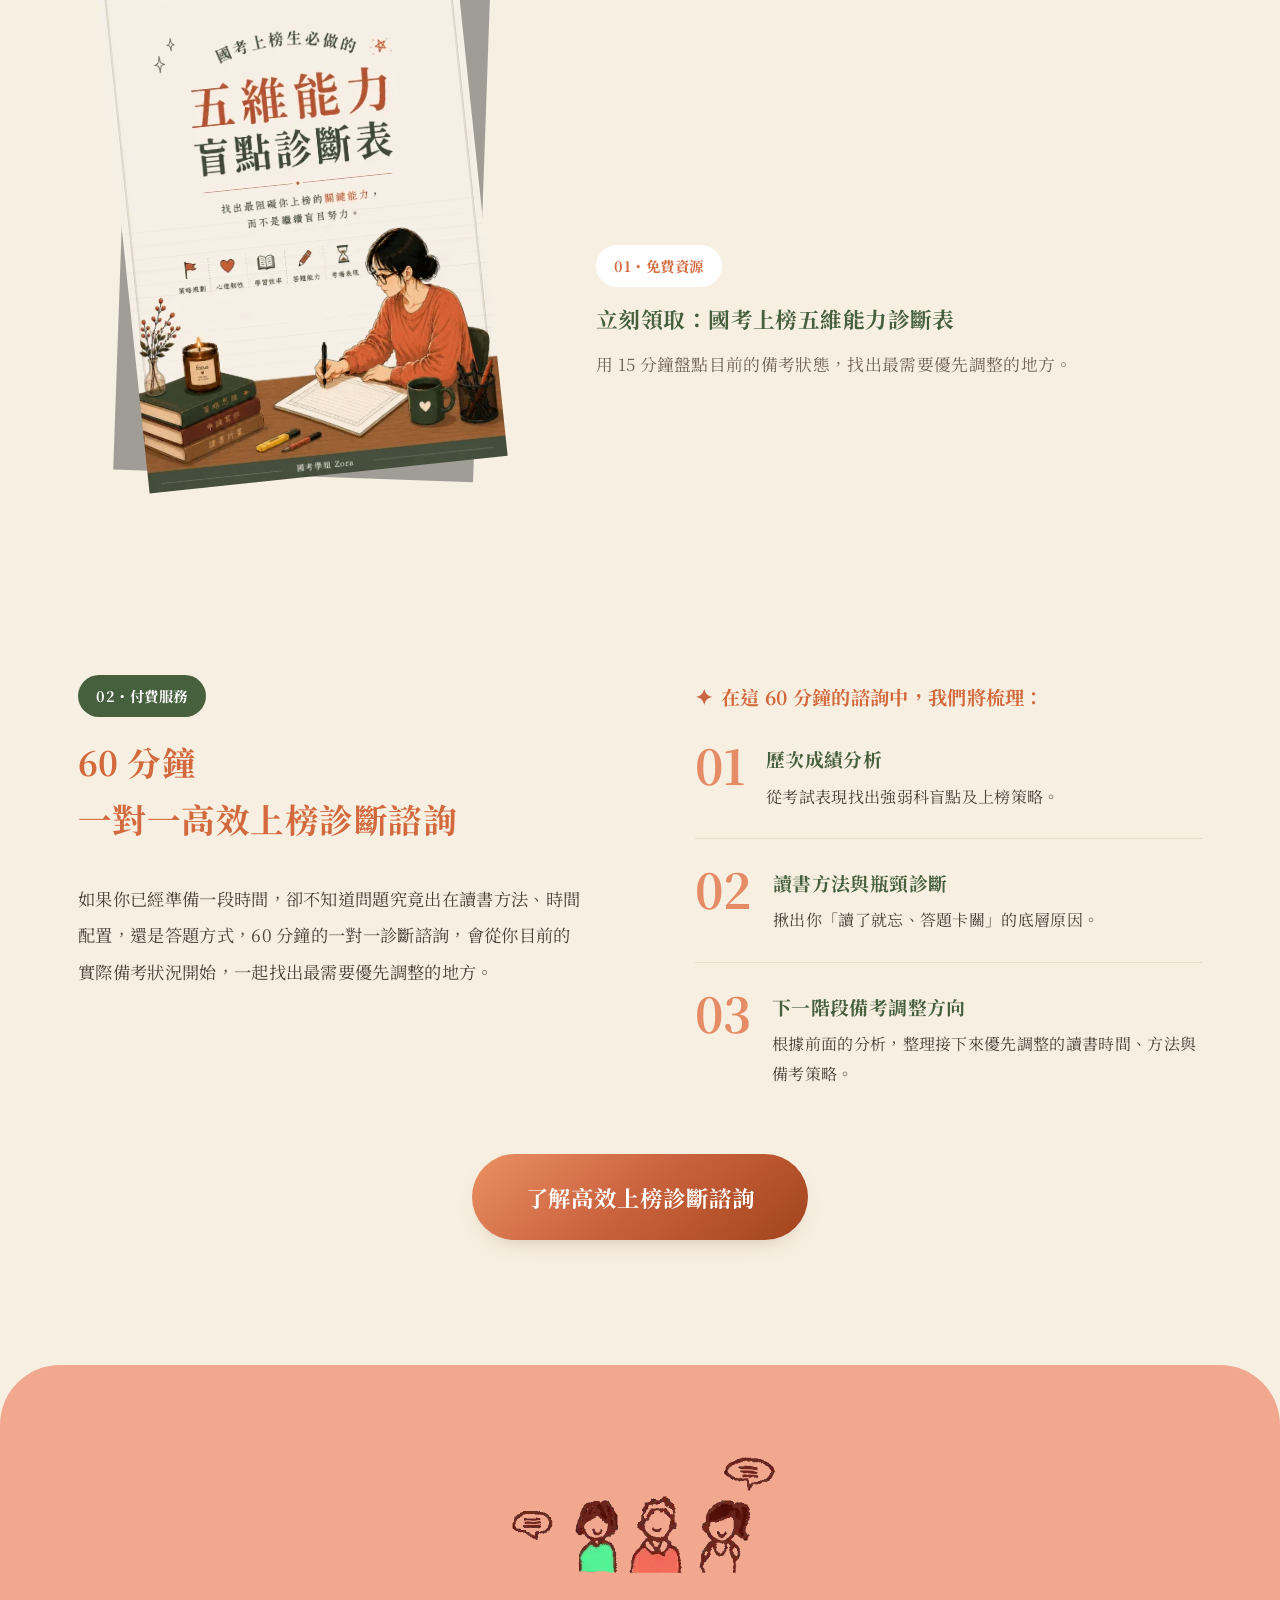
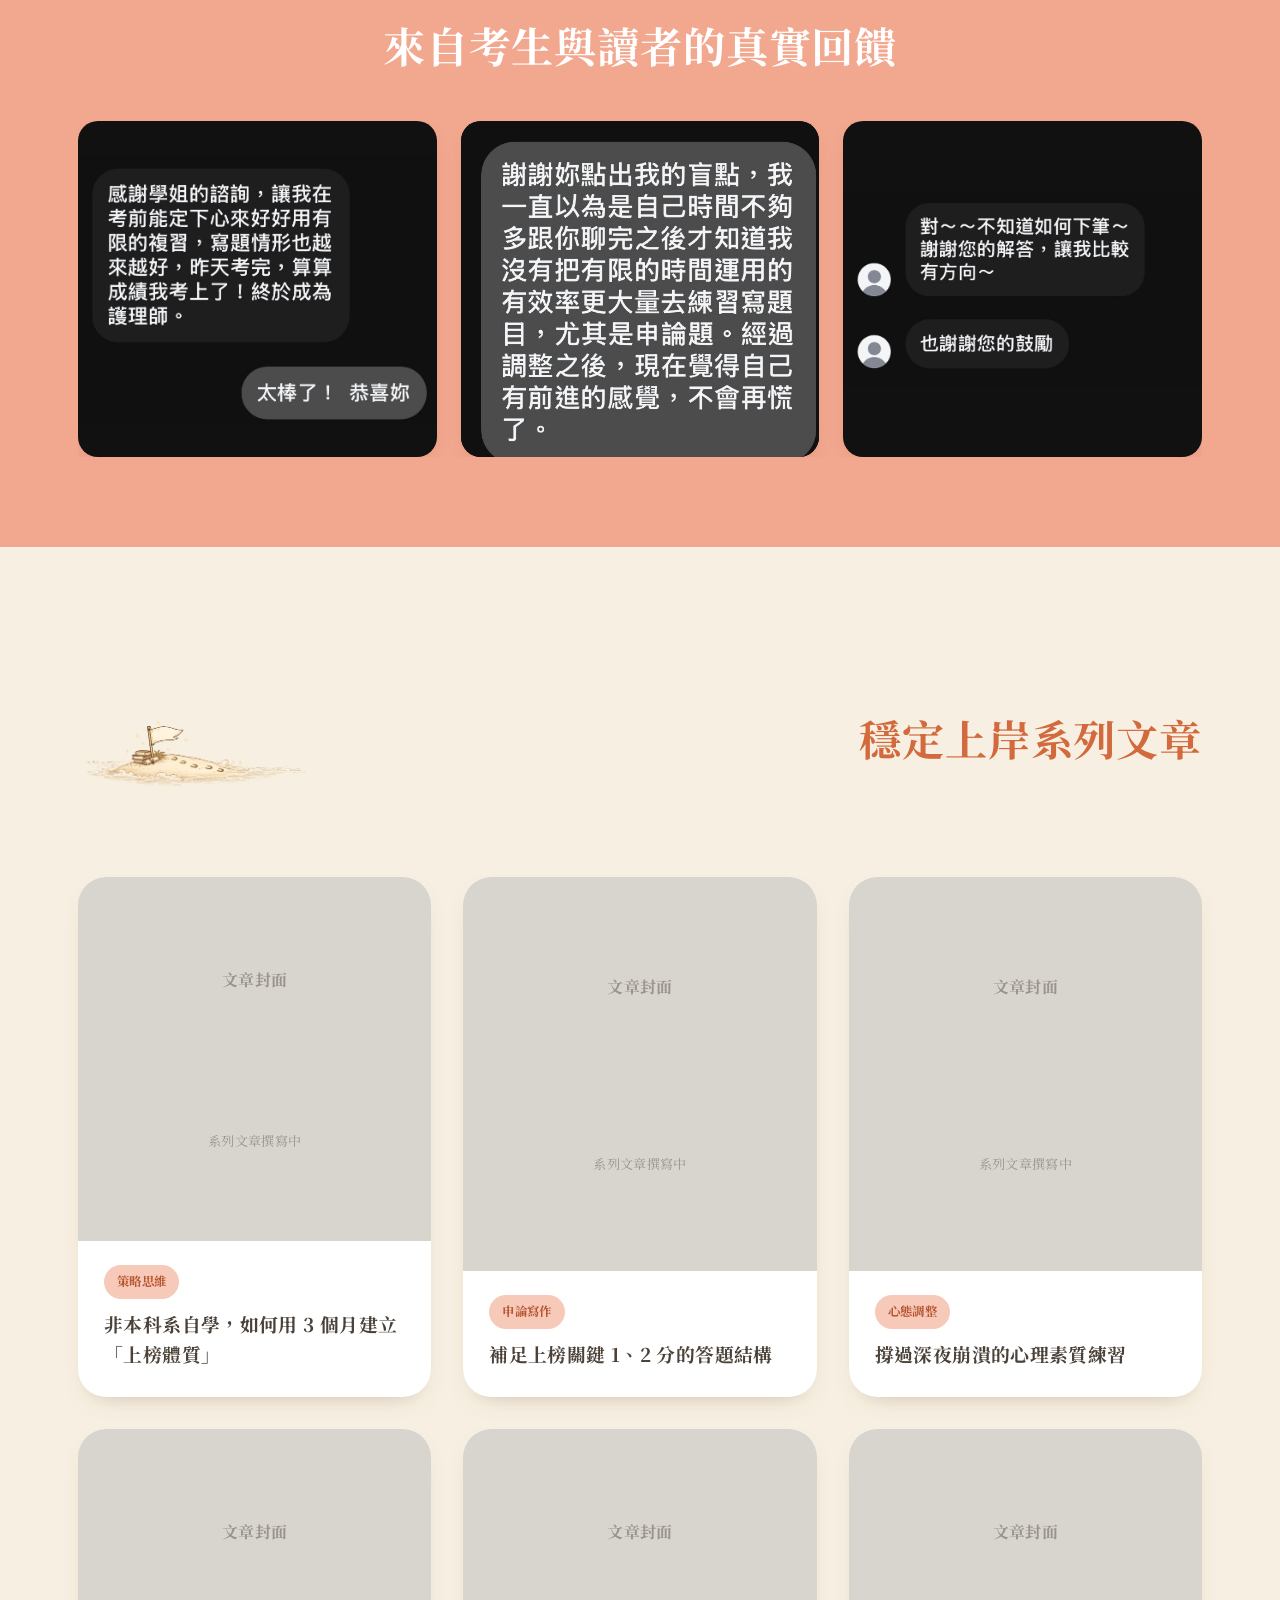
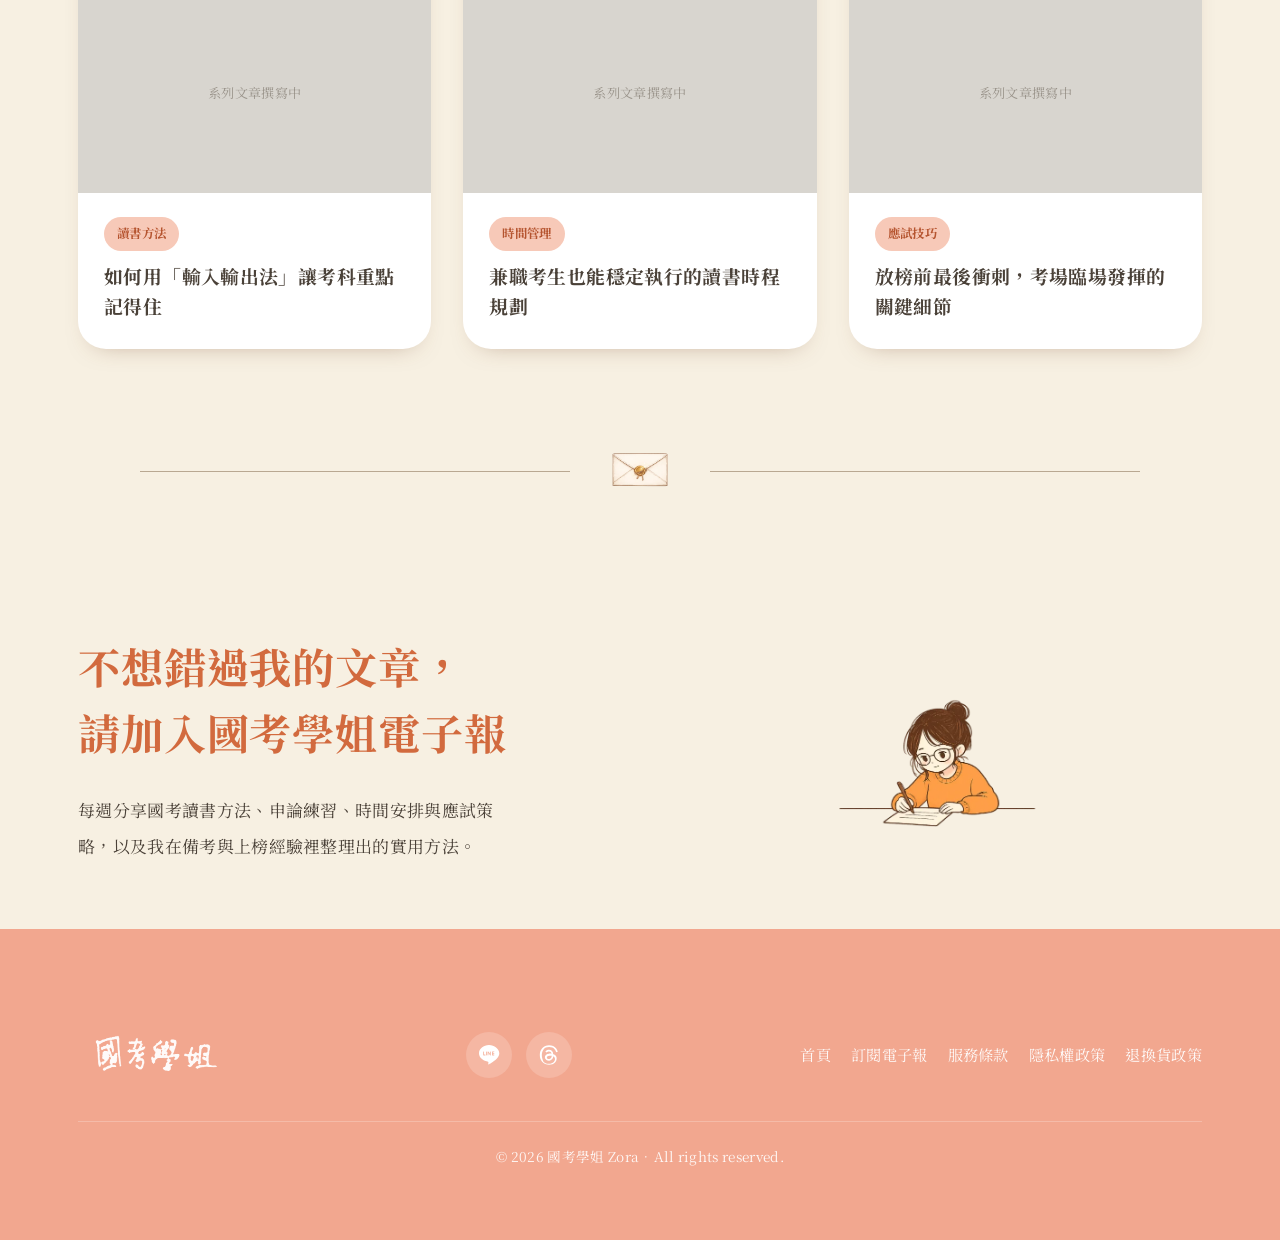
==== commit f44966e4: "Add files via upload" ====
--- a/index.html
+++ b/index.html
@@ -1,6 +1,16 @@
 <!DOCTYPE html>
 <html lang="zh-Hant">
 <head>
+<!-- Google tag (gtag.js) -->
+<script async src="https://www.googletagmanager.com/gtag/js?id=G-XJJT1EJWCG"></script>
+<script>
+  window.dataLayer = window.dataLayer || [];
+  function gtag(){dataLayer.push(arguments);}
+  gtag('js', new Date());
+
+  gtag('config', 'G-XJJT1EJWCG');
+</script>
+
 <meta charset="UTF-8">
 <meta name="viewport" content="width=device-width, initial-scale=1.0">
 <title>國考學姐｜高普考、地方特考、國家考試備考方法與上榜策略</title>
@@ -97,8 +107,8 @@
   <div class="hero__inner">
     <div class="hero__copy">
       <h1 class="hero__h1"><span class="hero__l1"><img class="hero__star" src="assets/star.png" alt="" aria-hidden="true">分享上榜的<br class="mobonly">底層邏輯，</span><br>陪伴你備考的每一天。</h1>
-      <p class="hero__sub">掌握快速上榜者都在用的備考技巧，<br>才是快速上岸的核心關鍵。</p>
-      <a class="btn hero__btn" href="#resources">所有資源</a>
+      <p class="hero__sub">從讀書方法、申論練習到應試策略，<br>一起把有限的備考時間，用在真正重要的地方。</p>
+      <a class="btn hero__btn" href="#resources">看看備考資源</a>
     </div>
   </div>
 </section>
@@ -114,8 +124,8 @@
 
     <div class="about__body">
       <div class="reveal">
-        <h3 class="about__quote">我不比你聰明，<br>我只是掌握了上榜的底層邏輯。</h3>
-        <p class="about__copy">曾身為非本科系考生的我，深刻了解盲目苦讀的無助。每次能幸運在短時間內上岸，靠的不是天賦，而是正確、可重複穩定執行的「輸入與輸出方法」。這是一套可以被理解，且能實際落地應用的備考邏輯。</p>
+        <h3 class="about__quote">我不比你聰明，<br>我只是比過去更知道，<br>該把力氣花在哪裡。</h3>
+        <p class="about__copy">曾身為非本科系考生的我，深刻了解盲目苦讀的無助。每次能在短時間內上岸，靠的不是天賦，而是正確、可重複穩定執行的「輸入與輸出方法」。這是一套可以被理解，且能實際落地應用的備考邏輯。</p>
       </div>
       <figure class="about__photo reveal d2"><img src="assets/zora-photo.webp" alt="國考學姐 Zora 的個人照"></figure>
     </div>
@@ -128,7 +138,6 @@
     </div>
 
     <div class="about-page__teaser reveal">
-      <p>我不比你聰明，我只是掌握了上榜的底層邏輯——曾是非本科系考生，靠著正確、可重複執行的方法多次短期上榜。</p>
       <a class="btn" href="about.html" style="margin-top:22px;display:inline-block;">閱讀完整故事</a>
     </div>
   </div>
@@ -151,7 +160,7 @@
     <div class="leadmag__copy reveal d1">
       <span class="leadmag__eyebrow">01・免費資源</span>
       <h2 class="leadmag__title">立刻領取：國考上榜五維能力診斷表</h2>
-      <p class="leadmag__lead">用 15 分鐘，快速自我診斷你與上榜之間的距離。</p>
+      <p class="leadmag__lead">用 15 分鐘盤點目前的備考狀態，找出最需要優先調整的地方。</p>
       <div class="leadmag__form">
         <script async data-uid="82d571e713" src="https://zora-7.kit.com/82d571e713/index.js"></script>
       </div>
@@ -168,8 +177,7 @@
         <h2 class="free__title">
           <span class="free__hl">60 分鐘<br>一對一高效上榜診斷諮詢</span>
         </h2>
-        <p>為了幫真正想上岸的考生精準止損，學姐特別釋出限量的一對一線上 60 分鐘高效上榜診斷諮詢。</p>
-        <p>這一場私密的、針對你當下瓶頸的實戰健檢。<b>短短 60 分鐘，我會直接為你點破盲點，帶走切實有用的破局提點。</b></p>
+        <p>如果你已經準備一段時間，卻不知道問題究竟出在讀書方法、時間配置，還是答題方式，60 分鐘的一對一診斷諮詢，會從你目前的實際備考狀況開始，一起找出最需要優先調整的地方。</p>
       </div>
       <div class="free__plan reveal d2">
         <p class="free__lead"><span class="free__spark">✦</span>在這 60 分鐘的諮詢中，我們將梳理：</p>
@@ -184,7 +192,7 @@
           </li>
           <li class="citem">
             <span class="citem__no">03</span>
-            <div class="citem__b"><h4>量身打造的初步改善藍圖</h4><p>讓你在諮詢後，立刻知道當下該如何調整讀書時間與備考策略。</p></div>
+            <div class="citem__b"><h4>下一階段備考調整方向</h4><p>根據前面的分析，整理接下來優先調整的讀書時間、方法與備考策略。</p></div>
           </li>
         </ol>
       </div>
@@ -201,7 +209,7 @@
 <section class="feedback" id="feedback">
   <div class="wrap">
     <img class="feedback__people" src="assets/feedback-people.webp" alt="學員與讀者插畫頭像群">
-    <h2 class="feedback__title reveal">看看諮詢學員及一部分讀者給我的回饋</h2>
+    <h2 class="feedback__title reveal">來自考生與讀者的真實回饋</h2>
     <div class="feedback__carousel">
       <button class="feedback__arrow feedback__arrow--l" aria-label="上一則" onclick="window.__fbStep(-1)">‹</button>
       <div class="feedback__track" id="feedbackTrack">
@@ -261,7 +269,7 @@
     <div class="news__top reveal">
       <div class="news__copy">
         <h2 class="news__title">不想錯過我的文章，<br>請加入國考學姐電子報</h2>
-        <p>每週提供準備國家考試相關的讀書方法、心理素質培養、考試技巧等乾貨內容，歡迎準備國家考試的你追起來。</p>
+        <p>每週分享國考讀書方法、申論練習、時間安排與應試策略，以及我在備考與上榜經驗裡整理出的實用方法。</p>
         <div class="news__form">
           <script async data-uid="093bfd6fff" src="https://zora-7.kit.com/093bfd6fff/index.js"></script>
         </div>
@@ -302,6 +310,7 @@
   </div>
 </template>
 <script>
+document.documentElement.classList.add('js');
 var burger=document.getElementById('burger'), links=document.getElementById('links');
 burger.addEventListener('click',function(){links.classList.toggle('open'); burger.classList.toggle('on');});
 links.querySelectorAll('a').forEach(function(a){a.addEventListener('click',function(){links.classList.remove('open'); burger.classList.remove('on');});});
--- a/assets/home.css
+++ b/assets/home.css
@@ -61,7 +61,8 @@
   background:var(--bg); color:var(--fg); box-shadow:var(--sh-sm);
   transition:transform .25s cubic-bezier(.2,.8,.2,1), box-shadow .25s, background .25s;
 }
-.btn:hover{ transform:translateY(-3px); box-shadow:var(--sh-md); background:linear-gradient(140deg, #D9764F 0%, var(--coral-deep) 80%); }
+.btn:hover{ transform:translateY(-3px) scale(1.06); animation-play-state:paused; box-shadow:var(--sh-md); background:linear-gradient(140deg, #D9764F 0%, var(--coral-deep) 80%); }
+.btn{ animation:ctaPulse 1.7s ease-in-out infinite; }
 .btn .arr{ transition:transform .25s; }
 .btn:hover .arr{ transform:translateX(4px); }
 .btn--lg{ padding:22px 54px; font-size:1.4rem; border-radius:999px; }
@@ -74,8 +75,9 @@
 .floatbtn:hover{ animation-play-state:paused; }
 @keyframes slowFloat{ 0%,100%{ transform:translateY(0); } 50%{ transform:translateY(-12px); } }
 
-/* reveal */
-.reveal{ opacity:0; transform:translateY(26px); transition:opacity .8s ease, transform .8s cubic-bezier(.2,.8,.2,1); }
+/* reveal (progressive enhancement: only hidden once JS confirms it can reveal) */
+.reveal{ opacity:1; transform:none; }
+.js .reveal{ opacity:0; transform:translateY(26px); transition:opacity .8s ease, transform .8s cubic-bezier(.2,.8,.2,1); }
 .reveal.in{ opacity:1; transform:none; }
 .reveal.d1{ transition-delay:.08s;} .reveal.d2{ transition-delay:.16s;}
 .reveal.d3{ transition-delay:.24s;} .reveal.d4{ transition-delay:.32s;}
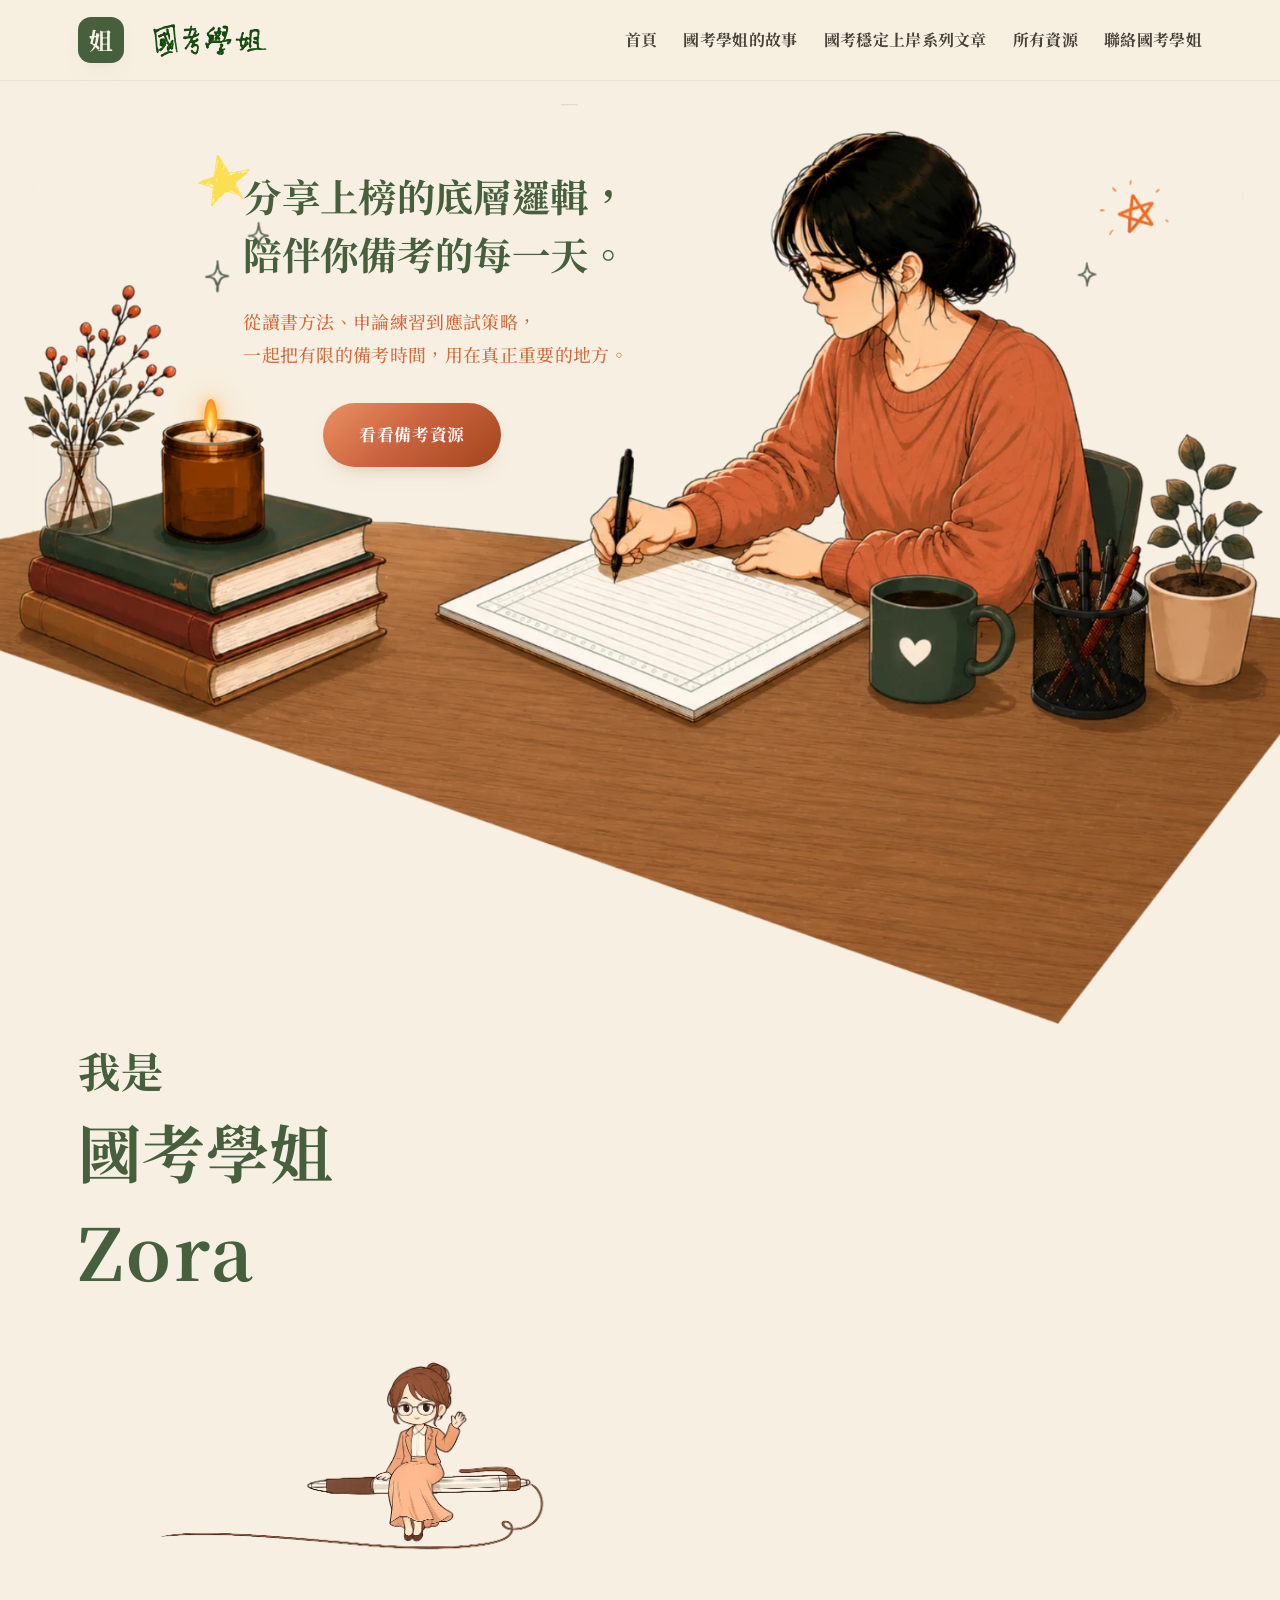
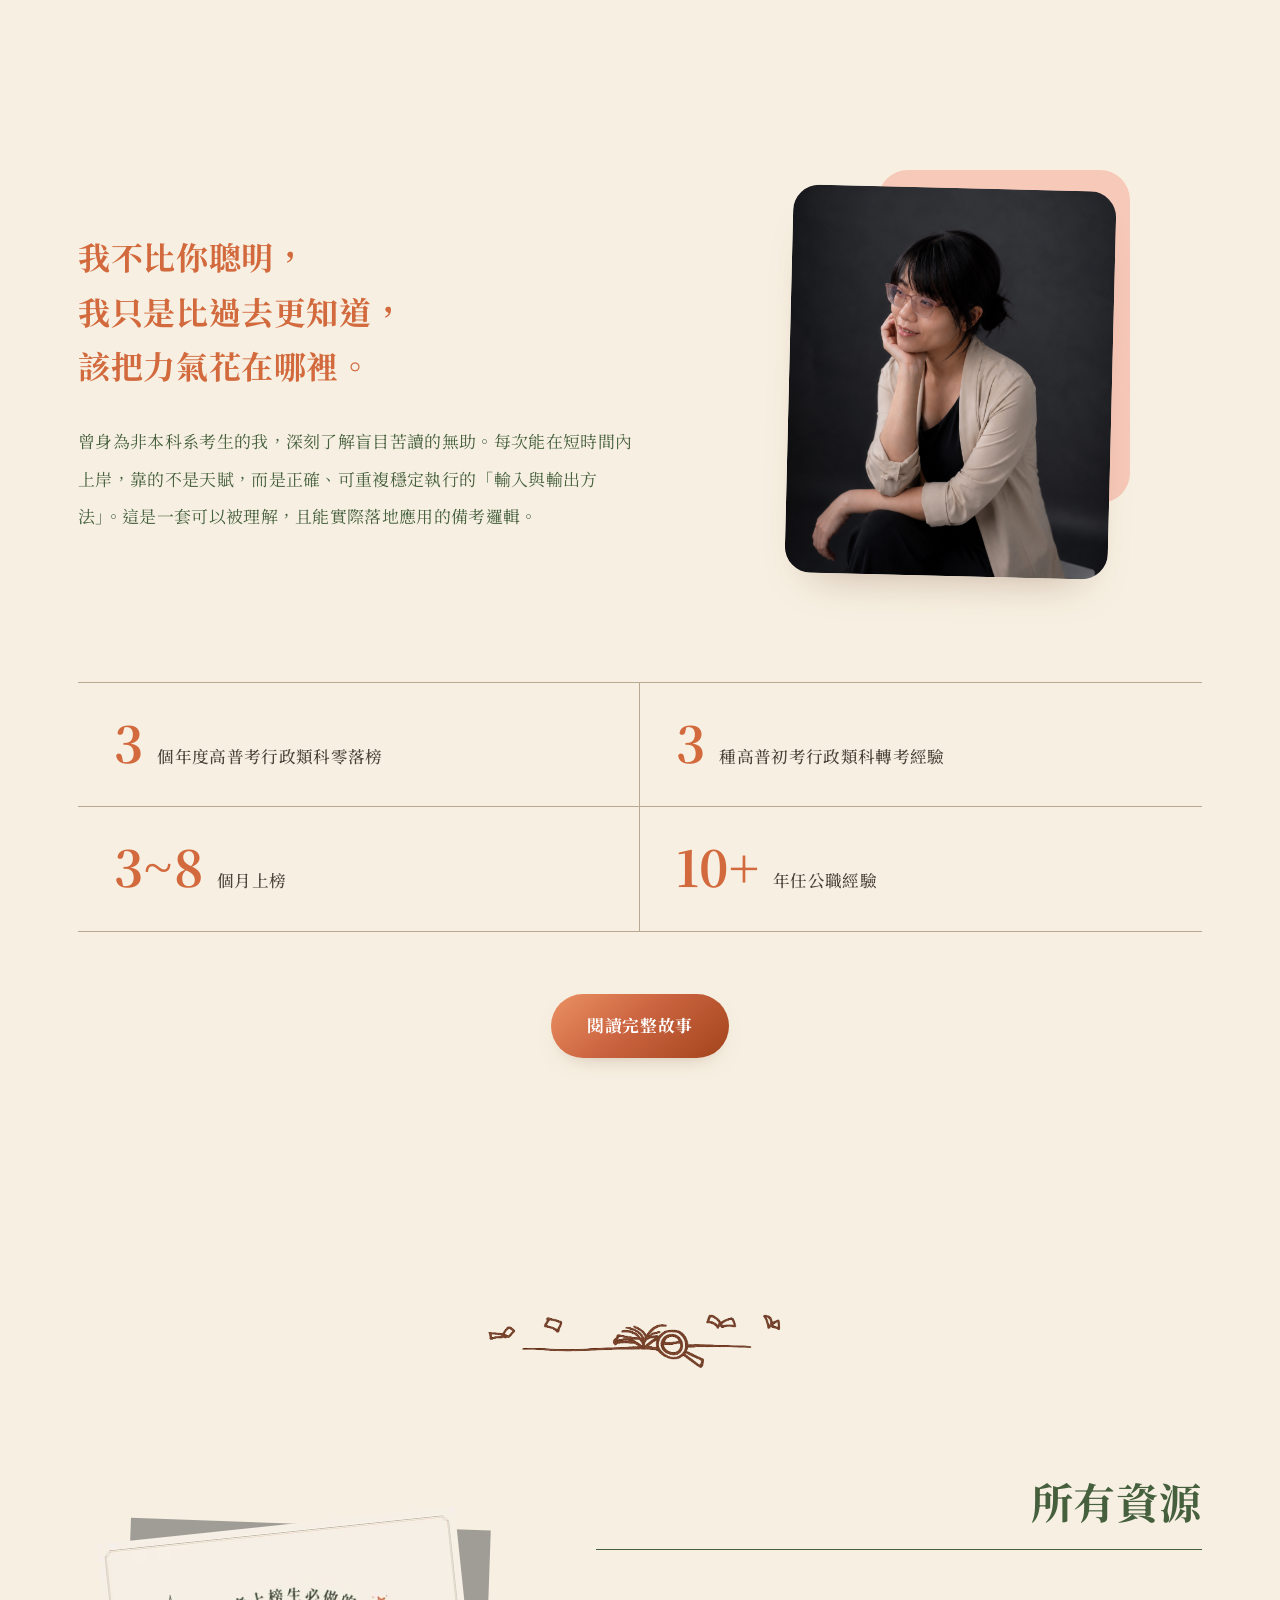
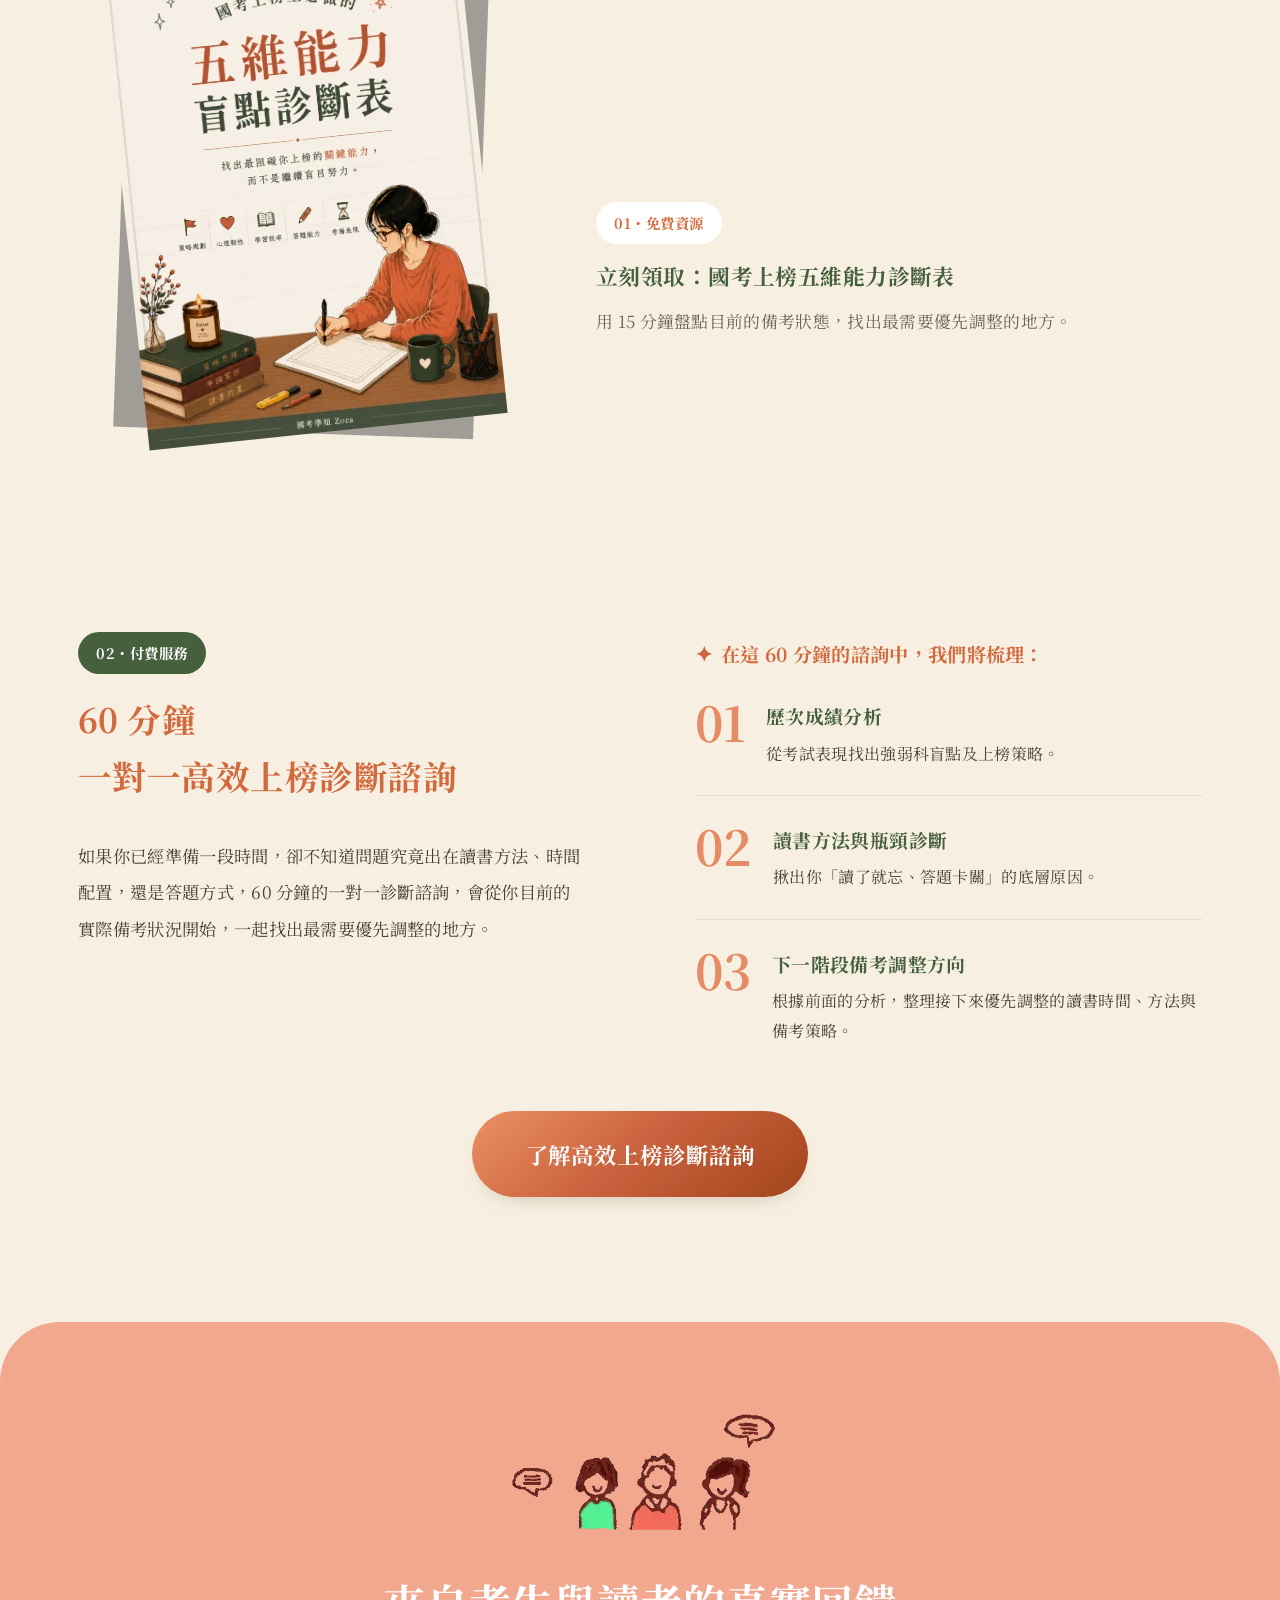
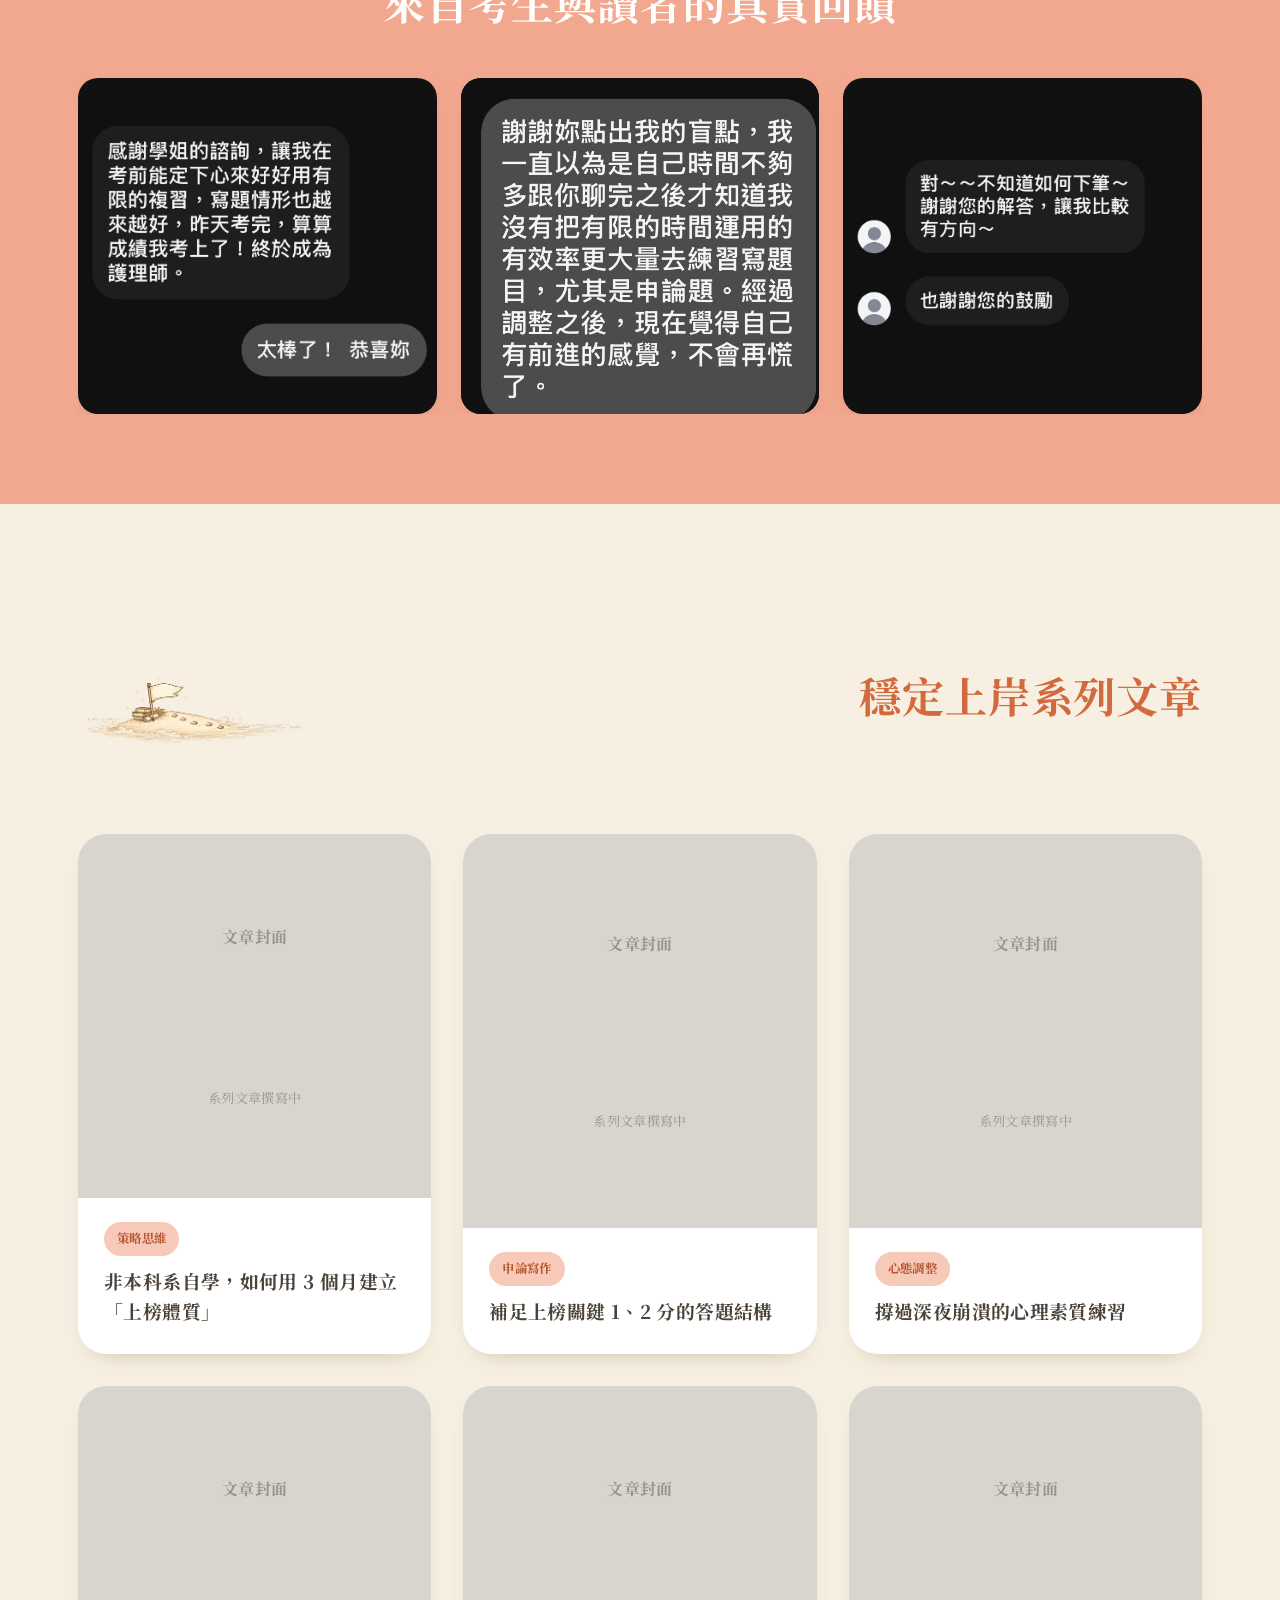
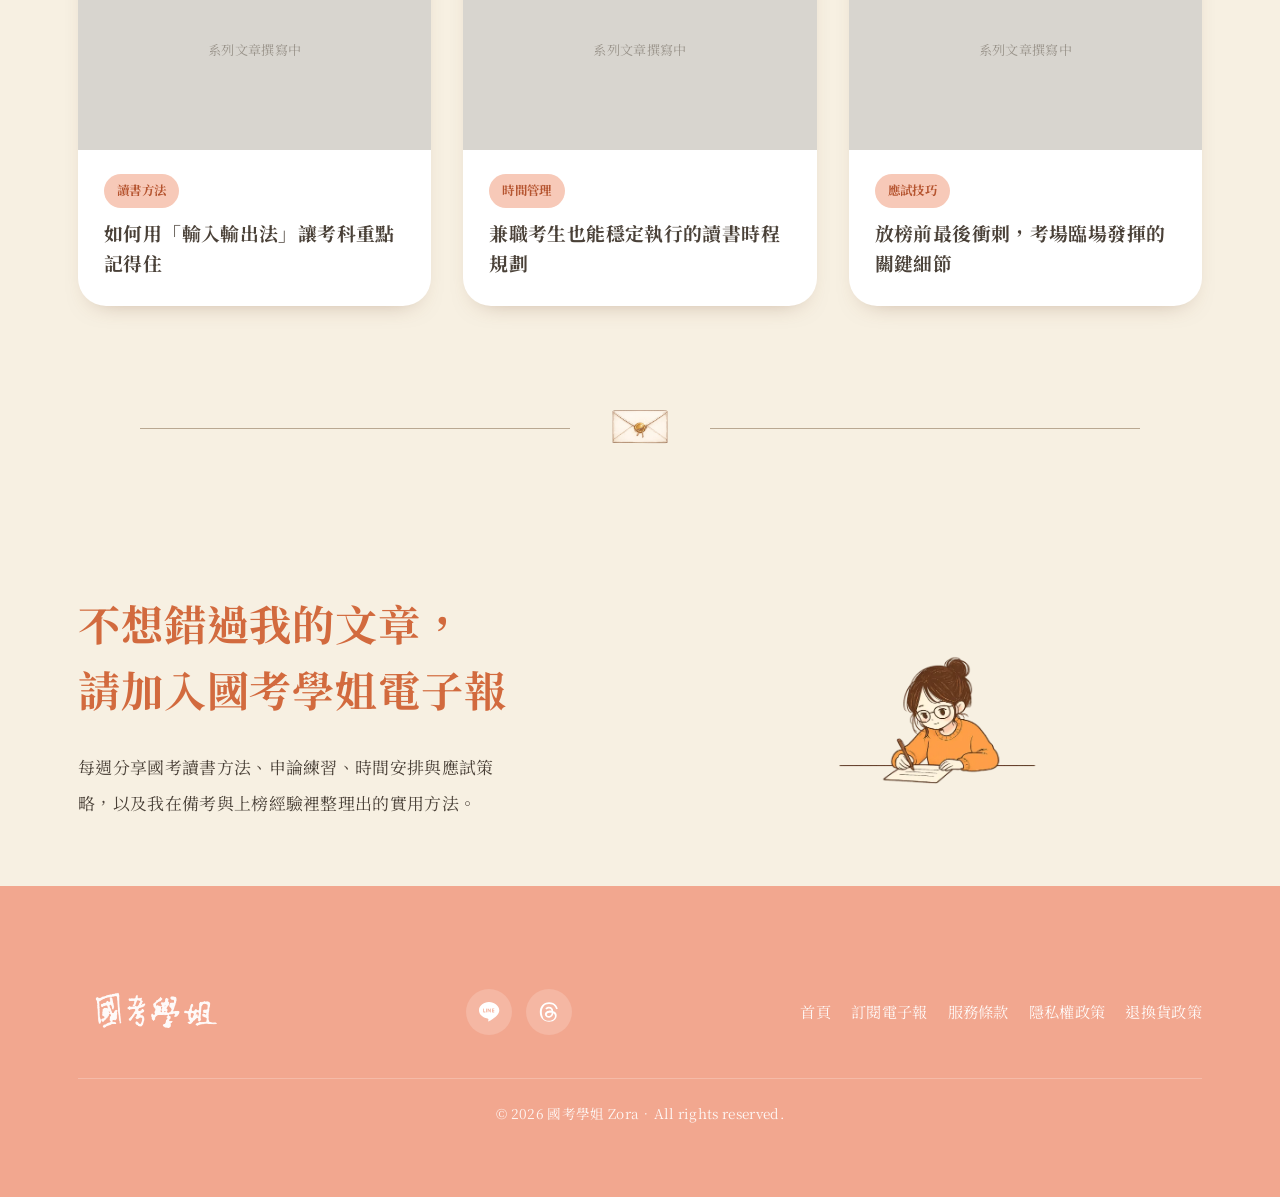
==== commit e0c8a2fc: "Add files via upload" ====
--- a/index.html
+++ b/index.html
@@ -118,7 +118,6 @@
   <div class="wrap">
     <div class="about__intro reveal">
       <h2 class="about__title">我是<span class="lg">國考學姐</span><span class="serif">Zora</span></h2>
-      <p>登出公職，<br>為了不讓自己準備考試零落榜的經驗憑空消失，<br>所以決定分享出來給需要的朋友。</p>
     </div>
     <img class="about__pen reveal" src="assets/zora-pen.webp" alt="國考學姐 Zora 坐在筆上揮手">
 
@@ -408,7 +407,7 @@
   var grid = document.getElementById('guide-grid');
   if(!grid) return;
   var query = '*[_type=="post" && !(_id in path("drafts.**"))]'
-            + '|order(featured desc, coalesce(publishedAt,_createdAt) desc)[0...6]'
+            + '|order(coalesce(publishedAt,_createdAt) desc)[0...6]'
             + '{title,"slug":slug.current,"id":_id,"cover":mainImage.asset->url,'
             + '"tag":coalesce(category, categories[0]->title)}';
   var url = 'https://' + SANITY.projectId + '.apicdn.sanity.io/v' + SANITY.apiVersion
